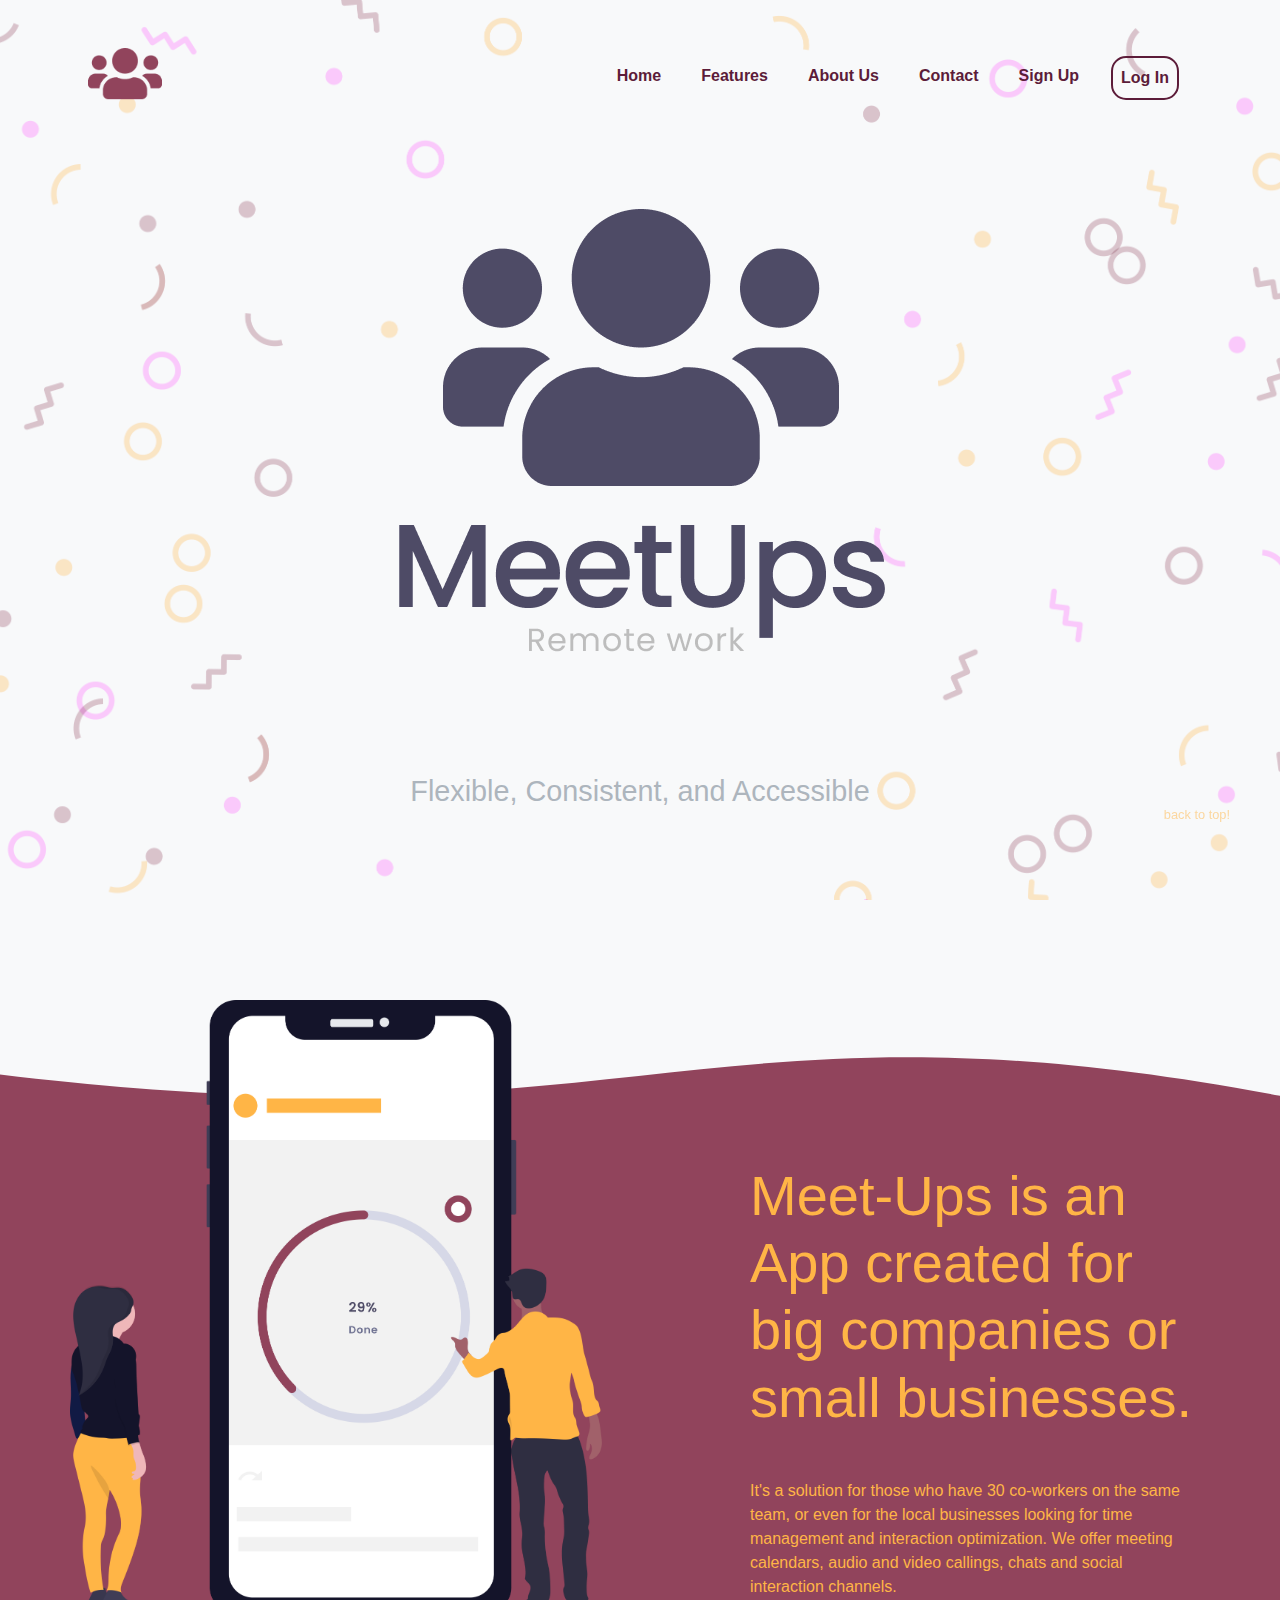
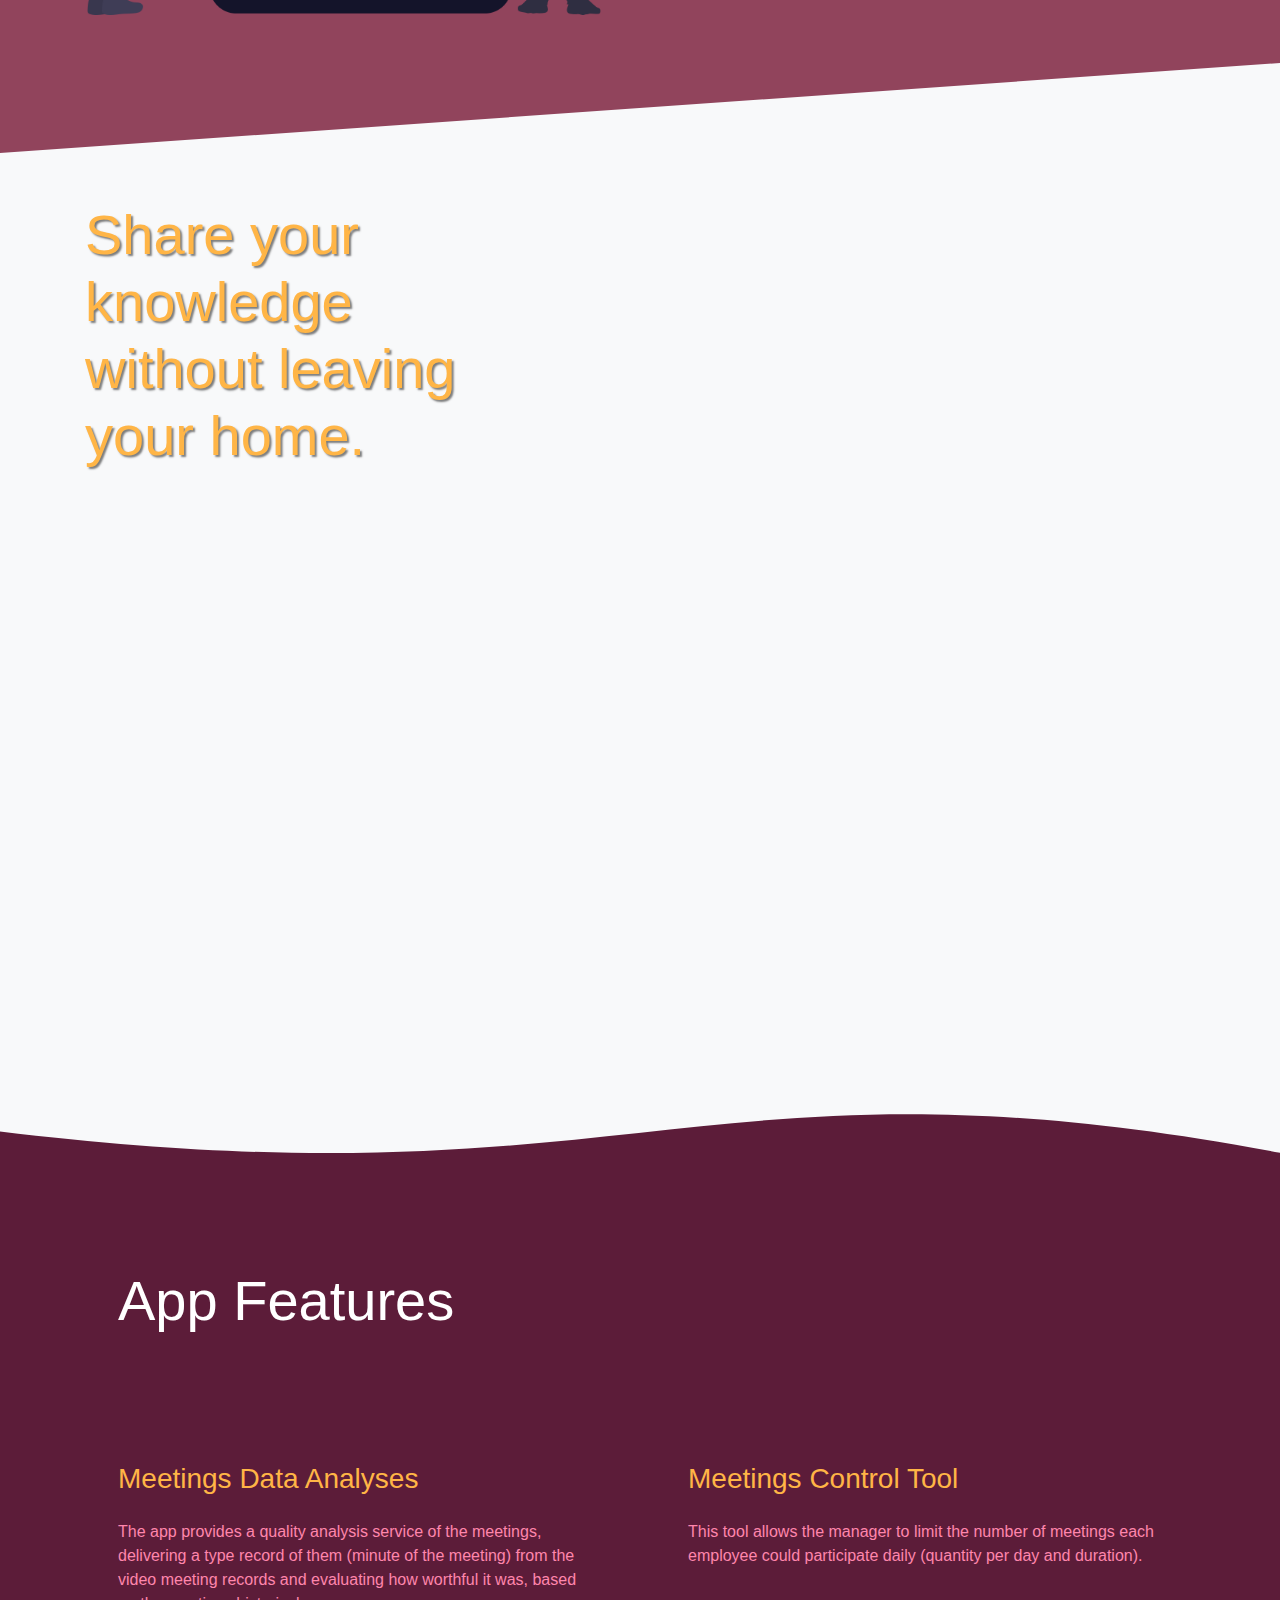
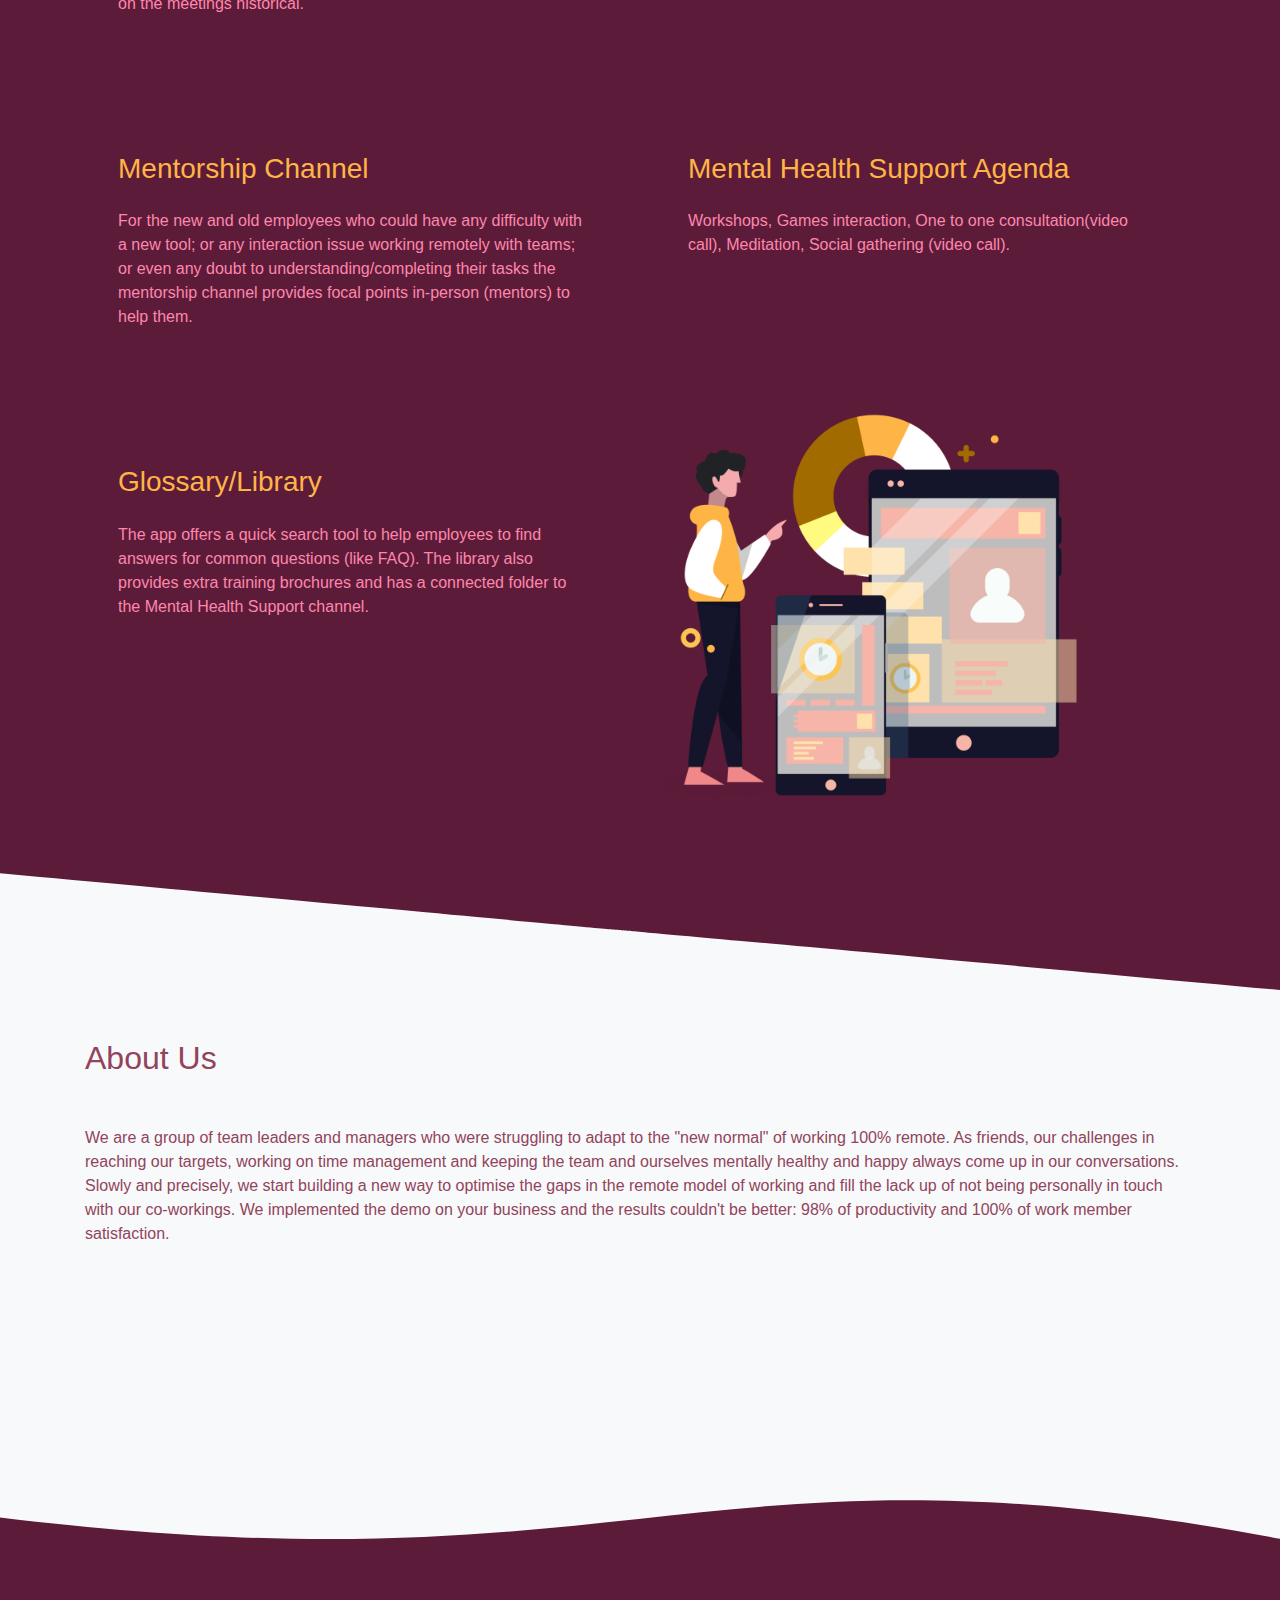
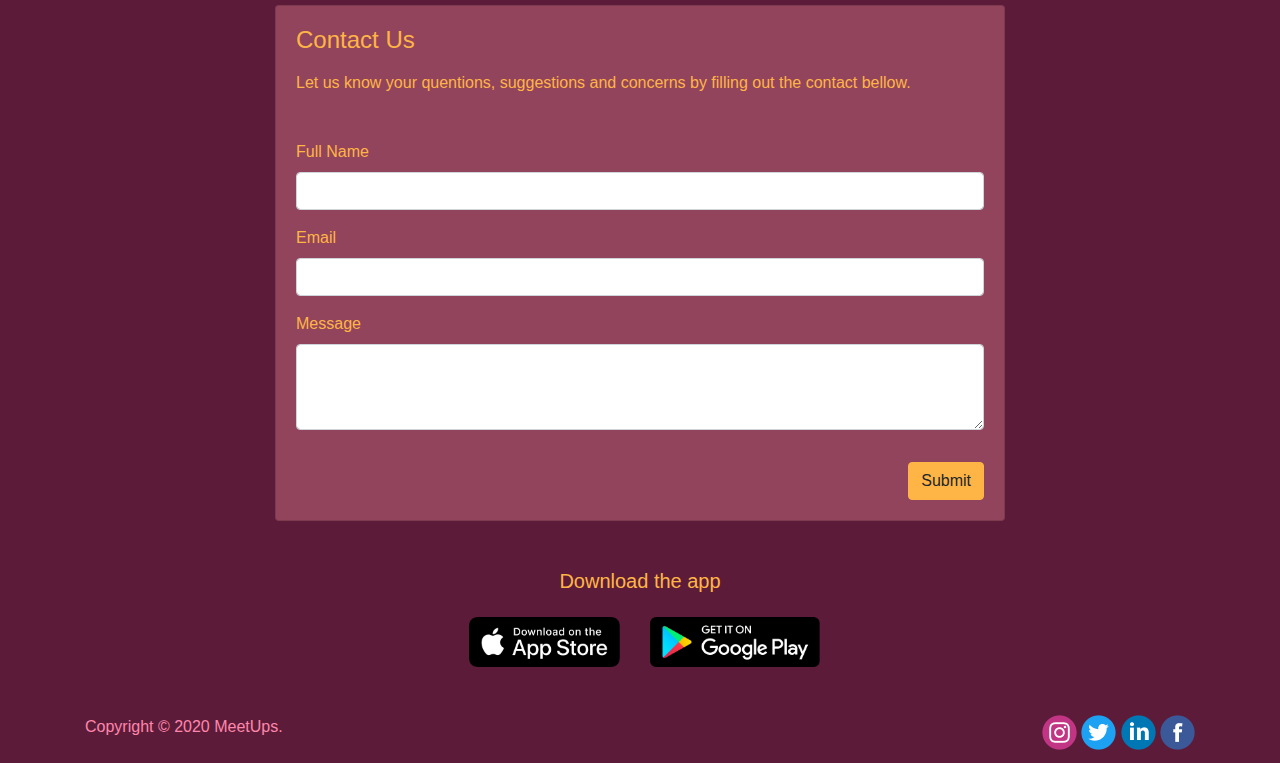
==== pages/index.html @ 996c0e4e "meetupsPages" ====
<!DOCTYPE html>
<html lang="en">
<head>
    <meta charset="UTF-8">
    <meta name="description" content="Meet-Ups is an App created for big companies or small businesses.">
    <meta name="keywords" content="Meet, Remote Work, Remote Job, Work Performance">
    <meta name="author" content="MeetUps">
    <meta name="viewport" content="width=device-width, initial-scale=1.0">
    <title>MeetUps</title>
<link href="style.css" rel="stylesheet"></head>
<body class="bg-light">
    
    <div class="backTop" id="backTop">
        <a href="#">
            <div class="d-flex flex-column align-items-center">
                <i class="fas fa-chevron-circle-up mb-2"></i>
                <p>back to top!</p>
            </div>
        </a>
    </div>
    
    <div class="bg-main homePage">
        <div class="container pt-5 pb-5">
            <header class="d-flex flex-column">
                <div class="d-flex justify-content-between mb-5" >
                    <span><img width="80" src="mini-logo.png" alt="Meet Ups Logo"></span>
                    <nav class="navbar navbar-expand-lg navbar-light" >
                        <button class="navbar-toggler" type="button" data-toggle="collapse" data-target="#navbarNav" aria-controls="navbarNav" aria-expanded="false" aria-label="Toggle navigation">
                          <span class="navbar-toggler-icon"></span>
                        </button>
                        <div class="collapse navbar-collapse" id="navbarNav">
                          <ul class="navbar-nav">
                            <li class="nav-item mr-4">
                              <a class="nav-link text-primDark font-weight-bold" href="#">Home <span class="sr-only">(current)</span></a>
                            </li>
                            <li class="nav-item mr-4">
                              <a class="nav-link text-primDark font-weight-bold" href="#features">Features</a>
                            </li>
                            <li class="nav-item mr-4">
                              <a class="nav-link text-primDark font-weight-bold" href="#aboutUs">About Us</a>
                            </li>
                            <li class="nav-item mr-4">
                              <a class="nav-link text-primDark font-weight-bold" href="#contact">Contact</a>
                            </li>
                            <li class="nav-item mr-4">
                              <a class="nav-link text-primDark font-weight-bold" href="signup.html">Sign Up</a>
                            </li>
                            <li class="nav-item">
                              <a class="nav-link text-primDark font-weight-bold active" href="login.html">Log In</a>
                            </li>
                          </ul>
                        </div>
                      </nav>
                </div>
                <div class="center-logo d-flex flex-column align-items-center">
                    <img src="logo.png" alt="MeetUps Remote Work">
                    <span class="mt-5">Flexible, Consistent, and Accessible</span>
                </div>
            </header>
        </div>
        <svg width="100%" height="118" viewBox="0 0 500 150" preserveAspectRatio="none" >
            <path d="M-1.41,99.17 C250.27,199.83 273.98,-14.30 503.10,128.78 L500.00,150.00 L0.00,150.00 Z" class="svgPrimaryColor"></path>
        </svg>
    </div>
    <div>

        <section class=" section-1 pt-5 pb-5" id="teste">
            <div class="container">
                <div class="row">
                    <div class="col-md-7 d-none d-md-inline-block">
                        <img width="80%" src="device-section-1.png" alt="">
                    </div>
                    <div class="col-md-7 d-md-none mb-4">
                        <img width="30%" src="device-section-1.png" alt="">
                    </div>
                    <div class="col-md-5">
                        <h1 class="text-secondary display-4 mb-5">Meet-Ups is an App created for big companies or small businesses.</h1>
                        <p class="text-secondary">It's a solution for those who have 30 co-workers on the same team, or even for the local businesses looking for time management and interaction optimization.
                        We offer meeting calendars, audio and video callings, chats and social interaction channels.</p>
                    </div>
                </div>
            </div>
        </section>


        <section class="section-2">

            <svg width="100%" height="90" viewBox="0 0 1200 216" fill="none" preserveAspectRatio="none">
                <path fill-rule="evenodd" clip-rule="evenodd" d="M0 216L1200 0V0H0V216Z" class="svgPrimaryColor"/>
            </svg>
                
                
                
            <div class="container">
                <div class="row">
                    <div class="col-md-5">
                        <h2 class="text-secondary display-4 mt-5 mb-5">Share your knowledge without leaving your home.</h2>
                    </div>
                    <div class="col-md-7 d-md-none">
                        
                    </div>
                </div>
            </div>
            
            <svg width="100%" height="118" viewBox="0 0 500 150" preserveAspectRatio="none" >
                <path d="M-1.41,99.17 C250.27,199.83 273.98,-14.30 503.10,128.78 L500.00,150.00 L0.00,150.00 Z" class="svgPrimaryDarkColor"></path>
            </svg>

        </section>

        <section class="section-3 pt-5 pb-5" id="features">
            <div class="container">
                <div class="row">
                    <div class="col p-5">
                        <h2 class=" text-white display-4">App Features</h2>
                    </div>
                </div>
                <div class="row">
                    <div class="col-md-6 p-5 text-secondary">
                        <i class="fas fa-chart-line icon"></i>
                        <h3 class="mt-4 mb-4">Meetings Data Analyses</h3>
                        <p>The app provides a quality analysis service of the meetings, delivering a type record of them (minute of the meeting) from the video meeting records and evaluating how worthful it was, based on the meetings historical.</p>
                    </div>
                    <div class="col-md-6 p-5 text-secondary">
                        <i class="fab fa-elementor icon"></i>
                        <h3 class="mt-4 mb-4">Meetings Control Tool</h3>
                        <p>This tool allows the manager to limit the number of meetings each employee could participate daily (quantity per day and duration).</p>
                    </div>
                </div>
                <div class="row">
                    <div class="col-md-6 p-5 text-secondary">
                        <i class="fas fa-chalkboard-teacher icon"></i>
                        <h3 class="mt-4 mb-4">Mentorship Channel</h3>
                        <p>For the new and old employees who could have any difficulty with a new tool; or any interaction issue working remotely with teams; or even any doubt to understanding/completing their tasks the mentorship channel provides focal points in-person (mentors) to help them.</p>
                    </div>
                    <div class="col-md-6 p-5 text-secondary">
                        <i class="fas fa-hand-holding-heart icon"></i>
                        <h3 class="mt-4 mb-4">Mental Health Support Agenda</h3>
                        <p>Workshops, Games interaction, One to one consultation(video call), Meditation, Social gathering (video call). </p>
                    </div>
                </div>
                <div class="row">
                    <div class="col-md-6 p-5 text-secondary">
                        <i class="fas fa-search icon"></i>
                        <h3 class="mt-4 mb-4">Glossary/Library</h3>
                        <p>The app offers a quick search tool to help employees to find answers for common questions (like FAQ). The library also provides extra training brochures and has a connected folder to the Mental Health Support channel.</p>
                    </div>
                    <div class="col-md-6">
                        <img width="80%" src="devices-section-3.png" alt="">
                    </div>
                </div>
            </div>
        </section>

        <section class="section-4" id="aboutUs">
            <svg width="100%" height="118" viewBox="0 0 500 150" preserveAspectRatio="none">
                <path d="M-42.04,-12.33 C505.36,151.47 -12.13,-3.45 505.92,150.48 L500.00,0.00 L88.31,-2.45 Z" class="svgPrimaryDarkColor"></path>
            </svg>
            <div class="container text-primary">

                <h2 class="mt-4 mt-5 mb-5">About Us</h2>
                <p>We are a group of team leaders and managers who were struggling to adapt to the "new normal" of working 100% remote.
                    As friends, our challenges in reaching our targets, working on time management and keeping the team and ourselves mentally healthy and happy always come up in our conversations. Slowly and precisely, we start building a new way to optimise the gaps in the remote model of working and fill the lack up of not being personally in touch with our co-workings.
                    We implemented the demo on your business and the results couldn't be better: 98% of productivity and 100% of work member satisfaction.  
                    </p>
            </div>

            <svg width="100%" height="118" viewBox="0 0 500 150" preserveAspectRatio="none" >
                <path d="M-1.41,99.17 C250.27,199.83 273.98,-14.30 503.10,128.78 L500.00,150.00 L0.00,150.00 Z" class="svgPrimaryDarkColor"></path>
            </svg>

        </section>

        <section class="section-5" id="contact">
            <div class="container pt-5 pb-5">
                <div class="row">
                    <div class="col-md-2 d-none d-md-inline-block"></div>
                    <div class="col-md-8 ">
                        <div class="card">
                            <div class="card-body text-secondary">
                                <h4 class="card-title mb-4">Contact Us</h4>
                                <h6 class="card-subtitle mb-2">Let us know your quentions, suggestions and concerns by filling out the contact bellow.</h6>
                                <form class="mt-5">
                                    <div class="form-group">
                                        <label for="exampleInputEmail1">Full Name</label>
                                        <input type="text" class="form-control" id="name">
                                    </div>
                                    <div class="form-group">
                                        <label for="exampleInputEmail1">Email</label>
                                        <input type="email" class="form-control" id="email">
                                      </div>
                                      <div class="form-group">
                                        <label for="exampleFormControlTextarea1">Message</label>
                                        <textarea class="form-control" id="message" rows="3"></textarea>
                                    </div >
                                    <button type="submit" class="btn btn-secondary mt-3 float-right">Submit</button>
                                </form>
                            </div>
                        </div>
                    </div>
                    <div class="col-md-2 d-none d-md-inline-block"></div>
                </div>
            </div>
            <div class="d-flex flex-column align-items-center text-secondary">
                <h5 class="mb-4">Download the app</h5>
                <div class="row">
                    <div class="col-md-6 mb-3 mb-md-0 d-flex justify-content-center">
                        <img height="50" src="apple.png" alt="apple store">
                    </div>
                    <div class="col-md-6 d-flex justify-content-center">
                        <img height="50" src="googleplay.png" alt="google play">
                    </div>
                </div>
            </div>
        </section>

        <footer>
            <div class="container text-center pt-5 pb-5 ">
                <span class="float-left">Copyright © 2020 MeetUps.</span>
                <div class="float-right ">
                    <a href="#"><img src="icon-instagram.png" alt="instagram"></a>
                    <a href="#"><img src="icon-twitter.png" alt="twitter"></a>
                    <a href="#"><img src="icon-linkedin.png" alt="linkedin"></a>
                    <a href="#"><img src="icon-facebook.png" alt="facebook"></a>
                </div>
            </div>
        </footer>
        
    </div>
<script src="main.js"></script></body>
</html>
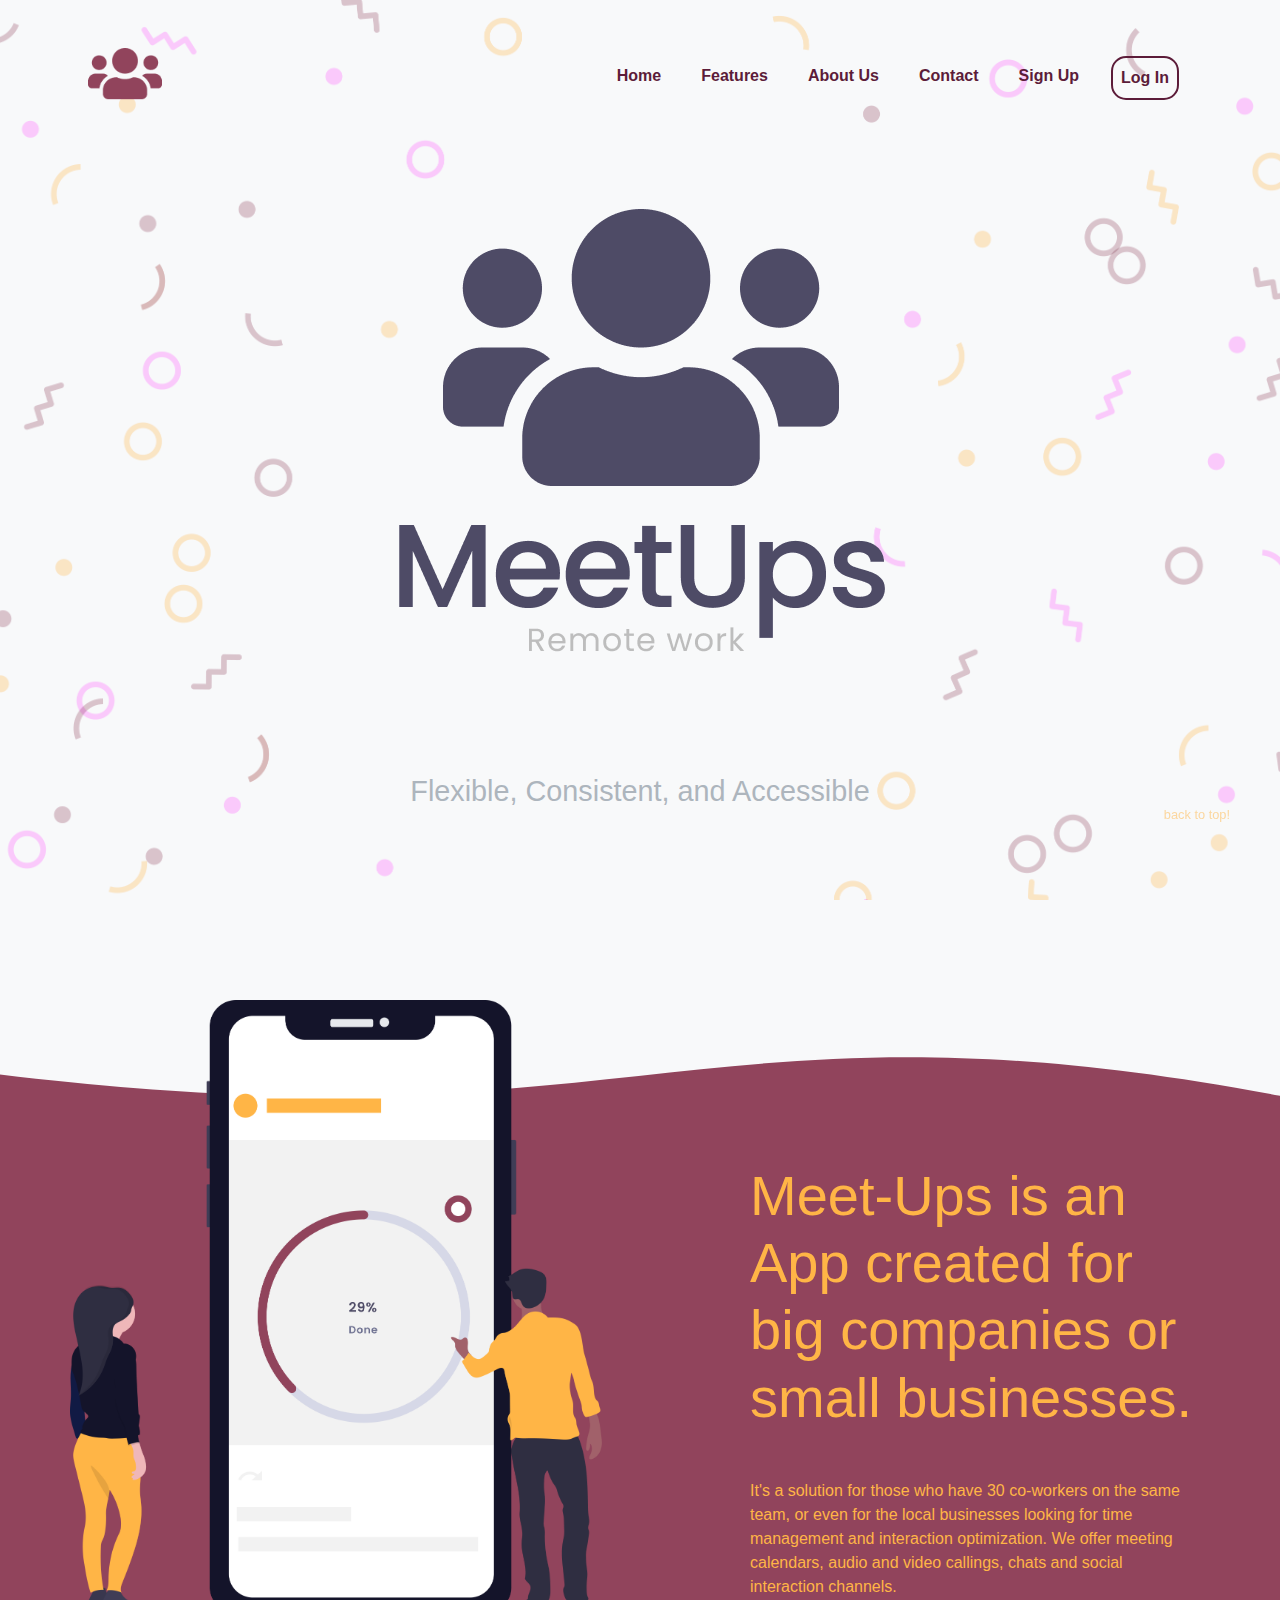
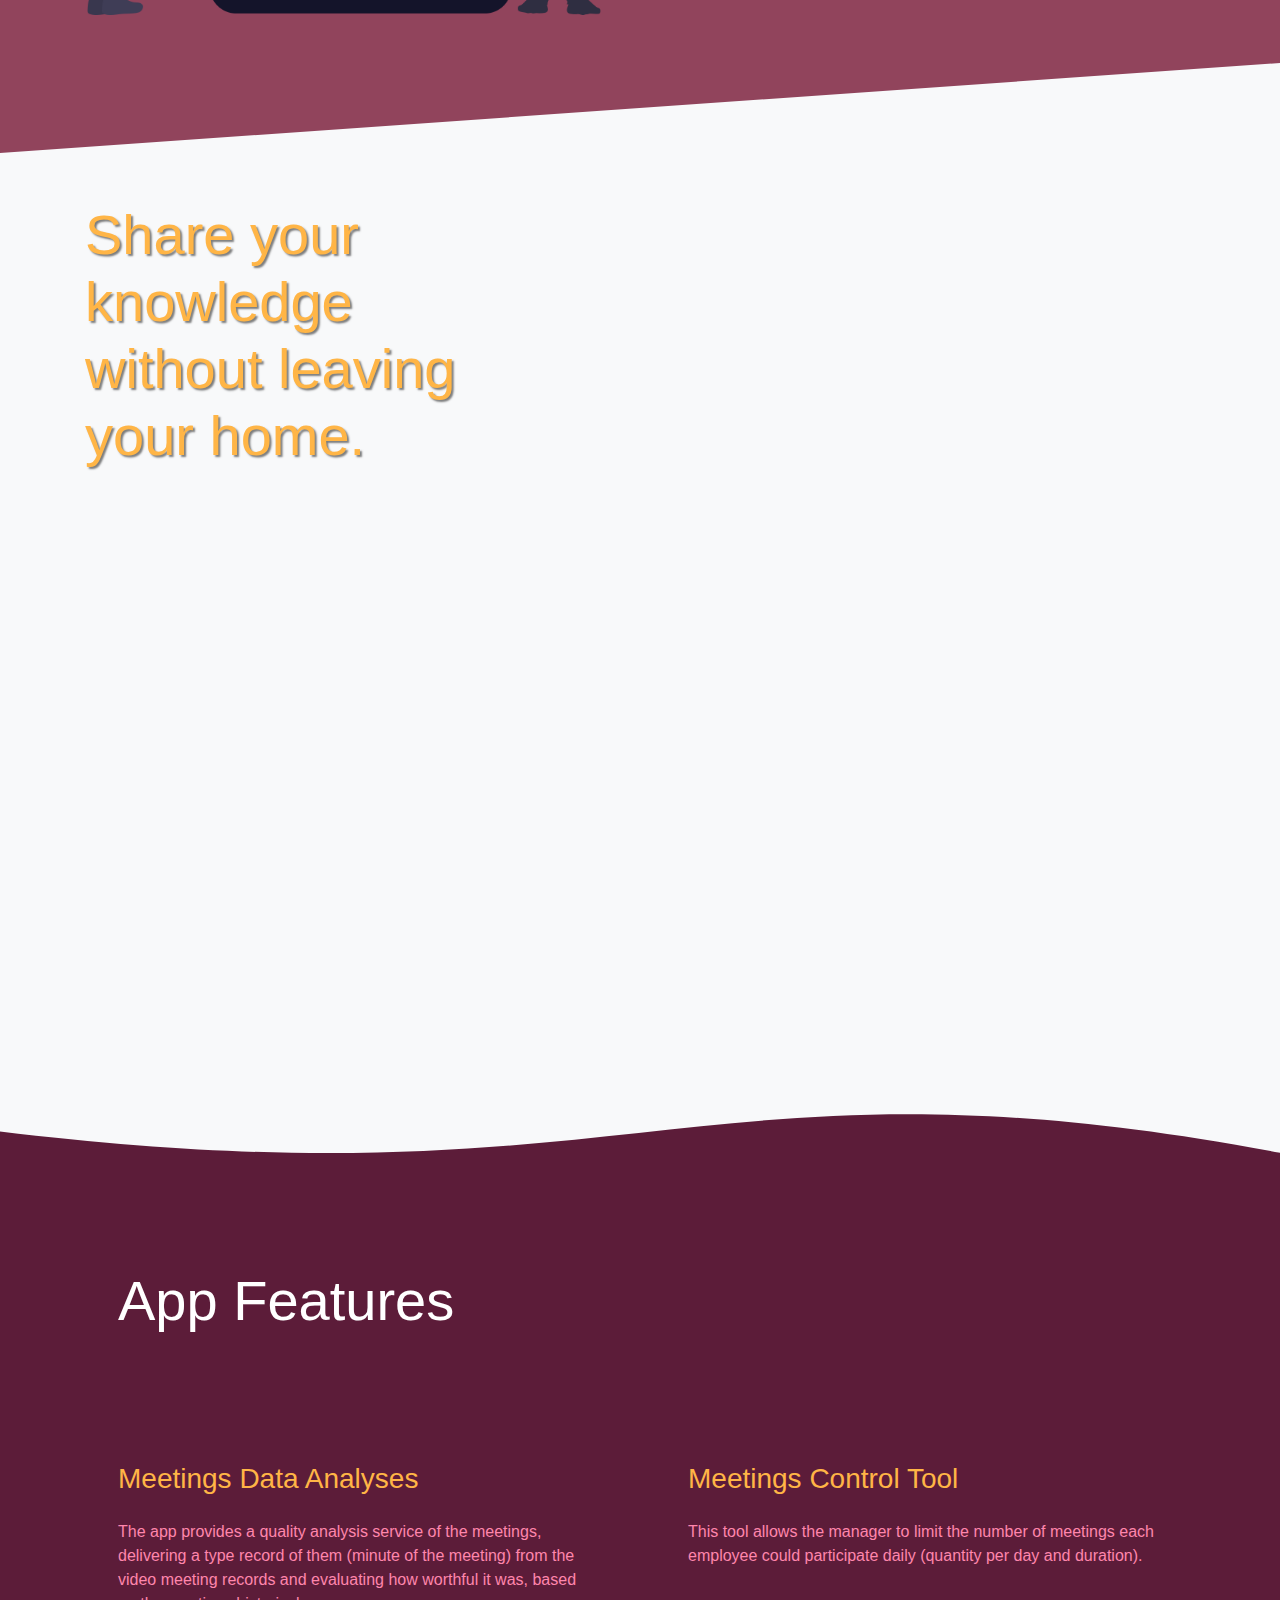
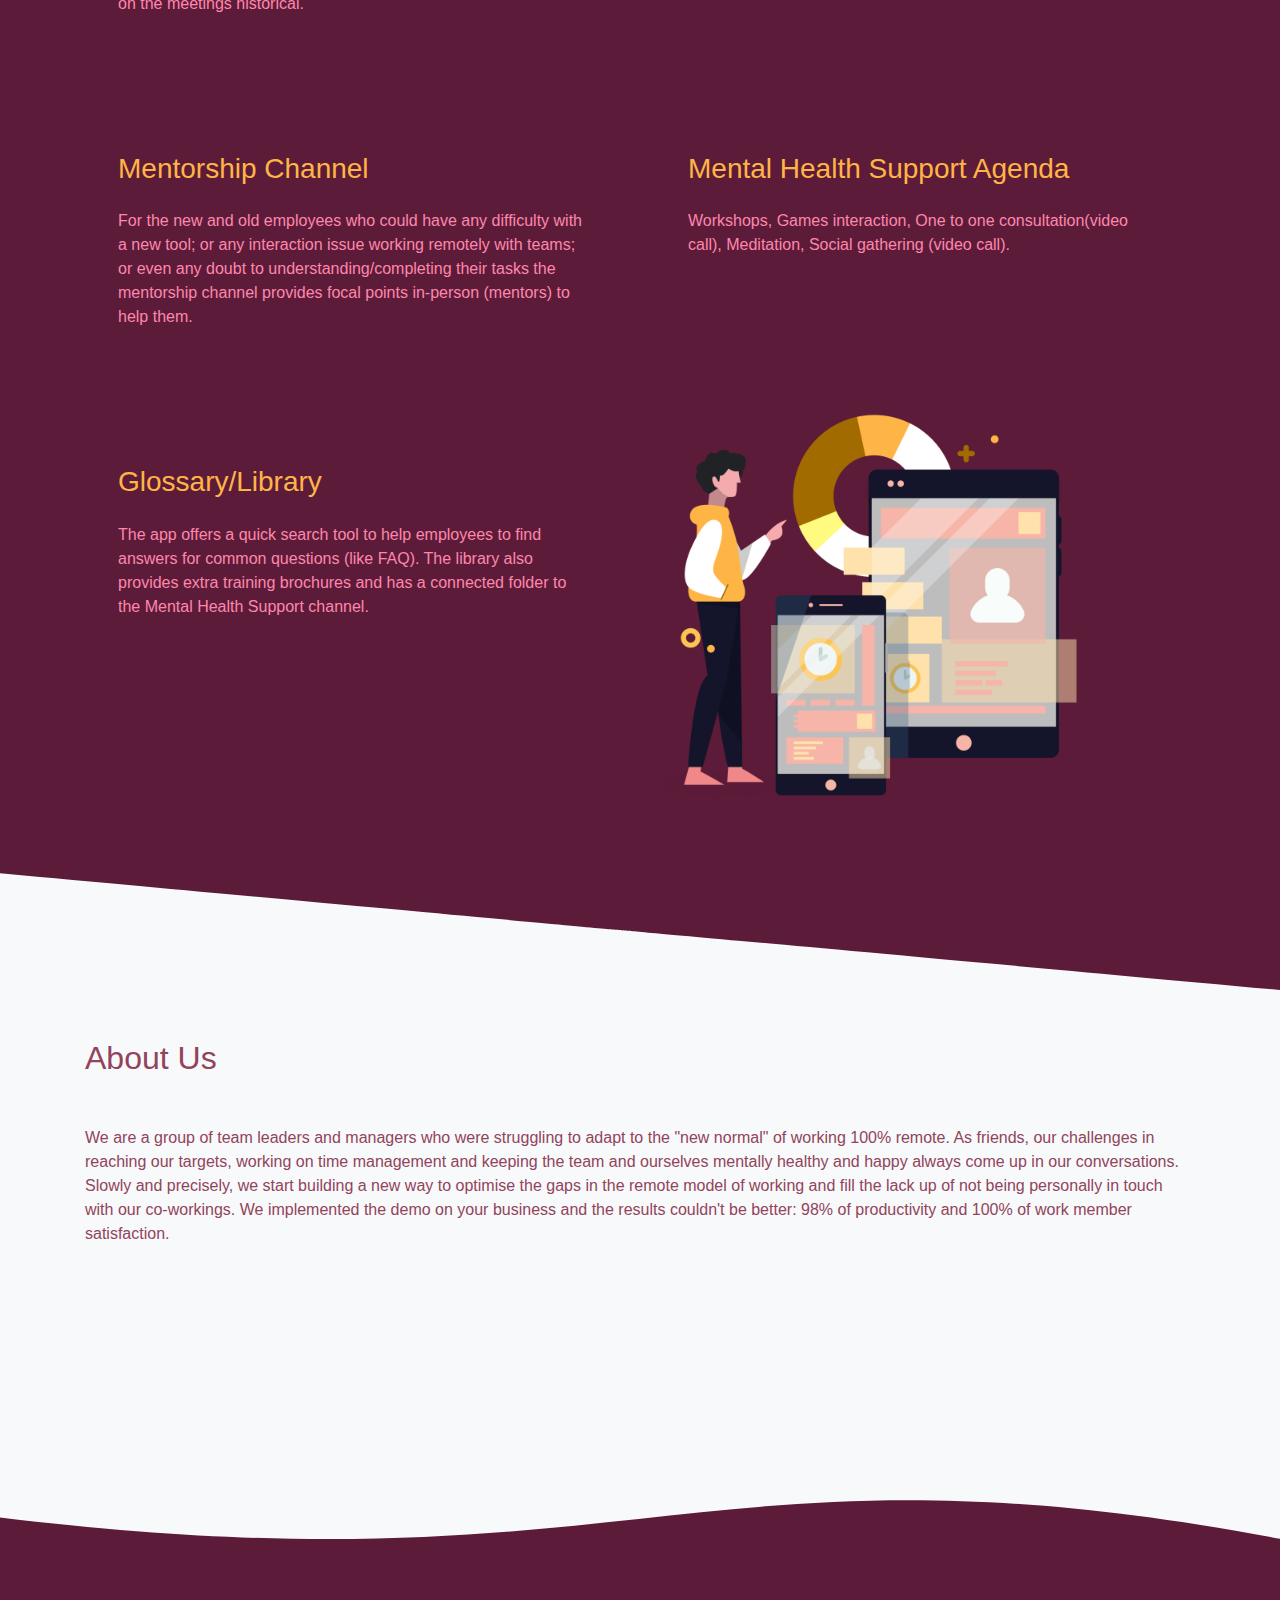
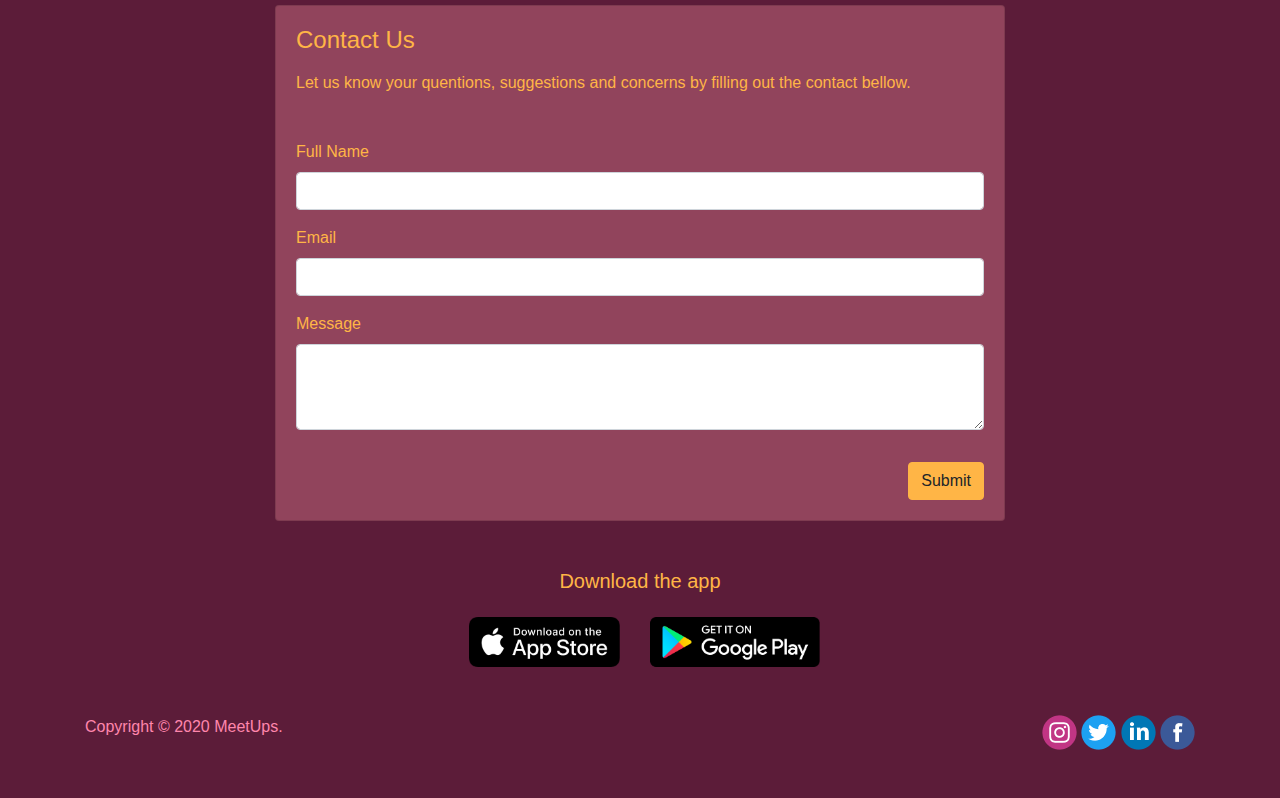
==== commit 53d799fa: "deploy2" ====
--- a/pages/index.html
+++ b/pages/index.html
@@ -23,7 +23,7 @@
         <div class="container pt-5 pb-5">
             <header class="d-flex flex-column">
                 <div class="d-flex justify-content-between mb-5" >
-                    <span><img width="80" src="mini-logo.png" alt="Meet Ups Logo"></span>
+                    <a href="#"><img width="80" src="mini-logo.png" alt="Meet Ups Logo"></a>
                     <nav class="navbar navbar-expand-lg navbar-light" >
                         <button class="navbar-toggler" type="button" data-toggle="collapse" data-target="#navbarNav" aria-controls="navbarNav" aria-expanded="false" aria-label="Toggle navigation">
                           <span class="navbar-toggler-icon"></span>
@@ -214,14 +214,20 @@
             </div>
         </section>
 
-        <footer>
+        <footer class="bg-primDark">
             <div class="container text-center pt-5 pb-5 ">
-                <span class="float-left">Copyright © 2020 MeetUps.</span>
-                <div class="float-right ">
-                    <a href="#"><img src="icon-instagram.png" alt="instagram"></a>
-                    <a href="#"><img src="icon-twitter.png" alt="twitter"></a>
-                    <a href="#"><img src="icon-linkedin.png" alt="linkedin"></a>
-                    <a href="#"><img src="icon-facebook.png" alt="facebook"></a>
+                <div class="row">
+                    <div class="col-md-6 d-flex justify-content-start">
+                        <span class="">Copyright © 2020 MeetUps.</span>
+                    </div>
+                    <div class="col-md-6 d-flex justify-content-end">
+                        <div class="">
+                            <a href="#"><img src="icon-instagram.png" alt="instagram"></a>
+                            <a href="#"><img src="icon-twitter.png" alt="twitter"></a>
+                            <a href="#"><img src="icon-linkedin.png" alt="linkedin"></a>
+                            <a href="#"><img src="icon-facebook.png" alt="facebook"></a>
+                        </div>
+                    </div>
                 </div>
             </div>
         </footer>
--- a/pages/style.css
+++ b/pages/style.css
@@ -8,7 +8,7 @@
  * Copyright 2011-2020 The Bootstrap Authors
  * Copyright 2011-2020 Twitter, Inc.
  * Licensed under MIT (https://github.com/twbs/bootstrap/blob/main/LICENSE)
- */:root{--blue: #007bff;--indigo: #6610f2;--purple: #6f42c1;--pink: #e83e8c;--red: #dc3545;--orange: #fd7e14;--yellow: #FFB546;--green: #28a745;--teal: #20c997;--cyan: #17a2b8;--white: #fff;--gray: #6c757d;--gray-dark: #343a40;--primary: #91445C;--secondary: #FFB546;--success: #28a745;--info: #FF86AC;--warning: #FFB546;--danger: #dc3545;--light: #f8f9fa;--dark: #343a40;--breakpoint-xs: 0;--breakpoint-sm: 576px;--breakpoint-md: 768px;--breakpoint-lg: 992px;--breakpoint-xl: 1200px;--font-family-sans-serif: -apple-system, BlinkMacSystemFont, "Segoe UI", Roboto, "Helvetica Neue", Arial, "Noto Sans", sans-serif, "Apple Color Emoji", "Segoe UI Emoji", "Segoe UI Symbol", "Noto Color Emoji";--font-family-monospace: SFMono-Regular, Menlo, Monaco, Consolas, "Liberation Mono", "Courier New", monospace}*,*::before,*::after{box-sizing:border-box}html{font-family:sans-serif;line-height:1.15;-webkit-text-size-adjust:100%;-webkit-tap-highlight-color:rgba(0,0,0,0)}article,aside,figcaption,figure,footer,header,hgroup,main,nav,section{display:block}body{margin:0;font-family:-apple-system,BlinkMacSystemFont,"Segoe UI",Roboto,"Helvetica Neue",Arial,"Noto Sans",sans-serif,"Apple Color Emoji","Segoe UI Emoji","Segoe UI Symbol","Noto Color Emoji";font-size:1rem;font-weight:400;line-height:1.5;color:#212529;text-align:left;background-color:#fff}[tabindex="-1"]:focus:not(:focus-visible){outline:0 !important}hr{box-sizing:content-box;height:0;overflow:visible}h1,h2,h3,h4,h5,h6{margin-top:0;margin-bottom:.5rem}p{margin-top:0;margin-bottom:1rem}abbr[title],abbr[data-original-title]{text-decoration:underline;text-decoration:underline dotted;cursor:help;border-bottom:0;text-decoration-skip-ink:none}address{margin-bottom:1rem;font-style:normal;line-height:inherit}ol,ul,dl{margin-top:0;margin-bottom:1rem}ol ol,ul ul,ol ul,ul ol{margin-bottom:0}dt{font-weight:700}dd{margin-bottom:.5rem;margin-left:0}blockquote{margin:0 0 1rem}b,strong{font-weight:bolder}small{font-size:80%}sub,sup{position:relative;font-size:75%;line-height:0;vertical-align:baseline}sub{bottom:-.25em}sup{top:-.5em}a{color:#91445C;text-decoration:none;background-color:transparent}a:hover{color:#5d2c3b;text-decoration:underline}a:not([href]):not([class]){color:inherit;text-decoration:none}a:not([href]):not([class]):hover{color:inherit;text-decoration:none}pre,code,kbd,samp{font-family:SFMono-Regular,Menlo,Monaco,Consolas,"Liberation Mono","Courier New",monospace;font-size:1em}pre{margin-top:0;margin-bottom:1rem;overflow:auto;-ms-overflow-style:scrollbar}figure{margin:0 0 1rem}img{vertical-align:middle;border-style:none}svg{overflow:hidden;vertical-align:middle}table{border-collapse:collapse}caption{padding-top:.75rem;padding-bottom:.75rem;color:#6c757d;text-align:left;caption-side:bottom}th{text-align:inherit;text-align:-webkit-match-parent}label{display:inline-block;margin-bottom:.5rem}button{border-radius:0}button:focus{outline:1px dotted;outline:5px auto -webkit-focus-ring-color}input,button,select,optgroup,textarea{margin:0;font-family:inherit;font-size:inherit;line-height:inherit}button,input{overflow:visible}button,select{text-transform:none}[role="button"]{cursor:pointer}select{word-wrap:normal}button,[type="button"],[type="reset"],[type="submit"]{-webkit-appearance:button}button:not(:disabled),[type="button"]:not(:disabled),[type="reset"]:not(:disabled),[type="submit"]:not(:disabled){cursor:pointer}button::-moz-focus-inner,[type="button"]::-moz-focus-inner,[type="reset"]::-moz-focus-inner,[type="submit"]::-moz-focus-inner{padding:0;border-style:none}input[type="radio"],input[type="checkbox"]{box-sizing:border-box;padding:0}textarea{overflow:auto;resize:vertical}fieldset{min-width:0;padding:0;margin:0;border:0}legend{display:block;width:100%;max-width:100%;padding:0;margin-bottom:.5rem;font-size:1.5rem;line-height:inherit;color:inherit;white-space:normal}progress{vertical-align:baseline}[type="number"]::-webkit-inner-spin-button,[type="number"]::-webkit-outer-spin-button{height:auto}[type="search"]{outline-offset:-2px;-webkit-appearance:none}[type="search"]::-webkit-search-decoration{-webkit-appearance:none}::-webkit-file-upload-button{font:inherit;-webkit-appearance:button}output{display:inline-block}summary{display:list-item;cursor:pointer}template{display:none}[hidden]{display:none !important}h1,h2,h3,h4,h5,h6,.h1,.h2,.h3,.h4,.h5,.h6{margin-bottom:.5rem;font-weight:500;line-height:1.2}h1,.h1{font-size:2.5rem}h2,.h2{font-size:2rem}h3,.h3{font-size:1.75rem}h4,.h4{font-size:1.5rem}h5,.h5{font-size:1.25rem}h6,.h6{font-size:1rem}.lead{font-size:1.25rem;font-weight:300}.display-1{font-size:6rem;font-weight:300;line-height:1.2}.display-2{font-size:5.5rem;font-weight:300;line-height:1.2}.display-3{font-size:4.5rem;font-weight:300;line-height:1.2}.display-4{font-size:3.5rem;font-weight:300;line-height:1.2}hr{margin-top:1rem;margin-bottom:1rem;border:0;border-top:1px solid rgba(0,0,0,0.1)}small,.small{font-size:80%;font-weight:400}mark,.mark{padding:.2em;background-color:#fcf8e3}.list-unstyled{padding-left:0;list-style:none}.list-inline{padding-left:0;list-style:none}.list-inline-item{display:inline-block}.list-inline-item:not(:last-child){margin-right:.5rem}.initialism{font-size:90%;text-transform:uppercase}.blockquote{margin-bottom:1rem;font-size:1.25rem}.blockquote-footer{display:block;font-size:80%;color:#6c757d}.blockquote-footer::before{content:"\2014\00A0"}.img-fluid{max-width:100%;height:auto}.img-thumbnail{padding:.25rem;background-color:#fff;border:1px solid #dee2e6;border-radius:.25rem;max-width:100%;height:auto}.figure{display:inline-block}.figure-img{margin-bottom:.5rem;line-height:1}.figure-caption{font-size:90%;color:#6c757d}code{font-size:87.5%;color:#e83e8c;word-wrap:break-word}a>code{color:inherit}kbd{padding:.2rem .4rem;font-size:87.5%;color:#fff;background-color:#212529;border-radius:.2rem}kbd kbd{padding:0;font-size:100%;font-weight:700}pre{display:block;font-size:87.5%;color:#212529}pre code{font-size:inherit;color:inherit;word-break:normal}.pre-scrollable{max-height:340px;overflow-y:scroll}.container,.container-fluid,.container-sm,.container-md,.container-lg,.container-xl{width:100%;padding-right:15px;padding-left:15px;margin-right:auto;margin-left:auto}@media (min-width: 576px){.container,.container-sm{max-width:540px}}@media (min-width: 768px){.container,.container-sm,.container-md{max-width:720px}}@media (min-width: 992px){.container,.container-sm,.container-md,.container-lg{max-width:960px}}@media (min-width: 1200px){.container,.container-sm,.container-md,.container-lg,.container-xl{max-width:1140px}}.row{display:flex;flex-wrap:wrap;margin-right:-15px;margin-left:-15px}.no-gutters{margin-right:0;margin-left:0}.no-gutters>.col,.no-gutters>[class*="col-"]{padding-right:0;padding-left:0}.col-1,.col-2,.col-3,.col-4,.col-5,.col-6,.col-7,.col-8,.col-9,.col-10,.col-11,.col-12,.col,.col-auto,.col-sm-1,.col-sm-2,.col-sm-3,.col-sm-4,.col-sm-5,.col-sm-6,.col-sm-7,.col-sm-8,.col-sm-9,.col-sm-10,.col-sm-11,.col-sm-12,.col-sm,.col-sm-auto,.col-md-1,.col-md-2,.col-md-3,.col-md-4,.col-md-5,.col-md-6,.col-md-7,.col-md-8,.col-md-9,.col-md-10,.col-md-11,.col-md-12,.col-md,.col-md-auto,.col-lg-1,.col-lg-2,.col-lg-3,.col-lg-4,.col-lg-5,.col-lg-6,.col-lg-7,.col-lg-8,.col-lg-9,.col-lg-10,.col-lg-11,.col-lg-12,.col-lg,.col-lg-auto,.col-xl-1,.col-xl-2,.col-xl-3,.col-xl-4,.col-xl-5,.col-xl-6,.col-xl-7,.col-xl-8,.col-xl-9,.col-xl-10,.col-xl-11,.col-xl-12,.col-xl,.col-xl-auto{position:relative;width:100%;padding-right:15px;padding-left:15px}.col{flex-basis:0;flex-grow:1;max-width:100%}.row-cols-1>*{flex:0 0 100%;max-width:100%}.row-cols-2>*{flex:0 0 50%;max-width:50%}.row-cols-3>*{flex:0 0 33.33333%;max-width:33.33333%}.row-cols-4>*{flex:0 0 25%;max-width:25%}.row-cols-5>*{flex:0 0 20%;max-width:20%}.row-cols-6>*{flex:0 0 16.66667%;max-width:16.66667%}.col-auto{flex:0 0 auto;width:auto;max-width:100%}.col-1{flex:0 0 8.33333%;max-width:8.33333%}.col-2{flex:0 0 16.66667%;max-width:16.66667%}.col-3{flex:0 0 25%;max-width:25%}.col-4{flex:0 0 33.33333%;max-width:33.33333%}.col-5{flex:0 0 41.66667%;max-width:41.66667%}.col-6{flex:0 0 50%;max-width:50%}.col-7{flex:0 0 58.33333%;max-width:58.33333%}.col-8{flex:0 0 66.66667%;max-width:66.66667%}.col-9{flex:0 0 75%;max-width:75%}.col-10{flex:0 0 83.33333%;max-width:83.33333%}.col-11{flex:0 0 91.66667%;max-width:91.66667%}.col-12{flex:0 0 100%;max-width:100%}.order-first{order:-1}.order-last{order:13}.order-0{order:0}.order-1{order:1}.order-2{order:2}.order-3{order:3}.order-4{order:4}.order-5{order:5}.order-6{order:6}.order-7{order:7}.order-8{order:8}.order-9{order:9}.order-10{order:10}.order-11{order:11}.order-12{order:12}.offset-1{margin-left:8.33333%}.offset-2{margin-left:16.66667%}.offset-3{margin-left:25%}.offset-4{margin-left:33.33333%}.offset-5{margin-left:41.66667%}.offset-6{margin-left:50%}.offset-7{margin-left:58.33333%}.offset-8{margin-left:66.66667%}.offset-9{margin-left:75%}.offset-10{margin-left:83.33333%}.offset-11{margin-left:91.66667%}@media (min-width: 576px){.col-sm{flex-basis:0;flex-grow:1;max-width:100%}.row-cols-sm-1>*{flex:0 0 100%;max-width:100%}.row-cols-sm-2>*{flex:0 0 50%;max-width:50%}.row-cols-sm-3>*{flex:0 0 33.33333%;max-width:33.33333%}.row-cols-sm-4>*{flex:0 0 25%;max-width:25%}.row-cols-sm-5>*{flex:0 0 20%;max-width:20%}.row-cols-sm-6>*{flex:0 0 16.66667%;max-width:16.66667%}.col-sm-auto{flex:0 0 auto;width:auto;max-width:100%}.col-sm-1{flex:0 0 8.33333%;max-width:8.33333%}.col-sm-2{flex:0 0 16.66667%;max-width:16.66667%}.col-sm-3{flex:0 0 25%;max-width:25%}.col-sm-4{flex:0 0 33.33333%;max-width:33.33333%}.col-sm-5{flex:0 0 41.66667%;max-width:41.66667%}.col-sm-6{flex:0 0 50%;max-width:50%}.col-sm-7{flex:0 0 58.33333%;max-width:58.33333%}.col-sm-8{flex:0 0 66.66667%;max-width:66.66667%}.col-sm-9{flex:0 0 75%;max-width:75%}.col-sm-10{flex:0 0 83.33333%;max-width:83.33333%}.col-sm-11{flex:0 0 91.66667%;max-width:91.66667%}.col-sm-12{flex:0 0 100%;max-width:100%}.order-sm-first{order:-1}.order-sm-last{order:13}.order-sm-0{order:0}.order-sm-1{order:1}.order-sm-2{order:2}.order-sm-3{order:3}.order-sm-4{order:4}.order-sm-5{order:5}.order-sm-6{order:6}.order-sm-7{order:7}.order-sm-8{order:8}.order-sm-9{order:9}.order-sm-10{order:10}.order-sm-11{order:11}.order-sm-12{order:12}.offset-sm-0{margin-left:0}.offset-sm-1{margin-left:8.33333%}.offset-sm-2{margin-left:16.66667%}.offset-sm-3{margin-left:25%}.offset-sm-4{margin-left:33.33333%}.offset-sm-5{margin-left:41.66667%}.offset-sm-6{margin-left:50%}.offset-sm-7{margin-left:58.33333%}.offset-sm-8{margin-left:66.66667%}.offset-sm-9{margin-left:75%}.offset-sm-10{margin-left:83.33333%}.offset-sm-11{margin-left:91.66667%}}@media (min-width: 768px){.col-md{flex-basis:0;flex-grow:1;max-width:100%}.row-cols-md-1>*{flex:0 0 100%;max-width:100%}.row-cols-md-2>*{flex:0 0 50%;max-width:50%}.row-cols-md-3>*{flex:0 0 33.33333%;max-width:33.33333%}.row-cols-md-4>*{flex:0 0 25%;max-width:25%}.row-cols-md-5>*{flex:0 0 20%;max-width:20%}.row-cols-md-6>*{flex:0 0 16.66667%;max-width:16.66667%}.col-md-auto{flex:0 0 auto;width:auto;max-width:100%}.col-md-1{flex:0 0 8.33333%;max-width:8.33333%}.col-md-2{flex:0 0 16.66667%;max-width:16.66667%}.col-md-3{flex:0 0 25%;max-width:25%}.col-md-4{flex:0 0 33.33333%;max-width:33.33333%}.col-md-5{flex:0 0 41.66667%;max-width:41.66667%}.col-md-6{flex:0 0 50%;max-width:50%}.col-md-7{flex:0 0 58.33333%;max-width:58.33333%}.col-md-8{flex:0 0 66.66667%;max-width:66.66667%}.col-md-9{flex:0 0 75%;max-width:75%}.col-md-10{flex:0 0 83.33333%;max-width:83.33333%}.col-md-11{flex:0 0 91.66667%;max-width:91.66667%}.col-md-12{flex:0 0 100%;max-width:100%}.order-md-first{order:-1}.order-md-last{order:13}.order-md-0{order:0}.order-md-1{order:1}.order-md-2{order:2}.order-md-3{order:3}.order-md-4{order:4}.order-md-5{order:5}.order-md-6{order:6}.order-md-7{order:7}.order-md-8{order:8}.order-md-9{order:9}.order-md-10{order:10}.order-md-11{order:11}.order-md-12{order:12}.offset-md-0{margin-left:0}.offset-md-1{margin-left:8.33333%}.offset-md-2{margin-left:16.66667%}.offset-md-3{margin-left:25%}.offset-md-4{margin-left:33.33333%}.offset-md-5{margin-left:41.66667%}.offset-md-6{margin-left:50%}.offset-md-7{margin-left:58.33333%}.offset-md-8{margin-left:66.66667%}.offset-md-9{margin-left:75%}.offset-md-10{margin-left:83.33333%}.offset-md-11{margin-left:91.66667%}}@media (min-width: 992px){.col-lg{flex-basis:0;flex-grow:1;max-width:100%}.row-cols-lg-1>*{flex:0 0 100%;max-width:100%}.row-cols-lg-2>*{flex:0 0 50%;max-width:50%}.row-cols-lg-3>*{flex:0 0 33.33333%;max-width:33.33333%}.row-cols-lg-4>*{flex:0 0 25%;max-width:25%}.row-cols-lg-5>*{flex:0 0 20%;max-width:20%}.row-cols-lg-6>*{flex:0 0 16.66667%;max-width:16.66667%}.col-lg-auto{flex:0 0 auto;width:auto;max-width:100%}.col-lg-1{flex:0 0 8.33333%;max-width:8.33333%}.col-lg-2{flex:0 0 16.66667%;max-width:16.66667%}.col-lg-3{flex:0 0 25%;max-width:25%}.col-lg-4{flex:0 0 33.33333%;max-width:33.33333%}.col-lg-5{flex:0 0 41.66667%;max-width:41.66667%}.col-lg-6{flex:0 0 50%;max-width:50%}.col-lg-7{flex:0 0 58.33333%;max-width:58.33333%}.col-lg-8{flex:0 0 66.66667%;max-width:66.66667%}.col-lg-9{flex:0 0 75%;max-width:75%}.col-lg-10{flex:0 0 83.33333%;max-width:83.33333%}.col-lg-11{flex:0 0 91.66667%;max-width:91.66667%}.col-lg-12{flex:0 0 100%;max-width:100%}.order-lg-first{order:-1}.order-lg-last{order:13}.order-lg-0{order:0}.order-lg-1{order:1}.order-lg-2{order:2}.order-lg-3{order:3}.order-lg-4{order:4}.order-lg-5{order:5}.order-lg-6{order:6}.order-lg-7{order:7}.order-lg-8{order:8}.order-lg-9{order:9}.order-lg-10{order:10}.order-lg-11{order:11}.order-lg-12{order:12}.offset-lg-0{margin-left:0}.offset-lg-1{margin-left:8.33333%}.offset-lg-2{margin-left:16.66667%}.offset-lg-3{margin-left:25%}.offset-lg-4{margin-left:33.33333%}.offset-lg-5{margin-left:41.66667%}.offset-lg-6{margin-left:50%}.offset-lg-7{margin-left:58.33333%}.offset-lg-8{margin-left:66.66667%}.offset-lg-9{margin-left:75%}.offset-lg-10{margin-left:83.33333%}.offset-lg-11{margin-left:91.66667%}}@media (min-width: 1200px){.col-xl{flex-basis:0;flex-grow:1;max-width:100%}.row-cols-xl-1>*{flex:0 0 100%;max-width:100%}.row-cols-xl-2>*{flex:0 0 50%;max-width:50%}.row-cols-xl-3>*{flex:0 0 33.33333%;max-width:33.33333%}.row-cols-xl-4>*{flex:0 0 25%;max-width:25%}.row-cols-xl-5>*{flex:0 0 20%;max-width:20%}.row-cols-xl-6>*{flex:0 0 16.66667%;max-width:16.66667%}.col-xl-auto{flex:0 0 auto;width:auto;max-width:100%}.col-xl-1{flex:0 0 8.33333%;max-width:8.33333%}.col-xl-2{flex:0 0 16.66667%;max-width:16.66667%}.col-xl-3{flex:0 0 25%;max-width:25%}.col-xl-4{flex:0 0 33.33333%;max-width:33.33333%}.col-xl-5{flex:0 0 41.66667%;max-width:41.66667%}.col-xl-6{flex:0 0 50%;max-width:50%}.col-xl-7{flex:0 0 58.33333%;max-width:58.33333%}.col-xl-8{flex:0 0 66.66667%;max-width:66.66667%}.col-xl-9{flex:0 0 75%;max-width:75%}.col-xl-10{flex:0 0 83.33333%;max-width:83.33333%}.col-xl-11{flex:0 0 91.66667%;max-width:91.66667%}.col-xl-12{flex:0 0 100%;max-width:100%}.order-xl-first{order:-1}.order-xl-last{order:13}.order-xl-0{order:0}.order-xl-1{order:1}.order-xl-2{order:2}.order-xl-3{order:3}.order-xl-4{order:4}.order-xl-5{order:5}.order-xl-6{order:6}.order-xl-7{order:7}.order-xl-8{order:8}.order-xl-9{order:9}.order-xl-10{order:10}.order-xl-11{order:11}.order-xl-12{order:12}.offset-xl-0{margin-left:0}.offset-xl-1{margin-left:8.33333%}.offset-xl-2{margin-left:16.66667%}.offset-xl-3{margin-left:25%}.offset-xl-4{margin-left:33.33333%}.offset-xl-5{margin-left:41.66667%}.offset-xl-6{margin-left:50%}.offset-xl-7{margin-left:58.33333%}.offset-xl-8{margin-left:66.66667%}.offset-xl-9{margin-left:75%}.offset-xl-10{margin-left:83.33333%}.offset-xl-11{margin-left:91.66667%}}.table{width:100%;margin-bottom:1rem;color:#212529}.table th,.table td{padding:.75rem;vertical-align:top;border-top:1px solid #dee2e6}.table thead th{vertical-align:bottom;border-bottom:2px solid #dee2e6}.table tbody+tbody{border-top:2px solid #dee2e6}.table-sm th,.table-sm td{padding:.3rem}.table-bordered{border:1px solid #dee2e6}.table-bordered th,.table-bordered td{border:1px solid #dee2e6}.table-bordered thead th,.table-bordered thead td{border-bottom-width:2px}.table-borderless th,.table-borderless td,.table-borderless thead th,.table-borderless tbody+tbody{border:0}.table-striped tbody tr:nth-of-type(odd){background-color:rgba(0,0,0,0.05)}.table-hover tbody tr:hover{color:#212529;background-color:rgba(0,0,0,0.075)}.table-primary,.table-primary>th,.table-primary>td{background-color:#e0cbd1}.table-primary th,.table-primary td,.table-primary thead th,.table-primary tbody+tbody{border-color:#c69eaa}.table-hover .table-primary:hover{background-color:#d6bbc3}.table-hover .table-primary:hover>td,.table-hover .table-primary:hover>th{background-color:#d6bbc3}.table-secondary,.table-secondary>th,.table-secondary>td{background-color:#ffeacb}.table-secondary th,.table-secondary td,.table-secondary thead th,.table-secondary tbody+tbody{border-color:#ffd99f}.table-hover .table-secondary:hover{background-color:#ffe0b2}.table-hover .table-secondary:hover>td,.table-hover .table-secondary:hover>th{background-color:#ffe0b2}.table-success,.table-success>th,.table-success>td{background-color:#c3e6cb}.table-success th,.table-success td,.table-success thead th,.table-success tbody+tbody{border-color:#8fd19e}.table-hover .table-success:hover{background-color:#b1dfbb}.table-hover .table-success:hover>td,.table-hover .table-success:hover>th{background-color:#b1dfbb}.table-info,.table-info>th,.table-info>td{background-color:#ffdde8}.table-info th,.table-info td,.table-info thead th,.table-info tbody+tbody{border-color:#ffc0d4}.table-hover .table-info:hover{background-color:#ffc4d7}.table-hover .table-info:hover>td,.table-hover .table-info:hover>th{background-color:#ffc4d7}.table-warning,.table-warning>th,.table-warning>td{background-color:#ffeacb}.table-warning th,.table-warning td,.table-warning thead th,.table-warning tbody+tbody{border-color:#ffd99f}.table-hover .table-warning:hover{background-color:#ffe0b2}.table-hover .table-warning:hover>td,.table-hover .table-warning:hover>th{background-color:#ffe0b2}.table-danger,.table-danger>th,.table-danger>td{background-color:#f5c6cb}.table-danger th,.table-danger td,.table-danger thead th,.table-danger tbody+tbody{border-color:#ed969e}.table-hover .table-danger:hover{background-color:#f1b0b7}.table-hover .table-danger:hover>td,.table-hover .table-danger:hover>th{background-color:#f1b0b7}.table-light,.table-light>th,.table-light>td{background-color:#fdfdfe}.table-light th,.table-light td,.table-light thead th,.table-light tbody+tbody{border-color:#fbfcfc}.table-hover .table-light:hover{background-color:#ececf6}.table-hover .table-light:hover>td,.table-hover .table-light:hover>th{background-color:#ececf6}.table-dark,.table-dark>th,.table-dark>td{background-color:#c6c8ca}.table-dark th,.table-dark td,.table-dark thead th,.table-dark tbody+tbody{border-color:#95999c}.table-hover .table-dark:hover{background-color:#b9bbbe}.table-hover .table-dark:hover>td,.table-hover .table-dark:hover>th{background-color:#b9bbbe}.table-active,.table-active>th,.table-active>td{background-color:rgba(0,0,0,0.075)}.table-hover .table-active:hover{background-color:rgba(0,0,0,0.075)}.table-hover .table-active:hover>td,.table-hover .table-active:hover>th{background-color:rgba(0,0,0,0.075)}.table .thead-dark th{color:#fff;background-color:#343a40;border-color:#454d55}.table .thead-light th{color:#495057;background-color:#e9ecef;border-color:#dee2e6}.table-dark{color:#fff;background-color:#343a40}.table-dark th,.table-dark td,.table-dark thead th{border-color:#454d55}.table-dark.table-bordered{border:0}.table-dark.table-striped tbody tr:nth-of-type(odd){background-color:rgba(255,255,255,0.05)}.table-dark.table-hover tbody tr:hover{color:#fff;background-color:rgba(255,255,255,0.075)}@media (max-width: 575.98px){.table-responsive-sm{display:block;width:100%;overflow-x:auto;-webkit-overflow-scrolling:touch}.table-responsive-sm>.table-bordered{border:0}}@media (max-width: 767.98px){.table-responsive-md{display:block;width:100%;overflow-x:auto;-webkit-overflow-scrolling:touch}.table-responsive-md>.table-bordered{border:0}}@media (max-width: 991.98px){.table-responsive-lg{display:block;width:100%;overflow-x:auto;-webkit-overflow-scrolling:touch}.table-responsive-lg>.table-bordered{border:0}}@media (max-width: 1199.98px){.table-responsive-xl{display:block;width:100%;overflow-x:auto;-webkit-overflow-scrolling:touch}.table-responsive-xl>.table-bordered{border:0}}.table-responsive{display:block;width:100%;overflow-x:auto;-webkit-overflow-scrolling:touch}.table-responsive>.table-bordered{border:0}.form-control{display:block;width:100%;height:calc(1.5em + .75rem + 2px);padding:.375rem .75rem;font-size:1rem;font-weight:400;line-height:1.5;color:#495057;background-color:#fff;background-clip:padding-box;border:1px solid #ced4da;border-radius:.25rem;transition:border-color 0.15s ease-in-out,box-shadow 0.15s ease-in-out}@media (prefers-reduced-motion: reduce){.form-control{transition:none}}.form-control::-ms-expand{background-color:transparent;border:0}.form-control:-moz-focusring{color:transparent;text-shadow:0 0 0 #495057}.form-control:focus{color:#495057;background-color:#fff;border-color:#c98c9f;outline:0;box-shadow:0 0 0 .2rem rgba(145,68,92,0.25)}.form-control::placeholder{color:#6c757d;opacity:1}.form-control:disabled,.form-control[readonly]{background-color:#e9ecef;opacity:1}input[type="date"].form-control,input[type="time"].form-control,input[type="datetime-local"].form-control,input[type="month"].form-control{appearance:none}select.form-control:focus::-ms-value{color:#495057;background-color:#fff}.form-control-file,.form-control-range{display:block;width:100%}.col-form-label{padding-top:calc(.375rem + 1px);padding-bottom:calc(.375rem + 1px);margin-bottom:0;font-size:inherit;line-height:1.5}.col-form-label-lg{padding-top:calc(.5rem + 1px);padding-bottom:calc(.5rem + 1px);font-size:1.25rem;line-height:1.5}.col-form-label-sm{padding-top:calc(.25rem + 1px);padding-bottom:calc(.25rem + 1px);font-size:.875rem;line-height:1.5}.form-control-plaintext{display:block;width:100%;padding:.375rem 0;margin-bottom:0;font-size:1rem;line-height:1.5;color:#212529;background-color:transparent;border:solid transparent;border-width:1px 0}.form-control-plaintext.form-control-sm,.form-control-plaintext.form-control-lg{padding-right:0;padding-left:0}.form-control-sm{height:calc(1.5em + .5rem + 2px);padding:.25rem .5rem;font-size:.875rem;line-height:1.5;border-radius:.2rem}.form-control-lg{height:calc(1.5em + 1rem + 2px);padding:.5rem 1rem;font-size:1.25rem;line-height:1.5;border-radius:.3rem}select.form-control[size],select.form-control[multiple]{height:auto}textarea.form-control{height:auto}.form-group{margin-bottom:1rem}.form-text{display:block;margin-top:.25rem}.form-row{display:flex;flex-wrap:wrap;margin-right:-5px;margin-left:-5px}.form-row>.col,.form-row>[class*="col-"]{padding-right:5px;padding-left:5px}.form-check{position:relative;display:block;padding-left:1.25rem}.form-check-input{position:absolute;margin-top:.3rem;margin-left:-1.25rem}.form-check-input[disabled] ~ .form-check-label,.form-check-input:disabled ~ .form-check-label{color:#6c757d}.form-check-label{margin-bottom:0}.form-check-inline{display:inline-flex;align-items:center;padding-left:0;margin-right:.75rem}.form-check-inline .form-check-input{position:static;margin-top:0;margin-right:.3125rem;margin-left:0}.valid-feedback{display:none;width:100%;margin-top:.25rem;font-size:80%;color:#28a745}.valid-tooltip{position:absolute;top:100%;left:0;z-index:5;display:none;max-width:100%;padding:.25rem .5rem;margin-top:.1rem;font-size:.875rem;line-height:1.5;color:#fff;background-color:rgba(40,167,69,0.9);border-radius:.25rem}.was-validated :valid ~ .valid-feedback,.was-validated :valid ~ .valid-tooltip,.is-valid ~ .valid-feedback,.is-valid ~ .valid-tooltip{display:block}.was-validated .form-control:valid,.form-control.is-valid{border-color:#28a745;padding-right:calc(1.5em + .75rem);background-image:url("data:image/svg+xml,%3csvg xmlns='http://www.w3.org/2000/svg' width='8' height='8' viewBox='0 0 8 8'%3e%3cpath fill='%2328a745' d='M2.3 6.73L.6 4.53c-.4-1.04.46-1.4 1.1-.8l1.1 1.4 3.4-3.8c.6-.63 1.6-.27 1.2.7l-4 4.6c-.43.5-.8.4-1.1.1z'/%3e%3c/svg%3e");background-repeat:no-repeat;background-position:right calc(.375em + .1875rem) center;background-size:calc(.75em + .375rem) calc(.75em + .375rem)}.was-validated .form-control:valid:focus,.form-control.is-valid:focus{border-color:#28a745;box-shadow:0 0 0 .2rem rgba(40,167,69,0.25)}.was-validated textarea.form-control:valid,textarea.form-control.is-valid{padding-right:calc(1.5em + .75rem);background-position:top calc(.375em + .1875rem) right calc(.375em + .1875rem)}.was-validated .custom-select:valid,.custom-select.is-valid{border-color:#28a745;padding-right:calc(.75em + 2.3125rem);background:url("data:image/svg+xml,%3csvg xmlns='http://www.w3.org/2000/svg' width='4' height='5' viewBox='0 0 4 5'%3e%3cpath fill='%23343a40' d='M2 0L0 2h4zm0 5L0 3h4z'/%3e%3c/svg%3e") no-repeat right .75rem center/8px 10px,url("data:image/svg+xml,%3csvg xmlns='http://www.w3.org/2000/svg' width='8' height='8' viewBox='0 0 8 8'%3e%3cpath fill='%2328a745' d='M2.3 6.73L.6 4.53c-.4-1.04.46-1.4 1.1-.8l1.1 1.4 3.4-3.8c.6-.63 1.6-.27 1.2.7l-4 4.6c-.43.5-.8.4-1.1.1z'/%3e%3c/svg%3e") #fff no-repeat center right 1.75rem/calc(.75em + .375rem) calc(.75em + .375rem)}.was-validated .custom-select:valid:focus,.custom-select.is-valid:focus{border-color:#28a745;box-shadow:0 0 0 .2rem rgba(40,167,69,0.25)}.was-validated .form-check-input:valid ~ .form-check-label,.form-check-input.is-valid ~ .form-check-label{color:#28a745}.was-validated .form-check-input:valid ~ .valid-feedback,.was-validated .form-check-input:valid ~ .valid-tooltip,.form-check-input.is-valid ~ .valid-feedback,.form-check-input.is-valid ~ .valid-tooltip{display:block}.was-validated .custom-control-input:valid ~ .custom-control-label,.custom-control-input.is-valid ~ .custom-control-label{color:#28a745}.was-validated .custom-control-input:valid ~ .custom-control-label::before,.custom-control-input.is-valid ~ .custom-control-label::before{border-color:#28a745}.was-validated .custom-control-input:valid:checked ~ .custom-control-label::before,.custom-control-input.is-valid:checked ~ .custom-control-label::before{border-color:#34ce57;background-color:#34ce57}.was-validated .custom-control-input:valid:focus ~ .custom-control-label::before,.custom-control-input.is-valid:focus ~ .custom-control-label::before{box-shadow:0 0 0 .2rem rgba(40,167,69,0.25)}.was-validated .custom-control-input:valid:focus:not(:checked) ~ .custom-control-label::before,.custom-control-input.is-valid:focus:not(:checked) ~ .custom-control-label::before{border-color:#28a745}.was-validated .custom-file-input:valid ~ .custom-file-label,.custom-file-input.is-valid ~ .custom-file-label{border-color:#28a745}.was-validated .custom-file-input:valid:focus ~ .custom-file-label,.custom-file-input.is-valid:focus ~ .custom-file-label{border-color:#28a745;box-shadow:0 0 0 .2rem rgba(40,167,69,0.25)}.invalid-feedback{display:none;width:100%;margin-top:.25rem;font-size:80%;color:#dc3545}.invalid-tooltip{position:absolute;top:100%;left:0;z-index:5;display:none;max-width:100%;padding:.25rem .5rem;margin-top:.1rem;font-size:.875rem;line-height:1.5;color:#fff;background-color:rgba(220,53,69,0.9);border-radius:.25rem}.was-validated :invalid ~ .invalid-feedback,.was-validated :invalid ~ .invalid-tooltip,.is-invalid ~ .invalid-feedback,.is-invalid ~ .invalid-tooltip{display:block}.was-validated .form-control:invalid,.form-control.is-invalid{border-color:#dc3545;padding-right:calc(1.5em + .75rem);background-image:url("data:image/svg+xml,%3csvg xmlns='http://www.w3.org/2000/svg' width='12' height='12' fill='none' stroke='%23dc3545' viewBox='0 0 12 12'%3e%3ccircle cx='6' cy='6' r='4.5'/%3e%3cpath stroke-linejoin='round' d='M5.8 3.6h.4L6 6.5z'/%3e%3ccircle cx='6' cy='8.2' r='.6' fill='%23dc3545' stroke='none'/%3e%3c/svg%3e");background-repeat:no-repeat;background-position:right calc(.375em + .1875rem) center;background-size:calc(.75em + .375rem) calc(.75em + .375rem)}.was-validated .form-control:invalid:focus,.form-control.is-invalid:focus{border-color:#dc3545;box-shadow:0 0 0 .2rem rgba(220,53,69,0.25)}.was-validated textarea.form-control:invalid,textarea.form-control.is-invalid{padding-right:calc(1.5em + .75rem);background-position:top calc(.375em + .1875rem) right calc(.375em + .1875rem)}.was-validated .custom-select:invalid,.custom-select.is-invalid{border-color:#dc3545;padding-right:calc(.75em + 2.3125rem);background:url("data:image/svg+xml,%3csvg xmlns='http://www.w3.org/2000/svg' width='4' height='5' viewBox='0 0 4 5'%3e%3cpath fill='%23343a40' d='M2 0L0 2h4zm0 5L0 3h4z'/%3e%3c/svg%3e") no-repeat right .75rem center/8px 10px,url("data:image/svg+xml,%3csvg xmlns='http://www.w3.org/2000/svg' width='12' height='12' fill='none' stroke='%23dc3545' viewBox='0 0 12 12'%3e%3ccircle cx='6' cy='6' r='4.5'/%3e%3cpath stroke-linejoin='round' d='M5.8 3.6h.4L6 6.5z'/%3e%3ccircle cx='6' cy='8.2' r='.6' fill='%23dc3545' stroke='none'/%3e%3c/svg%3e") #fff no-repeat center right 1.75rem/calc(.75em + .375rem) calc(.75em + .375rem)}.was-validated .custom-select:invalid:focus,.custom-select.is-invalid:focus{border-color:#dc3545;box-shadow:0 0 0 .2rem rgba(220,53,69,0.25)}.was-validated .form-check-input:invalid ~ .form-check-label,.form-check-input.is-invalid ~ .form-check-label{color:#dc3545}.was-validated .form-check-input:invalid ~ .invalid-feedback,.was-validated .form-check-input:invalid ~ .invalid-tooltip,.form-check-input.is-invalid ~ .invalid-feedback,.form-check-input.is-invalid ~ .invalid-tooltip{display:block}.was-validated .custom-control-input:invalid ~ .custom-control-label,.custom-control-input.is-invalid ~ .custom-control-label{color:#dc3545}.was-validated .custom-control-input:invalid ~ .custom-control-label::before,.custom-control-input.is-invalid ~ .custom-control-label::before{border-color:#dc3545}.was-validated .custom-control-input:invalid:checked ~ .custom-control-label::before,.custom-control-input.is-invalid:checked ~ .custom-control-label::before{border-color:#e4606d;background-color:#e4606d}.was-validated .custom-control-input:invalid:focus ~ .custom-control-label::before,.custom-control-input.is-invalid:focus ~ .custom-control-label::before{box-shadow:0 0 0 .2rem rgba(220,53,69,0.25)}.was-validated .custom-control-input:invalid:focus:not(:checked) ~ .custom-control-label::before,.custom-control-input.is-invalid:focus:not(:checked) ~ .custom-control-label::before{border-color:#dc3545}.was-validated .custom-file-input:invalid ~ .custom-file-label,.custom-file-input.is-invalid ~ .custom-file-label{border-color:#dc3545}.was-validated .custom-file-input:invalid:focus ~ .custom-file-label,.custom-file-input.is-invalid:focus ~ .custom-file-label{border-color:#dc3545;box-shadow:0 0 0 .2rem rgba(220,53,69,0.25)}.form-inline{display:flex;flex-flow:row wrap;align-items:center}.form-inline .form-check{width:100%}@media (min-width: 576px){.form-inline label{display:flex;align-items:center;justify-content:center;margin-bottom:0}.form-inline .form-group{display:flex;flex:0 0 auto;flex-flow:row wrap;align-items:center;margin-bottom:0}.form-inline .form-control{display:inline-block;width:auto;vertical-align:middle}.form-inline .form-control-plaintext{display:inline-block}.form-inline .input-group,.form-inline .custom-select{width:auto}.form-inline .form-check{display:flex;align-items:center;justify-content:center;width:auto;padding-left:0}.form-inline .form-check-input{position:relative;flex-shrink:0;margin-top:0;margin-right:.25rem;margin-left:0}.form-inline .custom-control{align-items:center;justify-content:center}.form-inline .custom-control-label{margin-bottom:0}}.btn{display:inline-block;font-weight:400;color:#212529;text-align:center;vertical-align:middle;user-select:none;background-color:transparent;border:1px solid transparent;padding:.375rem .75rem;font-size:1rem;line-height:1.5;border-radius:.25rem;transition:color 0.15s ease-in-out,background-color 0.15s ease-in-out,border-color 0.15s ease-in-out,box-shadow 0.15s ease-in-out}@media (prefers-reduced-motion: reduce){.btn{transition:none}}.btn:hover{color:#212529;text-decoration:none}.btn:focus,.btn.focus{outline:0;box-shadow:0 0 0 .2rem rgba(145,68,92,0.25)}.btn.disabled,.btn:disabled{opacity:.65}.btn:not(:disabled):not(.disabled){cursor:pointer}a.btn.disabled,fieldset:disabled a.btn{pointer-events:none}.btn-primary{color:#fff;background-color:#91445C;border-color:#91445C}.btn-primary:hover{color:#fff;background-color:#77384b;border-color:#6e3446}.btn-primary:focus,.btn-primary.focus{color:#fff;background-color:#77384b;border-color:#6e3446;box-shadow:0 0 0 .2rem rgba(162,96,116,0.5)}.btn-primary.disabled,.btn-primary:disabled{color:#fff;background-color:#91445C;border-color:#91445C}.btn-primary:not(:disabled):not(.disabled):active,.btn-primary:not(:disabled):not(.disabled).active,.show>.btn-primary.dropdown-toggle{color:#fff;background-color:#6e3446;border-color:#663040}.btn-primary:not(:disabled):not(.disabled):active:focus,.btn-primary:not(:disabled):not(.disabled).active:focus,.show>.btn-primary.dropdown-toggle:focus{box-shadow:0 0 0 .2rem rgba(162,96,116,0.5)}.btn-secondary{color:#212529;background-color:#FFB546;border-color:#FFB546}.btn-secondary:hover{color:#212529;background-color:#ffa620;border-color:#ffa113}.btn-secondary:focus,.btn-secondary.focus{color:#212529;background-color:#ffa620;border-color:#ffa113;box-shadow:0 0 0 .2rem rgba(222,159,66,0.5)}.btn-secondary.disabled,.btn-secondary:disabled{color:#212529;background-color:#FFB546;border-color:#FFB546}.btn-secondary:not(:disabled):not(.disabled):active,.btn-secondary:not(:disabled):not(.disabled).active,.show>.btn-secondary.dropdown-toggle{color:#212529;background-color:#ffa113;border-color:#ff9c06}.btn-secondary:not(:disabled):not(.disabled):active:focus,.btn-secondary:not(:disabled):not(.disabled).active:focus,.show>.btn-secondary.dropdown-toggle:focus{box-shadow:0 0 0 .2rem rgba(222,159,66,0.5)}.btn-success{color:#fff;background-color:#28a745;border-color:#28a745}.btn-success:hover{color:#fff;background-color:#218838;border-color:#1e7e34}.btn-success:focus,.btn-success.focus{color:#fff;background-color:#218838;border-color:#1e7e34;box-shadow:0 0 0 .2rem rgba(72,180,97,0.5)}.btn-success.disabled,.btn-success:disabled{color:#fff;background-color:#28a745;border-color:#28a745}.btn-success:not(:disabled):not(.disabled):active,.btn-success:not(:disabled):not(.disabled).active,.show>.btn-success.dropdown-toggle{color:#fff;background-color:#1e7e34;border-color:#1c7430}.btn-success:not(:disabled):not(.disabled):active:focus,.btn-success:not(:disabled):not(.disabled).active:focus,.show>.btn-success.dropdown-toggle:focus{box-shadow:0 0 0 .2rem rgba(72,180,97,0.5)}.btn-info{color:#212529;background-color:#FF86AC;border-color:#FF86AC}.btn-info:hover{color:#fff;background-color:#ff6092;border-color:#ff5389}.btn-info:focus,.btn-info.focus{color:#fff;background-color:#ff6092;border-color:#ff5389;box-shadow:0 0 0 .2rem rgba(222,119,152,0.5)}.btn-info.disabled,.btn-info:disabled{color:#212529;background-color:#FF86AC;border-color:#FF86AC}.btn-info:not(:disabled):not(.disabled):active,.btn-info:not(:disabled):not(.disabled).active,.show>.btn-info.dropdown-toggle{color:#fff;background-color:#ff5389;border-color:#ff4680}.btn-info:not(:disabled):not(.disabled):active:focus,.btn-info:not(:disabled):not(.disabled).active:focus,.show>.btn-info.dropdown-toggle:focus{box-shadow:0 0 0 .2rem rgba(222,119,152,0.5)}.btn-warning{color:#212529;background-color:#FFB546;border-color:#FFB546}.btn-warning:hover{color:#212529;background-color:#ffa620;border-color:#ffa113}.btn-warning:focus,.btn-warning.focus{color:#212529;background-color:#ffa620;border-color:#ffa113;box-shadow:0 0 0 .2rem rgba(222,159,66,0.5)}.btn-warning.disabled,.btn-warning:disabled{color:#212529;background-color:#FFB546;border-color:#FFB546}.btn-warning:not(:disabled):not(.disabled):active,.btn-warning:not(:disabled):not(.disabled).active,.show>.btn-warning.dropdown-toggle{color:#212529;background-color:#ffa113;border-color:#ff9c06}.btn-warning:not(:disabled):not(.disabled):active:focus,.btn-warning:not(:disabled):not(.disabled).active:focus,.show>.btn-warning.dropdown-toggle:focus{box-shadow:0 0 0 .2rem rgba(222,159,66,0.5)}.btn-danger{color:#fff;background-color:#dc3545;border-color:#dc3545}.btn-danger:hover{color:#fff;background-color:#c82333;border-color:#bd2130}.btn-danger:focus,.btn-danger.focus{color:#fff;background-color:#c82333;border-color:#bd2130;box-shadow:0 0 0 .2rem rgba(225,83,97,0.5)}.btn-danger.disabled,.btn-danger:disabled{color:#fff;background-color:#dc3545;border-color:#dc3545}.btn-danger:not(:disabled):not(.disabled):active,.btn-danger:not(:disabled):not(.disabled).active,.show>.btn-danger.dropdown-toggle{color:#fff;background-color:#bd2130;border-color:#b21f2d}.btn-danger:not(:disabled):not(.disabled):active:focus,.btn-danger:not(:disabled):not(.disabled).active:focus,.show>.btn-danger.dropdown-toggle:focus{box-shadow:0 0 0 .2rem rgba(225,83,97,0.5)}.btn-light{color:#212529;background-color:#f8f9fa;border-color:#f8f9fa}.btn-light:hover{color:#212529;background-color:#e2e6ea;border-color:#dae0e5}.btn-light:focus,.btn-light.focus{color:#212529;background-color:#e2e6ea;border-color:#dae0e5;box-shadow:0 0 0 .2rem rgba(216,217,219,0.5)}.btn-light.disabled,.btn-light:disabled{color:#212529;background-color:#f8f9fa;border-color:#f8f9fa}.btn-light:not(:disabled):not(.disabled):active,.btn-light:not(:disabled):not(.disabled).active,.show>.btn-light.dropdown-toggle{color:#212529;background-color:#dae0e5;border-color:#d3d9df}.btn-light:not(:disabled):not(.disabled):active:focus,.btn-light:not(:disabled):not(.disabled).active:focus,.show>.btn-light.dropdown-toggle:focus{box-shadow:0 0 0 .2rem rgba(216,217,219,0.5)}.btn-dark{color:#fff;background-color:#343a40;border-color:#343a40}.btn-dark:hover{color:#fff;background-color:#23272b;border-color:#1d2124}.btn-dark:focus,.btn-dark.focus{color:#fff;background-color:#23272b;border-color:#1d2124;box-shadow:0 0 0 .2rem rgba(82,88,93,0.5)}.btn-dark.disabled,.btn-dark:disabled{color:#fff;background-color:#343a40;border-color:#343a40}.btn-dark:not(:disabled):not(.disabled):active,.btn-dark:not(:disabled):not(.disabled).active,.show>.btn-dark.dropdown-toggle{color:#fff;background-color:#1d2124;border-color:#171a1d}.btn-dark:not(:disabled):not(.disabled):active:focus,.btn-dark:not(:disabled):not(.disabled).active:focus,.show>.btn-dark.dropdown-toggle:focus{box-shadow:0 0 0 .2rem rgba(82,88,93,0.5)}.btn-outline-primary{color:#91445C;border-color:#91445C}.btn-outline-primary:hover{color:#fff;background-color:#91445C;border-color:#91445C}.btn-outline-primary:focus,.btn-outline-primary.focus{box-shadow:0 0 0 .2rem rgba(145,68,92,0.5)}.btn-outline-primary.disabled,.btn-outline-primary:disabled{color:#91445C;background-color:transparent}.btn-outline-primary:not(:disabled):not(.disabled):active,.btn-outline-primary:not(:disabled):not(.disabled).active,.show>.btn-outline-primary.dropdown-toggle{color:#fff;background-color:#91445C;border-color:#91445C}.btn-outline-primary:not(:disabled):not(.disabled):active:focus,.btn-outline-primary:not(:disabled):not(.disabled).active:focus,.show>.btn-outline-primary.dropdown-toggle:focus{box-shadow:0 0 0 .2rem rgba(145,68,92,0.5)}.btn-outline-secondary{color:#FFB546;border-color:#FFB546}.btn-outline-secondary:hover{color:#212529;background-color:#FFB546;border-color:#FFB546}.btn-outline-secondary:focus,.btn-outline-secondary.focus{box-shadow:0 0 0 .2rem rgba(255,181,70,0.5)}.btn-outline-secondary.disabled,.btn-outline-secondary:disabled{color:#FFB546;background-color:transparent}.btn-outline-secondary:not(:disabled):not(.disabled):active,.btn-outline-secondary:not(:disabled):not(.disabled).active,.show>.btn-outline-secondary.dropdown-toggle{color:#212529;background-color:#FFB546;border-color:#FFB546}.btn-outline-secondary:not(:disabled):not(.disabled):active:focus,.btn-outline-secondary:not(:disabled):not(.disabled).active:focus,.show>.btn-outline-secondary.dropdown-toggle:focus{box-shadow:0 0 0 .2rem rgba(255,181,70,0.5)}.btn-outline-success{color:#28a745;border-color:#28a745}.btn-outline-success:hover{color:#fff;background-color:#28a745;border-color:#28a745}.btn-outline-success:focus,.btn-outline-success.focus{box-shadow:0 0 0 .2rem rgba(40,167,69,0.5)}.btn-outline-success.disabled,.btn-outline-success:disabled{color:#28a745;background-color:transparent}.btn-outline-success:not(:disabled):not(.disabled):active,.btn-outline-success:not(:disabled):not(.disabled).active,.show>.btn-outline-success.dropdown-toggle{color:#fff;background-color:#28a745;border-color:#28a745}.btn-outline-success:not(:disabled):not(.disabled):active:focus,.btn-outline-success:not(:disabled):not(.disabled).active:focus,.show>.btn-outline-success.dropdown-toggle:focus{box-shadow:0 0 0 .2rem rgba(40,167,69,0.5)}.btn-outline-info{color:#FF86AC;border-color:#FF86AC}.btn-outline-info:hover{color:#212529;background-color:#FF86AC;border-color:#FF86AC}.btn-outline-info:focus,.btn-outline-info.focus{box-shadow:0 0 0 .2rem rgba(255,134,172,0.5)}.btn-outline-info.disabled,.btn-outline-info:disabled{color:#FF86AC;background-color:transparent}.btn-outline-info:not(:disabled):not(.disabled):active,.btn-outline-info:not(:disabled):not(.disabled).active,.show>.btn-outline-info.dropdown-toggle{color:#212529;background-color:#FF86AC;border-color:#FF86AC}.btn-outline-info:not(:disabled):not(.disabled):active:focus,.btn-outline-info:not(:disabled):not(.disabled).active:focus,.show>.btn-outline-info.dropdown-toggle:focus{box-shadow:0 0 0 .2rem rgba(255,134,172,0.5)}.btn-outline-warning{color:#FFB546;border-color:#FFB546}.btn-outline-warning:hover{color:#212529;background-color:#FFB546;border-color:#FFB546}.btn-outline-warning:focus,.btn-outline-warning.focus{box-shadow:0 0 0 .2rem rgba(255,181,70,0.5)}.btn-outline-warning.disabled,.btn-outline-warning:disabled{color:#FFB546;background-color:transparent}.btn-outline-warning:not(:disabled):not(.disabled):active,.btn-outline-warning:not(:disabled):not(.disabled).active,.show>.btn-outline-warning.dropdown-toggle{color:#212529;background-color:#FFB546;border-color:#FFB546}.btn-outline-warning:not(:disabled):not(.disabled):active:focus,.btn-outline-warning:not(:disabled):not(.disabled).active:focus,.show>.btn-outline-warning.dropdown-toggle:focus{box-shadow:0 0 0 .2rem rgba(255,181,70,0.5)}.btn-outline-danger{color:#dc3545;border-color:#dc3545}.btn-outline-danger:hover{color:#fff;background-color:#dc3545;border-color:#dc3545}.btn-outline-danger:focus,.btn-outline-danger.focus{box-shadow:0 0 0 .2rem rgba(220,53,69,0.5)}.btn-outline-danger.disabled,.btn-outline-danger:disabled{color:#dc3545;background-color:transparent}.btn-outline-danger:not(:disabled):not(.disabled):active,.btn-outline-danger:not(:disabled):not(.disabled).active,.show>.btn-outline-danger.dropdown-toggle{color:#fff;background-color:#dc3545;border-color:#dc3545}.btn-outline-danger:not(:disabled):not(.disabled):active:focus,.btn-outline-danger:not(:disabled):not(.disabled).active:focus,.show>.btn-outline-danger.dropdown-toggle:focus{box-shadow:0 0 0 .2rem rgba(220,53,69,0.5)}.btn-outline-light{color:#f8f9fa;border-color:#f8f9fa}.btn-outline-light:hover{color:#212529;background-color:#f8f9fa;border-color:#f8f9fa}.btn-outline-light:focus,.btn-outline-light.focus{box-shadow:0 0 0 .2rem rgba(248,249,250,0.5)}.btn-outline-light.disabled,.btn-outline-light:disabled{color:#f8f9fa;background-color:transparent}.btn-outline-light:not(:disabled):not(.disabled):active,.btn-outline-light:not(:disabled):not(.disabled).active,.show>.btn-outline-light.dropdown-toggle{color:#212529;background-color:#f8f9fa;border-color:#f8f9fa}.btn-outline-light:not(:disabled):not(.disabled):active:focus,.btn-outline-light:not(:disabled):not(.disabled).active:focus,.show>.btn-outline-light.dropdown-toggle:focus{box-shadow:0 0 0 .2rem rgba(248,249,250,0.5)}.btn-outline-dark{color:#343a40;border-color:#343a40}.btn-outline-dark:hover{color:#fff;background-color:#343a40;border-color:#343a40}.btn-outline-dark:focus,.btn-outline-dark.focus{box-shadow:0 0 0 .2rem rgba(52,58,64,0.5)}.btn-outline-dark.disabled,.btn-outline-dark:disabled{color:#343a40;background-color:transparent}.btn-outline-dark:not(:disabled):not(.disabled):active,.btn-outline-dark:not(:disabled):not(.disabled).active,.show>.btn-outline-dark.dropdown-toggle{color:#fff;background-color:#343a40;border-color:#343a40}.btn-outline-dark:not(:disabled):not(.disabled):active:focus,.btn-outline-dark:not(:disabled):not(.disabled).active:focus,.show>.btn-outline-dark.dropdown-toggle:focus{box-shadow:0 0 0 .2rem rgba(52,58,64,0.5)}.btn-link{font-weight:400;color:#91445C;text-decoration:none}.btn-link:hover{color:#5d2c3b;text-decoration:underline}.btn-link:focus,.btn-link.focus{text-decoration:underline}.btn-link:disabled,.btn-link.disabled{color:#6c757d;pointer-events:none}.btn-lg,.btn-group-lg>.btn{padding:.5rem 1rem;font-size:1.25rem;line-height:1.5;border-radius:.3rem}.btn-sm,.btn-group-sm>.btn{padding:.25rem .5rem;font-size:.875rem;line-height:1.5;border-radius:.2rem}.btn-block{display:block;width:100%}.btn-block+.btn-block{margin-top:.5rem}input[type="submit"].btn-block,input[type="reset"].btn-block,input[type="button"].btn-block{width:100%}.fade{transition:opacity 0.15s linear}@media (prefers-reduced-motion: reduce){.fade{transition:none}}.fade:not(.show){opacity:0}.collapse:not(.show){display:none}.collapsing{position:relative;height:0;overflow:hidden;transition:height 0.35s ease}@media (prefers-reduced-motion: reduce){.collapsing{transition:none}}.dropup,.dropright,.dropdown,.dropleft{position:relative}.dropdown-toggle{white-space:nowrap}.dropdown-toggle::after{display:inline-block;margin-left:.255em;vertical-align:.255em;content:"";border-top:.3em solid;border-right:.3em solid transparent;border-bottom:0;border-left:.3em solid transparent}.dropdown-toggle:empty::after{margin-left:0}.dropdown-menu{position:absolute;top:100%;left:0;z-index:1000;display:none;float:left;min-width:10rem;padding:.5rem 0;margin:.125rem 0 0;font-size:1rem;color:#212529;text-align:left;list-style:none;background-color:#fff;background-clip:padding-box;border:1px solid rgba(0,0,0,0.15);border-radius:.25rem}.dropdown-menu-left{right:auto;left:0}.dropdown-menu-right{right:0;left:auto}@media (min-width: 576px){.dropdown-menu-sm-left{right:auto;left:0}.dropdown-menu-sm-right{right:0;left:auto}}@media (min-width: 768px){.dropdown-menu-md-left{right:auto;left:0}.dropdown-menu-md-right{right:0;left:auto}}@media (min-width: 992px){.dropdown-menu-lg-left{right:auto;left:0}.dropdown-menu-lg-right{right:0;left:auto}}@media (min-width: 1200px){.dropdown-menu-xl-left{right:auto;left:0}.dropdown-menu-xl-right{right:0;left:auto}}.dropup .dropdown-menu{top:auto;bottom:100%;margin-top:0;margin-bottom:.125rem}.dropup .dropdown-toggle::after{display:inline-block;margin-left:.255em;vertical-align:.255em;content:"";border-top:0;border-right:.3em solid transparent;border-bottom:.3em solid;border-left:.3em solid transparent}.dropup .dropdown-toggle:empty::after{margin-left:0}.dropright .dropdown-menu{top:0;right:auto;left:100%;margin-top:0;margin-left:.125rem}.dropright .dropdown-toggle::after{display:inline-block;margin-left:.255em;vertical-align:.255em;content:"";border-top:.3em solid transparent;border-right:0;border-bottom:.3em solid transparent;border-left:.3em solid}.dropright .dropdown-toggle:empty::after{margin-left:0}.dropright .dropdown-toggle::after{vertical-align:0}.dropleft .dropdown-menu{top:0;right:100%;left:auto;margin-top:0;margin-right:.125rem}.dropleft .dropdown-toggle::after{display:inline-block;margin-left:.255em;vertical-align:.255em;content:""}.dropleft .dropdown-toggle::after{display:none}.dropleft .dropdown-toggle::before{display:inline-block;margin-right:.255em;vertical-align:.255em;content:"";border-top:.3em solid transparent;border-right:.3em solid;border-bottom:.3em solid transparent}.dropleft .dropdown-toggle:empty::after{margin-left:0}.dropleft .dropdown-toggle::before{vertical-align:0}.dropdown-menu[x-placement^="top"],.dropdown-menu[x-placement^="right"],.dropdown-menu[x-placement^="bottom"],.dropdown-menu[x-placement^="left"]{right:auto;bottom:auto}.dropdown-divider{height:0;margin:.5rem 0;overflow:hidden;border-top:1px solid #e9ecef}.dropdown-item{display:block;width:100%;padding:.25rem 1.5rem;clear:both;font-weight:400;color:#212529;text-align:inherit;white-space:nowrap;background-color:transparent;border:0}.dropdown-item:hover,.dropdown-item:focus{color:#16181b;text-decoration:none;background-color:#f8f9fa}.dropdown-item.active,.dropdown-item:active{color:#fff;text-decoration:none;background-color:#91445C}.dropdown-item.disabled,.dropdown-item:disabled{color:#6c757d;pointer-events:none;background-color:transparent}.dropdown-menu.show{display:block}.dropdown-header{display:block;padding:.5rem 1.5rem;margin-bottom:0;font-size:.875rem;color:#6c757d;white-space:nowrap}.dropdown-item-text{display:block;padding:.25rem 1.5rem;color:#212529}.btn-group,.btn-group-vertical{position:relative;display:inline-flex;vertical-align:middle}.btn-group>.btn,.btn-group-vertical>.btn{position:relative;flex:1 1 auto}.btn-group>.btn:hover,.btn-group-vertical>.btn:hover{z-index:1}.btn-group>.btn:focus,.btn-group>.btn:active,.btn-group>.btn.active,.btn-group-vertical>.btn:focus,.btn-group-vertical>.btn:active,.btn-group-vertical>.btn.active{z-index:1}.btn-toolbar{display:flex;flex-wrap:wrap;justify-content:flex-start}.btn-toolbar .input-group{width:auto}.btn-group>.btn:not(:first-child),.btn-group>.btn-group:not(:first-child){margin-left:-1px}.btn-group>.btn:not(:last-child):not(.dropdown-toggle),.btn-group>.btn-group:not(:last-child)>.btn{border-top-right-radius:0;border-bottom-right-radius:0}.btn-group>.btn:not(:first-child),.btn-group>.btn-group:not(:first-child)>.btn{border-top-left-radius:0;border-bottom-left-radius:0}.dropdown-toggle-split{padding-right:.5625rem;padding-left:.5625rem}.dropdown-toggle-split::after,.dropup .dropdown-toggle-split::after,.dropright .dropdown-toggle-split::after{margin-left:0}.dropleft .dropdown-toggle-split::before{margin-right:0}.btn-sm+.dropdown-toggle-split,.btn-group-sm>.btn+.dropdown-toggle-split{padding-right:.375rem;padding-left:.375rem}.btn-lg+.dropdown-toggle-split,.btn-group-lg>.btn+.dropdown-toggle-split{padding-right:.75rem;padding-left:.75rem}.btn-group-vertical{flex-direction:column;align-items:flex-start;justify-content:center}.btn-group-vertical>.btn,.btn-group-vertical>.btn-group{width:100%}.btn-group-vertical>.btn:not(:first-child),.btn-group-vertical>.btn-group:not(:first-child){margin-top:-1px}.btn-group-vertical>.btn:not(:last-child):not(.dropdown-toggle),.btn-group-vertical>.btn-group:not(:last-child)>.btn{border-bottom-right-radius:0;border-bottom-left-radius:0}.btn-group-vertical>.btn:not(:first-child),.btn-group-vertical>.btn-group:not(:first-child)>.btn{border-top-left-radius:0;border-top-right-radius:0}.btn-group-toggle>.btn,.btn-group-toggle>.btn-group>.btn{margin-bottom:0}.btn-group-toggle>.btn input[type="radio"],.btn-group-toggle>.btn input[type="checkbox"],.btn-group-toggle>.btn-group>.btn input[type="radio"],.btn-group-toggle>.btn-group>.btn input[type="checkbox"]{position:absolute;clip:rect(0, 0, 0, 0);pointer-events:none}.input-group{position:relative;display:flex;flex-wrap:wrap;align-items:stretch;width:100%}.input-group>.form-control,.input-group>.form-control-plaintext,.input-group>.custom-select,.input-group>.custom-file{position:relative;flex:1 1 auto;width:1%;min-width:0;margin-bottom:0}.input-group>.form-control+.form-control,.input-group>.form-control+.custom-select,.input-group>.form-control+.custom-file,.input-group>.form-control-plaintext+.form-control,.input-group>.form-control-plaintext+.custom-select,.input-group>.form-control-plaintext+.custom-file,.input-group>.custom-select+.form-control,.input-group>.custom-select+.custom-select,.input-group>.custom-select+.custom-file,.input-group>.custom-file+.form-control,.input-group>.custom-file+.custom-select,.input-group>.custom-file+.custom-file{margin-left:-1px}.input-group>.form-control:focus,.input-group>.custom-select:focus,.input-group>.custom-file .custom-file-input:focus ~ .custom-file-label{z-index:3}.input-group>.custom-file .custom-file-input:focus{z-index:4}.input-group>.form-control:not(:last-child),.input-group>.custom-select:not(:last-child){border-top-right-radius:0;border-bottom-right-radius:0}.input-group>.form-control:not(:first-child),.input-group>.custom-select:not(:first-child){border-top-left-radius:0;border-bottom-left-radius:0}.input-group>.custom-file{display:flex;align-items:center}.input-group>.custom-file:not(:last-child) .custom-file-label,.input-group>.custom-file:not(:last-child) .custom-file-label::after{border-top-right-radius:0;border-bottom-right-radius:0}.input-group>.custom-file:not(:first-child) .custom-file-label{border-top-left-radius:0;border-bottom-left-radius:0}.input-group-prepend,.input-group-append{display:flex}.input-group-prepend .btn,.input-group-append .btn{position:relative;z-index:2}.input-group-prepend .btn:focus,.input-group-append .btn:focus{z-index:3}.input-group-prepend .btn+.btn,.input-group-prepend .btn+.input-group-text,.input-group-prepend .input-group-text+.input-group-text,.input-group-prepend .input-group-text+.btn,.input-group-append .btn+.btn,.input-group-append .btn+.input-group-text,.input-group-append .input-group-text+.input-group-text,.input-group-append .input-group-text+.btn{margin-left:-1px}.input-group-prepend{margin-right:-1px}.input-group-append{margin-left:-1px}.input-group-text{display:flex;align-items:center;padding:.375rem .75rem;margin-bottom:0;font-size:1rem;font-weight:400;line-height:1.5;color:#495057;text-align:center;white-space:nowrap;background-color:#e9ecef;border:1px solid #ced4da;border-radius:.25rem}.input-group-text input[type="radio"],.input-group-text input[type="checkbox"]{margin-top:0}.input-group-lg>.form-control:not(textarea),.input-group-lg>.custom-select{height:calc(1.5em + 1rem + 2px)}.input-group-lg>.form-control,.input-group-lg>.custom-select,.input-group-lg>.input-group-prepend>.input-group-text,.input-group-lg>.input-group-append>.input-group-text,.input-group-lg>.input-group-prepend>.btn,.input-group-lg>.input-group-append>.btn{padding:.5rem 1rem;font-size:1.25rem;line-height:1.5;border-radius:.3rem}.input-group-sm>.form-control:not(textarea),.input-group-sm>.custom-select{height:calc(1.5em + .5rem + 2px)}.input-group-sm>.form-control,.input-group-sm>.custom-select,.input-group-sm>.input-group-prepend>.input-group-text,.input-group-sm>.input-group-append>.input-group-text,.input-group-sm>.input-group-prepend>.btn,.input-group-sm>.input-group-append>.btn{padding:.25rem .5rem;font-size:.875rem;line-height:1.5;border-radius:.2rem}.input-group-lg>.custom-select,.input-group-sm>.custom-select{padding-right:1.75rem}.input-group>.input-group-prepend>.btn,.input-group>.input-group-prepend>.input-group-text,.input-group>.input-group-append:not(:last-child)>.btn,.input-group>.input-group-append:not(:last-child)>.input-group-text,.input-group>.input-group-append:last-child>.btn:not(:last-child):not(.dropdown-toggle),.input-group>.input-group-append:last-child>.input-group-text:not(:last-child){border-top-right-radius:0;border-bottom-right-radius:0}.input-group>.input-group-append>.btn,.input-group>.input-group-append>.input-group-text,.input-group>.input-group-prepend:not(:first-child)>.btn,.input-group>.input-group-prepend:not(:first-child)>.input-group-text,.input-group>.input-group-prepend:first-child>.btn:not(:first-child),.input-group>.input-group-prepend:first-child>.input-group-text:not(:first-child){border-top-left-radius:0;border-bottom-left-radius:0}.custom-control{position:relative;z-index:1;display:block;min-height:1.5rem;padding-left:1.5rem;color-adjust:exact}.custom-control-inline{display:inline-flex;margin-right:1rem}.custom-control-input{position:absolute;left:0;z-index:-1;width:1rem;height:1.25rem;opacity:0}.custom-control-input:checked ~ .custom-control-label::before{color:#fff;border-color:#91445C;background-color:#91445C}.custom-control-input:focus ~ .custom-control-label::before{box-shadow:0 0 0 .2rem rgba(145,68,92,0.25)}.custom-control-input:focus:not(:checked) ~ .custom-control-label::before{border-color:#c98c9f}.custom-control-input:not(:disabled):active ~ .custom-control-label::before{color:#fff;background-color:#d9aebc;border-color:#d9aebc}.custom-control-input[disabled] ~ .custom-control-label,.custom-control-input:disabled ~ .custom-control-label{color:#6c757d}.custom-control-input[disabled] ~ .custom-control-label::before,.custom-control-input:disabled ~ .custom-control-label::before{background-color:#e9ecef}.custom-control-label{position:relative;margin-bottom:0;vertical-align:top}.custom-control-label::before{position:absolute;top:.25rem;left:-1.5rem;display:block;width:1rem;height:1rem;pointer-events:none;content:"";background-color:#fff;border:#adb5bd solid 1px}.custom-control-label::after{position:absolute;top:.25rem;left:-1.5rem;display:block;width:1rem;height:1rem;content:"";background:no-repeat 50% / 50% 50%}.custom-checkbox .custom-control-label::before{border-radius:.25rem}.custom-checkbox .custom-control-input:checked ~ .custom-control-label::after{background-image:url("data:image/svg+xml,%3csvg xmlns='http://www.w3.org/2000/svg' width='8' height='8' viewBox='0 0 8 8'%3e%3cpath fill='%23fff' d='M6.564.75l-3.59 3.612-1.538-1.55L0 4.26l2.974 2.99L8 2.193z'/%3e%3c/svg%3e")}.custom-checkbox .custom-control-input:indeterminate ~ .custom-control-label::before{border-color:#91445C;background-color:#91445C}.custom-checkbox .custom-control-input:indeterminate ~ .custom-control-label::after{background-image:url("data:image/svg+xml,%3csvg xmlns='http://www.w3.org/2000/svg' width='4' height='4' viewBox='0 0 4 4'%3e%3cpath stroke='%23fff' d='M0 2h4'/%3e%3c/svg%3e")}.custom-checkbox .custom-control-input:disabled:checked ~ .custom-control-label::before{background-color:rgba(145,68,92,0.5)}.custom-checkbox .custom-control-input:disabled:indeterminate ~ .custom-control-label::before{background-color:rgba(145,68,92,0.5)}.custom-radio .custom-control-label::before{border-radius:50%}.custom-radio .custom-control-input:checked ~ .custom-control-label::after{background-image:url("data:image/svg+xml,%3csvg xmlns='http://www.w3.org/2000/svg' width='12' height='12' viewBox='-4 -4 8 8'%3e%3ccircle r='3' fill='%23fff'/%3e%3c/svg%3e")}.custom-radio .custom-control-input:disabled:checked ~ .custom-control-label::before{background-color:rgba(145,68,92,0.5)}.custom-switch{padding-left:2.25rem}.custom-switch .custom-control-label::before{left:-2.25rem;width:1.75rem;pointer-events:all;border-radius:.5rem}.custom-switch .custom-control-label::after{top:calc(.25rem + 2px);left:calc(-2.25rem + 2px);width:calc(1rem - 4px);height:calc(1rem - 4px);background-color:#adb5bd;border-radius:.5rem;transition:transform 0.15s ease-in-out,background-color 0.15s ease-in-out,border-color 0.15s ease-in-out,box-shadow 0.15s ease-in-out}@media (prefers-reduced-motion: reduce){.custom-switch .custom-control-label::after{transition:none}}.custom-switch .custom-control-input:checked ~ .custom-control-label::after{background-color:#fff;transform:translateX(.75rem)}.custom-switch .custom-control-input:disabled:checked ~ .custom-control-label::before{background-color:rgba(145,68,92,0.5)}.custom-select{display:inline-block;width:100%;height:calc(1.5em + .75rem + 2px);padding:.375rem 1.75rem .375rem .75rem;font-size:1rem;font-weight:400;line-height:1.5;color:#495057;vertical-align:middle;background:#fff url("data:image/svg+xml,%3csvg xmlns='http://www.w3.org/2000/svg' width='4' height='5' viewBox='0 0 4 5'%3e%3cpath fill='%23343a40' d='M2 0L0 2h4zm0 5L0 3h4z'/%3e%3c/svg%3e") no-repeat right .75rem center/8px 10px;border:1px solid #ced4da;border-radius:.25rem;appearance:none}.custom-select:focus{border-color:#c98c9f;outline:0;box-shadow:0 0 0 .2rem rgba(145,68,92,0.25)}.custom-select:focus::-ms-value{color:#495057;background-color:#fff}.custom-select[multiple],.custom-select[size]:not([size="1"]){height:auto;padding-right:.75rem;background-image:none}.custom-select:disabled{color:#6c757d;background-color:#e9ecef}.custom-select::-ms-expand{display:none}.custom-select:-moz-focusring{color:transparent;text-shadow:0 0 0 #495057}.custom-select-sm{height:calc(1.5em + .5rem + 2px);padding-top:.25rem;padding-bottom:.25rem;padding-left:.5rem;font-size:.875rem}.custom-select-lg{height:calc(1.5em + 1rem + 2px);padding-top:.5rem;padding-bottom:.5rem;padding-left:1rem;font-size:1.25rem}.custom-file{position:relative;display:inline-block;width:100%;height:calc(1.5em + .75rem + 2px);margin-bottom:0}.custom-file-input{position:relative;z-index:2;width:100%;height:calc(1.5em + .75rem + 2px);margin:0;opacity:0}.custom-file-input:focus ~ .custom-file-label{border-color:#c98c9f;box-shadow:0 0 0 .2rem rgba(145,68,92,0.25)}.custom-file-input[disabled] ~ .custom-file-label,.custom-file-input:disabled ~ .custom-file-label{background-color:#e9ecef}.custom-file-input:lang(en) ~ .custom-file-label::after{content:"Browse"}.custom-file-input ~ .custom-file-label[data-browse]::after{content:attr(data-browse)}.custom-file-label{position:absolute;top:0;right:0;left:0;z-index:1;height:calc(1.5em + .75rem + 2px);padding:.375rem .75rem;font-weight:400;line-height:1.5;color:#495057;background-color:#fff;border:1px solid #ced4da;border-radius:.25rem}.custom-file-label::after{position:absolute;top:0;right:0;bottom:0;z-index:3;display:block;height:calc(1.5em + .75rem);padding:.375rem .75rem;line-height:1.5;color:#495057;content:"Browse";background-color:#e9ecef;border-left:inherit;border-radius:0 .25rem .25rem 0}.custom-range{width:100%;height:1.4rem;padding:0;background-color:transparent;appearance:none}.custom-range:focus{outline:none}.custom-range:focus::-webkit-slider-thumb{box-shadow:0 0 0 1px #fff,0 0 0 .2rem rgba(145,68,92,0.25)}.custom-range:focus::-moz-range-thumb{box-shadow:0 0 0 1px #fff,0 0 0 .2rem rgba(145,68,92,0.25)}.custom-range:focus::-ms-thumb{box-shadow:0 0 0 1px #fff,0 0 0 .2rem rgba(145,68,92,0.25)}.custom-range::-moz-focus-outer{border:0}.custom-range::-webkit-slider-thumb{width:1rem;height:1rem;margin-top:-.25rem;background-color:#91445C;border:0;border-radius:1rem;transition:background-color 0.15s ease-in-out,border-color 0.15s ease-in-out,box-shadow 0.15s ease-in-out;appearance:none}@media (prefers-reduced-motion: reduce){.custom-range::-webkit-slider-thumb{transition:none}}.custom-range::-webkit-slider-thumb:active{background-color:#d9aebc}.custom-range::-webkit-slider-runnable-track{width:100%;height:.5rem;color:transparent;cursor:pointer;background-color:#dee2e6;border-color:transparent;border-radius:1rem}.custom-range::-moz-range-thumb{width:1rem;height:1rem;background-color:#91445C;border:0;border-radius:1rem;transition:background-color 0.15s ease-in-out,border-color 0.15s ease-in-out,box-shadow 0.15s ease-in-out;appearance:none}@media (prefers-reduced-motion: reduce){.custom-range::-moz-range-thumb{transition:none}}.custom-range::-moz-range-thumb:active{background-color:#d9aebc}.custom-range::-moz-range-track{width:100%;height:.5rem;color:transparent;cursor:pointer;background-color:#dee2e6;border-color:transparent;border-radius:1rem}.custom-range::-ms-thumb{width:1rem;height:1rem;margin-top:0;margin-right:.2rem;margin-left:.2rem;background-color:#91445C;border:0;border-radius:1rem;transition:background-color 0.15s ease-in-out,border-color 0.15s ease-in-out,box-shadow 0.15s ease-in-out;appearance:none}@media (prefers-reduced-motion: reduce){.custom-range::-ms-thumb{transition:none}}.custom-range::-ms-thumb:active{background-color:#d9aebc}.custom-range::-ms-track{width:100%;height:.5rem;color:transparent;cursor:pointer;background-color:transparent;border-color:transparent;border-width:.5rem}.custom-range::-ms-fill-lower{background-color:#dee2e6;border-radius:1rem}.custom-range::-ms-fill-upper{margin-right:15px;background-color:#dee2e6;border-radius:1rem}.custom-range:disabled::-webkit-slider-thumb{background-color:#adb5bd}.custom-range:disabled::-webkit-slider-runnable-track{cursor:default}.custom-range:disabled::-moz-range-thumb{background-color:#adb5bd}.custom-range:disabled::-moz-range-track{cursor:default}.custom-range:disabled::-ms-thumb{background-color:#adb5bd}.custom-control-label::before,.custom-file-label,.custom-select{transition:background-color 0.15s ease-in-out,border-color 0.15s ease-in-out,box-shadow 0.15s ease-in-out}@media (prefers-reduced-motion: reduce){.custom-control-label::before,.custom-file-label,.custom-select{transition:none}}.nav{display:flex;flex-wrap:wrap;padding-left:0;margin-bottom:0;list-style:none}.nav-link{display:block;padding:.5rem 1rem}.nav-link:hover,.nav-link:focus{text-decoration:none}.nav-link.disabled{color:#6c757d;pointer-events:none;cursor:default}.nav-tabs{border-bottom:1px solid #dee2e6}.nav-tabs .nav-item{margin-bottom:-1px}.nav-tabs .nav-link{border:1px solid transparent;border-top-left-radius:.25rem;border-top-right-radius:.25rem}.nav-tabs .nav-link:hover,.nav-tabs .nav-link:focus{border-color:#e9ecef #e9ecef #dee2e6}.nav-tabs .nav-link.disabled{color:#6c757d;background-color:transparent;border-color:transparent}.nav-tabs .nav-link.active,.nav-tabs .nav-item.show .nav-link{color:#495057;background-color:#fff;border-color:#dee2e6 #dee2e6 #fff}.nav-tabs .dropdown-menu{margin-top:-1px;border-top-left-radius:0;border-top-right-radius:0}.nav-pills .nav-link{border-radius:.25rem}.nav-pills .nav-link.active,.nav-pills .show>.nav-link{color:#fff;background-color:#91445C}.nav-fill>.nav-link,.nav-fill .nav-item{flex:1 1 auto;text-align:center}.nav-justified>.nav-link,.nav-justified .nav-item{flex-basis:0;flex-grow:1;text-align:center}.tab-content>.tab-pane{display:none}.tab-content>.active{display:block}.navbar{position:relative;display:flex;flex-wrap:wrap;align-items:center;justify-content:space-between;padding:.5rem 1rem}.navbar .container,.navbar .container-fluid,.navbar .container-sm,.navbar .container-md,.navbar .container-lg,.navbar .container-xl{display:flex;flex-wrap:wrap;align-items:center;justify-content:space-between}.navbar-brand{display:inline-block;padding-top:.3125rem;padding-bottom:.3125rem;margin-right:1rem;font-size:1.25rem;line-height:inherit;white-space:nowrap}.navbar-brand:hover,.navbar-brand:focus{text-decoration:none}.navbar-nav{display:flex;flex-direction:column;padding-left:0;margin-bottom:0;list-style:none}.navbar-nav .nav-link{padding-right:0;padding-left:0}.navbar-nav .dropdown-menu{position:static;float:none}.navbar-text{display:inline-block;padding-top:.5rem;padding-bottom:.5rem}.navbar-collapse{flex-basis:100%;flex-grow:1;align-items:center}.navbar-toggler{padding:.25rem .75rem;font-size:1.25rem;line-height:1;background-color:transparent;border:1px solid transparent;border-radius:.25rem}.navbar-toggler:hover,.navbar-toggler:focus{text-decoration:none}.navbar-toggler-icon{display:inline-block;width:1.5em;height:1.5em;vertical-align:middle;content:"";background:no-repeat center center;background-size:100% 100%}@media (max-width: 575.98px){.navbar-expand-sm>.container,.navbar-expand-sm>.container-fluid,.navbar-expand-sm>.container-sm,.navbar-expand-sm>.container-md,.navbar-expand-sm>.container-lg,.navbar-expand-sm>.container-xl{padding-right:0;padding-left:0}}@media (min-width: 576px){.navbar-expand-sm{flex-flow:row nowrap;justify-content:flex-start}.navbar-expand-sm .navbar-nav{flex-direction:row}.navbar-expand-sm .navbar-nav .dropdown-menu{position:absolute}.navbar-expand-sm .navbar-nav .nav-link{padding-right:.5rem;padding-left:.5rem}.navbar-expand-sm>.container,.navbar-expand-sm>.container-fluid,.navbar-expand-sm>.container-sm,.navbar-expand-sm>.container-md,.navbar-expand-sm>.container-lg,.navbar-expand-sm>.container-xl{flex-wrap:nowrap}.navbar-expand-sm .navbar-collapse{display:flex !important;flex-basis:auto}.navbar-expand-sm .navbar-toggler{display:none}}@media (max-width: 767.98px){.navbar-expand-md>.container,.navbar-expand-md>.container-fluid,.navbar-expand-md>.container-sm,.navbar-expand-md>.container-md,.navbar-expand-md>.container-lg,.navbar-expand-md>.container-xl{padding-right:0;padding-left:0}}@media (min-width: 768px){.navbar-expand-md{flex-flow:row nowrap;justify-content:flex-start}.navbar-expand-md .navbar-nav{flex-direction:row}.navbar-expand-md .navbar-nav .dropdown-menu{position:absolute}.navbar-expand-md .navbar-nav .nav-link{padding-right:.5rem;padding-left:.5rem}.navbar-expand-md>.container,.navbar-expand-md>.container-fluid,.navbar-expand-md>.container-sm,.navbar-expand-md>.container-md,.navbar-expand-md>.container-lg,.navbar-expand-md>.container-xl{flex-wrap:nowrap}.navbar-expand-md .navbar-collapse{display:flex !important;flex-basis:auto}.navbar-expand-md .navbar-toggler{display:none}}@media (max-width: 991.98px){.navbar-expand-lg>.container,.navbar-expand-lg>.container-fluid,.navbar-expand-lg>.container-sm,.navbar-expand-lg>.container-md,.navbar-expand-lg>.container-lg,.navbar-expand-lg>.container-xl{padding-right:0;padding-left:0}}@media (min-width: 992px){.navbar-expand-lg{flex-flow:row nowrap;justify-content:flex-start}.navbar-expand-lg .navbar-nav{flex-direction:row}.navbar-expand-lg .navbar-nav .dropdown-menu{position:absolute}.navbar-expand-lg .navbar-nav .nav-link{padding-right:.5rem;padding-left:.5rem}.navbar-expand-lg>.container,.navbar-expand-lg>.container-fluid,.navbar-expand-lg>.container-sm,.navbar-expand-lg>.container-md,.navbar-expand-lg>.container-lg,.navbar-expand-lg>.container-xl{flex-wrap:nowrap}.navbar-expand-lg .navbar-collapse{display:flex !important;flex-basis:auto}.navbar-expand-lg .navbar-toggler{display:none}}@media (max-width: 1199.98px){.navbar-expand-xl>.container,.navbar-expand-xl>.container-fluid,.navbar-expand-xl>.container-sm,.navbar-expand-xl>.container-md,.navbar-expand-xl>.container-lg,.navbar-expand-xl>.container-xl{padding-right:0;padding-left:0}}@media (min-width: 1200px){.navbar-expand-xl{flex-flow:row nowrap;justify-content:flex-start}.navbar-expand-xl .navbar-nav{flex-direction:row}.navbar-expand-xl .navbar-nav .dropdown-menu{position:absolute}.navbar-expand-xl .navbar-nav .nav-link{padding-right:.5rem;padding-left:.5rem}.navbar-expand-xl>.container,.navbar-expand-xl>.container-fluid,.navbar-expand-xl>.container-sm,.navbar-expand-xl>.container-md,.navbar-expand-xl>.container-lg,.navbar-expand-xl>.container-xl{flex-wrap:nowrap}.navbar-expand-xl .navbar-collapse{display:flex !important;flex-basis:auto}.navbar-expand-xl .navbar-toggler{display:none}}.navbar-expand{flex-flow:row nowrap;justify-content:flex-start}.navbar-expand>.container,.navbar-expand>.container-fluid,.navbar-expand>.container-sm,.navbar-expand>.container-md,.navbar-expand>.container-lg,.navbar-expand>.container-xl{padding-right:0;padding-left:0}.navbar-expand .navbar-nav{flex-direction:row}.navbar-expand .navbar-nav .dropdown-menu{position:absolute}.navbar-expand .navbar-nav .nav-link{padding-right:.5rem;padding-left:.5rem}.navbar-expand>.container,.navbar-expand>.container-fluid,.navbar-expand>.container-sm,.navbar-expand>.container-md,.navbar-expand>.container-lg,.navbar-expand>.container-xl{flex-wrap:nowrap}.navbar-expand .navbar-collapse{display:flex !important;flex-basis:auto}.navbar-expand .navbar-toggler{display:none}.navbar-light .navbar-brand{color:rgba(0,0,0,0.9)}.navbar-light .navbar-brand:hover,.navbar-light .navbar-brand:focus{color:rgba(0,0,0,0.9)}.navbar-light .navbar-nav .nav-link{color:rgba(0,0,0,0.5)}.navbar-light .navbar-nav .nav-link:hover,.navbar-light .navbar-nav .nav-link:focus{color:rgba(0,0,0,0.7)}.navbar-light .navbar-nav .nav-link.disabled{color:rgba(0,0,0,0.3)}.navbar-light .navbar-nav .show>.nav-link,.navbar-light .navbar-nav .active>.nav-link,.navbar-light .navbar-nav .nav-link.show,.navbar-light .navbar-nav .nav-link.active{color:rgba(0,0,0,0.9)}.navbar-light .navbar-toggler{color:rgba(0,0,0,0.5);border-color:rgba(0,0,0,0.1)}.navbar-light .navbar-toggler-icon{background-image:url("data:image/svg+xml,%3csvg xmlns='http://www.w3.org/2000/svg' width='30' height='30' viewBox='0 0 30 30'%3e%3cpath stroke='rgba%280,0,0,0.5%29' stroke-linecap='round' stroke-miterlimit='10' stroke-width='2' d='M4 7h22M4 15h22M4 23h22'/%3e%3c/svg%3e")}.navbar-light .navbar-text{color:rgba(0,0,0,0.5)}.navbar-light .navbar-text a{color:rgba(0,0,0,0.9)}.navbar-light .navbar-text a:hover,.navbar-light .navbar-text a:focus{color:rgba(0,0,0,0.9)}.navbar-dark .navbar-brand{color:#fff}.navbar-dark .navbar-brand:hover,.navbar-dark .navbar-brand:focus{color:#fff}.navbar-dark .navbar-nav .nav-link{color:rgba(255,255,255,0.5)}.navbar-dark .navbar-nav .nav-link:hover,.navbar-dark .navbar-nav .nav-link:focus{color:rgba(255,255,255,0.75)}.navbar-dark .navbar-nav .nav-link.disabled{color:rgba(255,255,255,0.25)}.navbar-dark .navbar-nav .show>.nav-link,.navbar-dark .navbar-nav .active>.nav-link,.navbar-dark .navbar-nav .nav-link.show,.navbar-dark .navbar-nav .nav-link.active{color:#fff}.navbar-dark .navbar-toggler{color:rgba(255,255,255,0.5);border-color:rgba(255,255,255,0.1)}.navbar-dark .navbar-toggler-icon{background-image:url("data:image/svg+xml,%3csvg xmlns='http://www.w3.org/2000/svg' width='30' height='30' viewBox='0 0 30 30'%3e%3cpath stroke='rgba%28255,255,255,0.5%29' stroke-linecap='round' stroke-miterlimit='10' stroke-width='2' d='M4 7h22M4 15h22M4 23h22'/%3e%3c/svg%3e")}.navbar-dark .navbar-text{color:rgba(255,255,255,0.5)}.navbar-dark .navbar-text a{color:#fff}.navbar-dark .navbar-text a:hover,.navbar-dark .navbar-text a:focus{color:#fff}.card{position:relative;display:flex;flex-direction:column;min-width:0;word-wrap:break-word;background-color:#fff;background-clip:border-box;border:1px solid rgba(0,0,0,0.125);border-radius:.25rem}.card>hr{margin-right:0;margin-left:0}.card>.list-group{border-top:inherit;border-bottom:inherit}.card>.list-group:first-child{border-top-width:0;border-top-left-radius:calc(.25rem - 1px);border-top-right-radius:calc(.25rem - 1px)}.card>.list-group:last-child{border-bottom-width:0;border-bottom-right-radius:calc(.25rem - 1px);border-bottom-left-radius:calc(.25rem - 1px)}.card>.card-header+.list-group,.card>.list-group+.card-footer{border-top:0}.card-body{flex:1 1 auto;min-height:1px;padding:1.25rem}.card-title{margin-bottom:.75rem}.card-subtitle{margin-top:-.375rem;margin-bottom:0}.card-text:last-child{margin-bottom:0}.card-link:hover{text-decoration:none}.card-link+.card-link{margin-left:1.25rem}.card-header{padding:.75rem 1.25rem;margin-bottom:0;background-color:rgba(0,0,0,0.03);border-bottom:1px solid rgba(0,0,0,0.125)}.card-header:first-child{border-radius:calc(.25rem - 1px) calc(.25rem - 1px) 0 0}.card-footer{padding:.75rem 1.25rem;background-color:rgba(0,0,0,0.03);border-top:1px solid rgba(0,0,0,0.125)}.card-footer:last-child{border-radius:0 0 calc(.25rem - 1px) calc(.25rem - 1px)}.card-header-tabs{margin-right:-.625rem;margin-bottom:-.75rem;margin-left:-.625rem;border-bottom:0}.card-header-pills{margin-right:-.625rem;margin-left:-.625rem}.card-img-overlay{position:absolute;top:0;right:0;bottom:0;left:0;padding:1.25rem;border-radius:calc(.25rem - 1px)}.card-img,.card-img-top,.card-img-bottom{flex-shrink:0;width:100%}.card-img,.card-img-top{border-top-left-radius:calc(.25rem - 1px);border-top-right-radius:calc(.25rem - 1px)}.card-img,.card-img-bottom{border-bottom-right-radius:calc(.25rem - 1px);border-bottom-left-radius:calc(.25rem - 1px)}.card-deck .card{margin-bottom:15px}@media (min-width: 576px){.card-deck{display:flex;flex-flow:row wrap;margin-right:-15px;margin-left:-15px}.card-deck .card{flex:1 0 0%;margin-right:15px;margin-bottom:0;margin-left:15px}}.card-group>.card{margin-bottom:15px}@media (min-width: 576px){.card-group{display:flex;flex-flow:row wrap}.card-group>.card{flex:1 0 0%;margin-bottom:0}.card-group>.card+.card{margin-left:0;border-left:0}.card-group>.card:not(:last-child){border-top-right-radius:0;border-bottom-right-radius:0}.card-group>.card:not(:last-child) .card-img-top,.card-group>.card:not(:last-child) .card-header{border-top-right-radius:0}.card-group>.card:not(:last-child) .card-img-bottom,.card-group>.card:not(:last-child) .card-footer{border-bottom-right-radius:0}.card-group>.card:not(:first-child){border-top-left-radius:0;border-bottom-left-radius:0}.card-group>.card:not(:first-child) .card-img-top,.card-group>.card:not(:first-child) .card-header{border-top-left-radius:0}.card-group>.card:not(:first-child) .card-img-bottom,.card-group>.card:not(:first-child) .card-footer{border-bottom-left-radius:0}}.card-columns .card{margin-bottom:.75rem}@media (min-width: 576px){.card-columns{column-count:3;column-gap:1.25rem;orphans:1;widows:1}.card-columns .card{display:inline-block;width:100%}}.accordion{overflow-anchor:none}.accordion>.card{overflow:hidden}.accordion>.card:not(:last-of-type){border-bottom:0;border-bottom-right-radius:0;border-bottom-left-radius:0}.accordion>.card:not(:first-of-type){border-top-left-radius:0;border-top-right-radius:0}.accordion>.card>.card-header{border-radius:0;margin-bottom:-1px}.breadcrumb{display:flex;flex-wrap:wrap;padding:.75rem 1rem;margin-bottom:1rem;list-style:none;background-color:#e9ecef;border-radius:.25rem}.breadcrumb-item{display:flex}.breadcrumb-item+.breadcrumb-item{padding-left:.5rem}.breadcrumb-item+.breadcrumb-item::before{display:inline-block;padding-right:.5rem;color:#6c757d;content:"/"}.breadcrumb-item+.breadcrumb-item:hover::before{text-decoration:underline}.breadcrumb-item+.breadcrumb-item:hover::before{text-decoration:none}.breadcrumb-item.active{color:#6c757d}.pagination{display:flex;padding-left:0;list-style:none;border-radius:.25rem}.page-link{position:relative;display:block;padding:.5rem .75rem;margin-left:-1px;line-height:1.25;color:#91445C;background-color:#fff;border:1px solid #dee2e6}.page-link:hover{z-index:2;color:#5d2c3b;text-decoration:none;background-color:#e9ecef;border-color:#dee2e6}.page-link:focus{z-index:3;outline:0;box-shadow:0 0 0 .2rem rgba(145,68,92,0.25)}.page-item:first-child .page-link{margin-left:0;border-top-left-radius:.25rem;border-bottom-left-radius:.25rem}.page-item:last-child .page-link{border-top-right-radius:.25rem;border-bottom-right-radius:.25rem}.page-item.active .page-link{z-index:3;color:#fff;background-color:#91445C;border-color:#91445C}.page-item.disabled .page-link{color:#6c757d;pointer-events:none;cursor:auto;background-color:#fff;border-color:#dee2e6}.pagination-lg .page-link{padding:.75rem 1.5rem;font-size:1.25rem;line-height:1.5}.pagination-lg .page-item:first-child .page-link{border-top-left-radius:.3rem;border-bottom-left-radius:.3rem}.pagination-lg .page-item:last-child .page-link{border-top-right-radius:.3rem;border-bottom-right-radius:.3rem}.pagination-sm .page-link{padding:.25rem .5rem;font-size:.875rem;line-height:1.5}.pagination-sm .page-item:first-child .page-link{border-top-left-radius:.2rem;border-bottom-left-radius:.2rem}.pagination-sm .page-item:last-child .page-link{border-top-right-radius:.2rem;border-bottom-right-radius:.2rem}.badge{display:inline-block;padding:.25em .4em;font-size:75%;font-weight:700;line-height:1;text-align:center;white-space:nowrap;vertical-align:baseline;border-radius:.25rem;transition:color 0.15s ease-in-out,background-color 0.15s ease-in-out,border-color 0.15s ease-in-out,box-shadow 0.15s ease-in-out}@media (prefers-reduced-motion: reduce){.badge{transition:none}}a.badge:hover,a.badge:focus{text-decoration:none}.badge:empty{display:none}.btn .badge{position:relative;top:-1px}.badge-pill{padding-right:.6em;padding-left:.6em;border-radius:10rem}.badge-primary{color:#fff;background-color:#91445C}a.badge-primary:hover,a.badge-primary:focus{color:#fff;background-color:#6e3446}a.badge-primary:focus,a.badge-primary.focus{outline:0;box-shadow:0 0 0 .2rem rgba(145,68,92,0.5)}.badge-secondary{color:#212529;background-color:#FFB546}a.badge-secondary:hover,a.badge-secondary:focus{color:#212529;background-color:#ffa113}a.badge-secondary:focus,a.badge-secondary.focus{outline:0;box-shadow:0 0 0 .2rem rgba(255,181,70,0.5)}.badge-success{color:#fff;background-color:#28a745}a.badge-success:hover,a.badge-success:focus{color:#fff;background-color:#1e7e34}a.badge-success:focus,a.badge-success.focus{outline:0;box-shadow:0 0 0 .2rem rgba(40,167,69,0.5)}.badge-info{color:#212529;background-color:#FF86AC}a.badge-info:hover,a.badge-info:focus{color:#212529;background-color:#ff5389}a.badge-info:focus,a.badge-info.focus{outline:0;box-shadow:0 0 0 .2rem rgba(255,134,172,0.5)}.badge-warning{color:#212529;background-color:#FFB546}a.badge-warning:hover,a.badge-warning:focus{color:#212529;background-color:#ffa113}a.badge-warning:focus,a.badge-warning.focus{outline:0;box-shadow:0 0 0 .2rem rgba(255,181,70,0.5)}.badge-danger{color:#fff;background-color:#dc3545}a.badge-danger:hover,a.badge-danger:focus{color:#fff;background-color:#bd2130}a.badge-danger:focus,a.badge-danger.focus{outline:0;box-shadow:0 0 0 .2rem rgba(220,53,69,0.5)}.badge-light{color:#212529;background-color:#f8f9fa}a.badge-light:hover,a.badge-light:focus{color:#212529;background-color:#dae0e5}a.badge-light:focus,a.badge-light.focus{outline:0;box-shadow:0 0 0 .2rem rgba(248,249,250,0.5)}.badge-dark{color:#fff;background-color:#343a40}a.badge-dark:hover,a.badge-dark:focus{color:#fff;background-color:#1d2124}a.badge-dark:focus,a.badge-dark.focus{outline:0;box-shadow:0 0 0 .2rem rgba(52,58,64,0.5)}.jumbotron{padding:2rem 1rem;margin-bottom:2rem;background-color:#e9ecef;border-radius:.3rem}@media (min-width: 576px){.jumbotron{padding:4rem 2rem}}.jumbotron-fluid{padding-right:0;padding-left:0;border-radius:0}.alert{position:relative;padding:.75rem 1.25rem;margin-bottom:1rem;border:1px solid transparent;border-radius:.25rem}.alert-heading{color:inherit}.alert-link{font-weight:700}.alert-dismissible{padding-right:4rem}.alert-dismissible .close{position:absolute;top:0;right:0;z-index:2;padding:.75rem 1.25rem;color:inherit}.alert-primary{color:#4b2330;background-color:#e9dade;border-color:#e0cbd1}.alert-primary hr{border-top-color:#d6bbc3}.alert-primary .alert-link{color:#28131a}.alert-secondary{color:#855e24;background-color:#fff0da;border-color:#ffeacb}.alert-secondary hr{border-top-color:#ffe0b2}.alert-secondary .alert-link{color:#5d4219}.alert-success{color:#155724;background-color:#d4edda;border-color:#c3e6cb}.alert-success hr{border-top-color:#b1dfbb}.alert-success .alert-link{color:#0b2e13}.alert-info{color:#854659;background-color:#ffe7ee;border-color:#ffdde8}.alert-info hr{border-top-color:#ffc4d7}.alert-info .alert-link{color:#643443}.alert-warning{color:#855e24;background-color:#fff0da;border-color:#ffeacb}.alert-warning hr{border-top-color:#ffe0b2}.alert-warning .alert-link{color:#5d4219}.alert-danger{color:#721c24;background-color:#f8d7da;border-color:#f5c6cb}.alert-danger hr{border-top-color:#f1b0b7}.alert-danger .alert-link{color:#491217}.alert-light{color:#818182;background-color:#fefefe;border-color:#fdfdfe}.alert-light hr{border-top-color:#ececf6}.alert-light .alert-link{color:#686868}.alert-dark{color:#1b1e21;background-color:#d6d8d9;border-color:#c6c8ca}.alert-dark hr{border-top-color:#b9bbbe}.alert-dark .alert-link{color:#040505}@keyframes progress-bar-stripes{from{background-position:1rem 0}to{background-position:0 0}}.progress{display:flex;height:1rem;overflow:hidden;line-height:0;font-size:.75rem;background-color:#e9ecef;border-radius:.25rem}.progress-bar{display:flex;flex-direction:column;justify-content:center;overflow:hidden;color:#fff;text-align:center;white-space:nowrap;background-color:#91445C;transition:width 0.6s ease}@media (prefers-reduced-motion: reduce){.progress-bar{transition:none}}.progress-bar-striped{background-image:linear-gradient(45deg, rgba(255,255,255,0.15) 25%, transparent 25%, transparent 50%, rgba(255,255,255,0.15) 50%, rgba(255,255,255,0.15) 75%, transparent 75%, transparent);background-size:1rem 1rem}.progress-bar-animated{animation:progress-bar-stripes 1s linear infinite}@media (prefers-reduced-motion: reduce){.progress-bar-animated{animation:none}}.media{display:flex;align-items:flex-start}.media-body{flex:1}.list-group{display:flex;flex-direction:column;padding-left:0;margin-bottom:0;border-radius:.25rem}.list-group-item-action{width:100%;color:#495057;text-align:inherit}.list-group-item-action:hover,.list-group-item-action:focus{z-index:1;color:#495057;text-decoration:none;background-color:#f8f9fa}.list-group-item-action:active{color:#212529;background-color:#e9ecef}.list-group-item{position:relative;display:block;padding:.75rem 1.25rem;background-color:#fff;border:1px solid rgba(0,0,0,0.125)}.list-group-item:first-child{border-top-left-radius:inherit;border-top-right-radius:inherit}.list-group-item:last-child{border-bottom-right-radius:inherit;border-bottom-left-radius:inherit}.list-group-item.disabled,.list-group-item:disabled{color:#6c757d;pointer-events:none;background-color:#fff}.list-group-item.active{z-index:2;color:#fff;background-color:#91445C;border-color:#91445C}.list-group-item+.list-group-item{border-top-width:0}.list-group-item+.list-group-item.active{margin-top:-1px;border-top-width:1px}.list-group-horizontal{flex-direction:row}.list-group-horizontal>.list-group-item:first-child{border-bottom-left-radius:.25rem;border-top-right-radius:0}.list-group-horizontal>.list-group-item:last-child{border-top-right-radius:.25rem;border-bottom-left-radius:0}.list-group-horizontal>.list-group-item.active{margin-top:0}.list-group-horizontal>.list-group-item+.list-group-item{border-top-width:1px;border-left-width:0}.list-group-horizontal>.list-group-item+.list-group-item.active{margin-left:-1px;border-left-width:1px}@media (min-width: 576px){.list-group-horizontal-sm{flex-direction:row}.list-group-horizontal-sm>.list-group-item:first-child{border-bottom-left-radius:.25rem;border-top-right-radius:0}.list-group-horizontal-sm>.list-group-item:last-child{border-top-right-radius:.25rem;border-bottom-left-radius:0}.list-group-horizontal-sm>.list-group-item.active{margin-top:0}.list-group-horizontal-sm>.list-group-item+.list-group-item{border-top-width:1px;border-left-width:0}.list-group-horizontal-sm>.list-group-item+.list-group-item.active{margin-left:-1px;border-left-width:1px}}@media (min-width: 768px){.list-group-horizontal-md{flex-direction:row}.list-group-horizontal-md>.list-group-item:first-child{border-bottom-left-radius:.25rem;border-top-right-radius:0}.list-group-horizontal-md>.list-group-item:last-child{border-top-right-radius:.25rem;border-bottom-left-radius:0}.list-group-horizontal-md>.list-group-item.active{margin-top:0}.list-group-horizontal-md>.list-group-item+.list-group-item{border-top-width:1px;border-left-width:0}.list-group-horizontal-md>.list-group-item+.list-group-item.active{margin-left:-1px;border-left-width:1px}}@media (min-width: 992px){.list-group-horizontal-lg{flex-direction:row}.list-group-horizontal-lg>.list-group-item:first-child{border-bottom-left-radius:.25rem;border-top-right-radius:0}.list-group-horizontal-lg>.list-group-item:last-child{border-top-right-radius:.25rem;border-bottom-left-radius:0}.list-group-horizontal-lg>.list-group-item.active{margin-top:0}.list-group-horizontal-lg>.list-group-item+.list-group-item{border-top-width:1px;border-left-width:0}.list-group-horizontal-lg>.list-group-item+.list-group-item.active{margin-left:-1px;border-left-width:1px}}@media (min-width: 1200px){.list-group-horizontal-xl{flex-direction:row}.list-group-horizontal-xl>.list-group-item:first-child{border-bottom-left-radius:.25rem;border-top-right-radius:0}.list-group-horizontal-xl>.list-group-item:last-child{border-top-right-radius:.25rem;border-bottom-left-radius:0}.list-group-horizontal-xl>.list-group-item.active{margin-top:0}.list-group-horizontal-xl>.list-group-item+.list-group-item{border-top-width:1px;border-left-width:0}.list-group-horizontal-xl>.list-group-item+.list-group-item.active{margin-left:-1px;border-left-width:1px}}.list-group-flush{border-radius:0}.list-group-flush>.list-group-item{border-width:0 0 1px}.list-group-flush>.list-group-item:last-child{border-bottom-width:0}.list-group-item-primary{color:#4b2330;background-color:#e0cbd1}.list-group-item-primary.list-group-item-action:hover,.list-group-item-primary.list-group-item-action:focus{color:#4b2330;background-color:#d6bbc3}.list-group-item-primary.list-group-item-action.active{color:#fff;background-color:#4b2330;border-color:#4b2330}.list-group-item-secondary{color:#855e24;background-color:#ffeacb}.list-group-item-secondary.list-group-item-action:hover,.list-group-item-secondary.list-group-item-action:focus{color:#855e24;background-color:#ffe0b2}.list-group-item-secondary.list-group-item-action.active{color:#fff;background-color:#855e24;border-color:#855e24}.list-group-item-success{color:#155724;background-color:#c3e6cb}.list-group-item-success.list-group-item-action:hover,.list-group-item-success.list-group-item-action:focus{color:#155724;background-color:#b1dfbb}.list-group-item-success.list-group-item-action.active{color:#fff;background-color:#155724;border-color:#155724}.list-group-item-info{color:#854659;background-color:#ffdde8}.list-group-item-info.list-group-item-action:hover,.list-group-item-info.list-group-item-action:focus{color:#854659;background-color:#ffc4d7}.list-group-item-info.list-group-item-action.active{color:#fff;background-color:#854659;border-color:#854659}.list-group-item-warning{color:#855e24;background-color:#ffeacb}.list-group-item-warning.list-group-item-action:hover,.list-group-item-warning.list-group-item-action:focus{color:#855e24;background-color:#ffe0b2}.list-group-item-warning.list-group-item-action.active{color:#fff;background-color:#855e24;border-color:#855e24}.list-group-item-danger{color:#721c24;background-color:#f5c6cb}.list-group-item-danger.list-group-item-action:hover,.list-group-item-danger.list-group-item-action:focus{color:#721c24;background-color:#f1b0b7}.list-group-item-danger.list-group-item-action.active{color:#fff;background-color:#721c24;border-color:#721c24}.list-group-item-light{color:#818182;background-color:#fdfdfe}.list-group-item-light.list-group-item-action:hover,.list-group-item-light.list-group-item-action:focus{color:#818182;background-color:#ececf6}.list-group-item-light.list-group-item-action.active{color:#fff;background-color:#818182;border-color:#818182}.list-group-item-dark{color:#1b1e21;background-color:#c6c8ca}.list-group-item-dark.list-group-item-action:hover,.list-group-item-dark.list-group-item-action:focus{color:#1b1e21;background-color:#b9bbbe}.list-group-item-dark.list-group-item-action.active{color:#fff;background-color:#1b1e21;border-color:#1b1e21}.close{float:right;font-size:1.5rem;font-weight:700;line-height:1;color:#000;text-shadow:0 1px 0 #fff;opacity:.5}.close:hover{color:#000;text-decoration:none}.close:not(:disabled):not(.disabled):hover,.close:not(:disabled):not(.disabled):focus{opacity:.75}button.close{padding:0;background-color:transparent;border:0}a.close.disabled{pointer-events:none}.toast{flex-basis:350px;max-width:350px;font-size:.875rem;background-color:rgba(255,255,255,0.85);background-clip:padding-box;border:1px solid rgba(0,0,0,0.1);box-shadow:0 0.25rem 0.75rem rgba(0,0,0,0.1);opacity:0;border-radius:.25rem}.toast:not(:last-child){margin-bottom:.75rem}.toast.showing{opacity:1}.toast.show{display:block;opacity:1}.toast.hide{display:none}.toast-header{display:flex;align-items:center;padding:.25rem .75rem;color:#6c757d;background-color:rgba(255,255,255,0.85);background-clip:padding-box;border-bottom:1px solid rgba(0,0,0,0.05);border-top-left-radius:calc(.25rem - 1px);border-top-right-radius:calc(.25rem - 1px)}.toast-body{padding:.75rem}.modal-open{overflow:hidden}.modal-open .modal{overflow-x:hidden;overflow-y:auto}.modal{position:fixed;top:0;left:0;z-index:1050;display:none;width:100%;height:100%;overflow:hidden;outline:0}.modal-dialog{position:relative;width:auto;margin:.5rem;pointer-events:none}.modal.fade .modal-dialog{transition:transform 0.3s ease-out;transform:translate(0, -50px)}@media (prefers-reduced-motion: reduce){.modal.fade .modal-dialog{transition:none}}.modal.show .modal-dialog{transform:none}.modal.modal-static .modal-dialog{transform:scale(1.02)}.modal-dialog-scrollable{display:flex;max-height:calc(100% - 1rem)}.modal-dialog-scrollable .modal-content{max-height:calc(100vh - 1rem);overflow:hidden}.modal-dialog-scrollable .modal-header,.modal-dialog-scrollable .modal-footer{flex-shrink:0}.modal-dialog-scrollable .modal-body{overflow-y:auto}.modal-dialog-centered{display:flex;align-items:center;min-height:calc(100% - 1rem)}.modal-dialog-centered::before{display:block;height:calc(100vh - 1rem);height:min-content;content:""}.modal-dialog-centered.modal-dialog-scrollable{flex-direction:column;justify-content:center;height:100%}.modal-dialog-centered.modal-dialog-scrollable .modal-content{max-height:none}.modal-dialog-centered.modal-dialog-scrollable::before{content:none}.modal-content{position:relative;display:flex;flex-direction:column;width:100%;pointer-events:auto;background-color:#fff;background-clip:padding-box;border:1px solid rgba(0,0,0,0.2);border-radius:.3rem;outline:0}.modal-backdrop{position:fixed;top:0;left:0;z-index:1040;width:100vw;height:100vh;background-color:#000}.modal-backdrop.fade{opacity:0}.modal-backdrop.show{opacity:.5}.modal-header{display:flex;align-items:flex-start;justify-content:space-between;padding:1rem 1rem;border-bottom:1px solid #dee2e6;border-top-left-radius:calc(.3rem - 1px);border-top-right-radius:calc(.3rem - 1px)}.modal-header .close{padding:1rem 1rem;margin:-1rem -1rem -1rem auto}.modal-title{margin-bottom:0;line-height:1.5}.modal-body{position:relative;flex:1 1 auto;padding:1rem}.modal-footer{display:flex;flex-wrap:wrap;align-items:center;justify-content:flex-end;padding:.75rem;border-top:1px solid #dee2e6;border-bottom-right-radius:calc(.3rem - 1px);border-bottom-left-radius:calc(.3rem - 1px)}.modal-footer>*{margin:.25rem}.modal-scrollbar-measure{position:absolute;top:-9999px;width:50px;height:50px;overflow:scroll}@media (min-width: 576px){.modal-dialog{max-width:500px;margin:1.75rem auto}.modal-dialog-scrollable{max-height:calc(100% - 3.5rem)}.modal-dialog-scrollable .modal-content{max-height:calc(100vh - 3.5rem)}.modal-dialog-centered{min-height:calc(100% - 3.5rem)}.modal-dialog-centered::before{height:calc(100vh - 3.5rem);height:min-content}.modal-sm{max-width:300px}}@media (min-width: 992px){.modal-lg,.modal-xl{max-width:800px}}@media (min-width: 1200px){.modal-xl{max-width:1140px}}.tooltip{position:absolute;z-index:1070;display:block;margin:0;font-family:-apple-system,BlinkMacSystemFont,"Segoe UI",Roboto,"Helvetica Neue",Arial,"Noto Sans",sans-serif,"Apple Color Emoji","Segoe UI Emoji","Segoe UI Symbol","Noto Color Emoji";font-style:normal;font-weight:400;line-height:1.5;text-align:left;text-align:start;text-decoration:none;text-shadow:none;text-transform:none;letter-spacing:normal;word-break:normal;word-spacing:normal;white-space:normal;line-break:auto;font-size:.875rem;word-wrap:break-word;opacity:0}.tooltip.show{opacity:.9}.tooltip .arrow{position:absolute;display:block;width:.8rem;height:.4rem}.tooltip .arrow::before{position:absolute;content:"";border-color:transparent;border-style:solid}.bs-tooltip-top,.bs-tooltip-auto[x-placement^="top"]{padding:.4rem 0}.bs-tooltip-top .arrow,.bs-tooltip-auto[x-placement^="top"] .arrow{bottom:0}.bs-tooltip-top .arrow::before,.bs-tooltip-auto[x-placement^="top"] .arrow::before{top:0;border-width:.4rem .4rem 0;border-top-color:#000}.bs-tooltip-right,.bs-tooltip-auto[x-placement^="right"]{padding:0 .4rem}.bs-tooltip-right .arrow,.bs-tooltip-auto[x-placement^="right"] .arrow{left:0;width:.4rem;height:.8rem}.bs-tooltip-right .arrow::before,.bs-tooltip-auto[x-placement^="right"] .arrow::before{right:0;border-width:.4rem .4rem .4rem 0;border-right-color:#000}.bs-tooltip-bottom,.bs-tooltip-auto[x-placement^="bottom"]{padding:.4rem 0}.bs-tooltip-bottom .arrow,.bs-tooltip-auto[x-placement^="bottom"] .arrow{top:0}.bs-tooltip-bottom .arrow::before,.bs-tooltip-auto[x-placement^="bottom"] .arrow::before{bottom:0;border-width:0 .4rem .4rem;border-bottom-color:#000}.bs-tooltip-left,.bs-tooltip-auto[x-placement^="left"]{padding:0 .4rem}.bs-tooltip-left .arrow,.bs-tooltip-auto[x-placement^="left"] .arrow{right:0;width:.4rem;height:.8rem}.bs-tooltip-left .arrow::before,.bs-tooltip-auto[x-placement^="left"] .arrow::before{left:0;border-width:.4rem 0 .4rem .4rem;border-left-color:#000}.tooltip-inner{max-width:200px;padding:.25rem .5rem;color:#fff;text-align:center;background-color:#000;border-radius:.25rem}.popover{position:absolute;top:0;left:0;z-index:1060;display:block;max-width:276px;font-family:-apple-system,BlinkMacSystemFont,"Segoe UI",Roboto,"Helvetica Neue",Arial,"Noto Sans",sans-serif,"Apple Color Emoji","Segoe UI Emoji","Segoe UI Symbol","Noto Color Emoji";font-style:normal;font-weight:400;line-height:1.5;text-align:left;text-align:start;text-decoration:none;text-shadow:none;text-transform:none;letter-spacing:normal;word-break:normal;word-spacing:normal;white-space:normal;line-break:auto;font-size:.875rem;word-wrap:break-word;background-color:#fff;background-clip:padding-box;border:1px solid rgba(0,0,0,0.2);border-radius:.3rem}.popover .arrow{position:absolute;display:block;width:1rem;height:.5rem;margin:0 .3rem}.popover .arrow::before,.popover .arrow::after{position:absolute;display:block;content:"";border-color:transparent;border-style:solid}.bs-popover-top,.bs-popover-auto[x-placement^="top"]{margin-bottom:.5rem}.bs-popover-top>.arrow,.bs-popover-auto[x-placement^="top"]>.arrow{bottom:calc(-.5rem - 1px)}.bs-popover-top>.arrow::before,.bs-popover-auto[x-placement^="top"]>.arrow::before{bottom:0;border-width:.5rem .5rem 0;border-top-color:rgba(0,0,0,0.25)}.bs-popover-top>.arrow::after,.bs-popover-auto[x-placement^="top"]>.arrow::after{bottom:1px;border-width:.5rem .5rem 0;border-top-color:#fff}.bs-popover-right,.bs-popover-auto[x-placement^="right"]{margin-left:.5rem}.bs-popover-right>.arrow,.bs-popover-auto[x-placement^="right"]>.arrow{left:calc(-.5rem - 1px);width:.5rem;height:1rem;margin:.3rem 0}.bs-popover-right>.arrow::before,.bs-popover-auto[x-placement^="right"]>.arrow::before{left:0;border-width:.5rem .5rem .5rem 0;border-right-color:rgba(0,0,0,0.25)}.bs-popover-right>.arrow::after,.bs-popover-auto[x-placement^="right"]>.arrow::after{left:1px;border-width:.5rem .5rem .5rem 0;border-right-color:#fff}.bs-popover-bottom,.bs-popover-auto[x-placement^="bottom"]{margin-top:.5rem}.bs-popover-bottom>.arrow,.bs-popover-auto[x-placement^="bottom"]>.arrow{top:calc(-.5rem - 1px)}.bs-popover-bottom>.arrow::before,.bs-popover-auto[x-placement^="bottom"]>.arrow::before{top:0;border-width:0 .5rem .5rem .5rem;border-bottom-color:rgba(0,0,0,0.25)}.bs-popover-bottom>.arrow::after,.bs-popover-auto[x-placement^="bottom"]>.arrow::after{top:1px;border-width:0 .5rem .5rem .5rem;border-bottom-color:#fff}.bs-popover-bottom .popover-header::before,.bs-popover-auto[x-placement^="bottom"] .popover-header::before{position:absolute;top:0;left:50%;display:block;width:1rem;margin-left:-.5rem;content:"";border-bottom:1px solid #f7f7f7}.bs-popover-left,.bs-popover-auto[x-placement^="left"]{margin-right:.5rem}.bs-popover-left>.arrow,.bs-popover-auto[x-placement^="left"]>.arrow{right:calc(-.5rem - 1px);width:.5rem;height:1rem;margin:.3rem 0}.bs-popover-left>.arrow::before,.bs-popover-auto[x-placement^="left"]>.arrow::before{right:0;border-width:.5rem 0 .5rem .5rem;border-left-color:rgba(0,0,0,0.25)}.bs-popover-left>.arrow::after,.bs-popover-auto[x-placement^="left"]>.arrow::after{right:1px;border-width:.5rem 0 .5rem .5rem;border-left-color:#fff}.popover-header{padding:.5rem .75rem;margin-bottom:0;font-size:1rem;background-color:#f7f7f7;border-bottom:1px solid #ebebeb;border-top-left-radius:calc(.3rem - 1px);border-top-right-radius:calc(.3rem - 1px)}.popover-header:empty{display:none}.popover-body{padding:.5rem .75rem;color:#212529}.carousel{position:relative}.carousel.pointer-event{touch-action:pan-y}.carousel-inner{position:relative;width:100%;overflow:hidden}.carousel-inner::after{display:block;clear:both;content:""}.carousel-item{position:relative;display:none;float:left;width:100%;margin-right:-100%;backface-visibility:hidden;transition:transform .6s ease-in-out}@media (prefers-reduced-motion: reduce){.carousel-item{transition:none}}.carousel-item.active,.carousel-item-next,.carousel-item-prev{display:block}.carousel-item-next:not(.carousel-item-left),.active.carousel-item-right{transform:translateX(100%)}.carousel-item-prev:not(.carousel-item-right),.active.carousel-item-left{transform:translateX(-100%)}.carousel-fade .carousel-item{opacity:0;transition-property:opacity;transform:none}.carousel-fade .carousel-item.active,.carousel-fade .carousel-item-next.carousel-item-left,.carousel-fade .carousel-item-prev.carousel-item-right{z-index:1;opacity:1}.carousel-fade .active.carousel-item-left,.carousel-fade .active.carousel-item-right{z-index:0;opacity:0;transition:opacity 0s .6s}@media (prefers-reduced-motion: reduce){.carousel-fade .active.carousel-item-left,.carousel-fade .active.carousel-item-right{transition:none}}.carousel-control-prev,.carousel-control-next{position:absolute;top:0;bottom:0;z-index:1;display:flex;align-items:center;justify-content:center;width:15%;color:#fff;text-align:center;opacity:.5;transition:opacity 0.15s ease}@media (prefers-reduced-motion: reduce){.carousel-control-prev,.carousel-control-next{transition:none}}.carousel-control-prev:hover,.carousel-control-prev:focus,.carousel-control-next:hover,.carousel-control-next:focus{color:#fff;text-decoration:none;outline:0;opacity:.9}.carousel-control-prev{left:0}.carousel-control-next{right:0}.carousel-control-prev-icon,.carousel-control-next-icon{display:inline-block;width:20px;height:20px;background:no-repeat 50% / 100% 100%}.carousel-control-prev-icon{background-image:url("data:image/svg+xml,%3csvg xmlns='http://www.w3.org/2000/svg' fill='%23fff' width='8' height='8' viewBox='0 0 8 8'%3e%3cpath d='M5.25 0l-4 4 4 4 1.5-1.5L4.25 4l2.5-2.5L5.25 0z'/%3e%3c/svg%3e")}.carousel-control-next-icon{background-image:url("data:image/svg+xml,%3csvg xmlns='http://www.w3.org/2000/svg' fill='%23fff' width='8' height='8' viewBox='0 0 8 8'%3e%3cpath d='M2.75 0l-1.5 1.5L3.75 4l-2.5 2.5L2.75 8l4-4-4-4z'/%3e%3c/svg%3e")}.carousel-indicators{position:absolute;right:0;bottom:0;left:0;z-index:15;display:flex;justify-content:center;padding-left:0;margin-right:15%;margin-left:15%;list-style:none}.carousel-indicators li{box-sizing:content-box;flex:0 1 auto;width:30px;height:3px;margin-right:3px;margin-left:3px;text-indent:-999px;cursor:pointer;background-color:#fff;background-clip:padding-box;border-top:10px solid transparent;border-bottom:10px solid transparent;opacity:.5;transition:opacity 0.6s ease}@media (prefers-reduced-motion: reduce){.carousel-indicators li{transition:none}}.carousel-indicators .active{opacity:1}.carousel-caption{position:absolute;right:15%;bottom:20px;left:15%;z-index:10;padding-top:20px;padding-bottom:20px;color:#fff;text-align:center}@keyframes spinner-border{to{transform:rotate(360deg)}}.spinner-border{display:inline-block;width:2rem;height:2rem;vertical-align:text-bottom;border:.25em solid currentColor;border-right-color:transparent;border-radius:50%;animation:spinner-border .75s linear infinite}.spinner-border-sm{width:1rem;height:1rem;border-width:.2em}@keyframes spinner-grow{0%{transform:scale(0)}50%{opacity:1;transform:none}}.spinner-grow{display:inline-block;width:2rem;height:2rem;vertical-align:text-bottom;background-color:currentColor;border-radius:50%;opacity:0;animation:spinner-grow .75s linear infinite}.spinner-grow-sm{width:1rem;height:1rem}.align-baseline{vertical-align:baseline !important}.align-top{vertical-align:top !important}.align-middle{vertical-align:middle !important}.align-bottom{vertical-align:bottom !important}.align-text-bottom{vertical-align:text-bottom !important}.align-text-top{vertical-align:text-top !important}.bg-primary{background-color:#91445C !important}a.bg-primary:hover,a.bg-primary:focus,button.bg-primary:hover,button.bg-primary:focus{background-color:#6e3446 !important}.bg-secondary{background-color:#FFB546 !important}a.bg-secondary:hover,a.bg-secondary:focus,button.bg-secondary:hover,button.bg-secondary:focus{background-color:#ffa113 !important}.bg-success{background-color:#28a745 !important}a.bg-success:hover,a.bg-success:focus,button.bg-success:hover,button.bg-success:focus{background-color:#1e7e34 !important}.bg-info{background-color:#FF86AC !important}a.bg-info:hover,a.bg-info:focus,button.bg-info:hover,button.bg-info:focus{background-color:#ff5389 !important}.bg-warning{background-color:#FFB546 !important}a.bg-warning:hover,a.bg-warning:focus,button.bg-warning:hover,button.bg-warning:focus{background-color:#ffa113 !important}.bg-danger{background-color:#dc3545 !important}a.bg-danger:hover,a.bg-danger:focus,button.bg-danger:hover,button.bg-danger:focus{background-color:#bd2130 !important}.bg-light{background-color:#f8f9fa !important}a.bg-light:hover,a.bg-light:focus,button.bg-light:hover,button.bg-light:focus{background-color:#dae0e5 !important}.bg-dark{background-color:#343a40 !important}a.bg-dark:hover,a.bg-dark:focus,button.bg-dark:hover,button.bg-dark:focus{background-color:#1d2124 !important}.bg-white{background-color:#fff !important}.bg-transparent{background-color:transparent !important}.border{border:1px solid #dee2e6 !important}.border-top{border-top:1px solid #dee2e6 !important}.border-right{border-right:1px solid #dee2e6 !important}.border-bottom{border-bottom:1px solid #dee2e6 !important}.border-left{border-left:1px solid #dee2e6 !important}.border-0{border:0 !important}.border-top-0{border-top:0 !important}.border-right-0{border-right:0 !important}.border-bottom-0{border-bottom:0 !important}.border-left-0{border-left:0 !important}.border-primary{border-color:#91445C !important}.border-secondary{border-color:#FFB546 !important}.border-success{border-color:#28a745 !important}.border-info{border-color:#FF86AC !important}.border-warning{border-color:#FFB546 !important}.border-danger{border-color:#dc3545 !important}.border-light{border-color:#f8f9fa !important}.border-dark{border-color:#343a40 !important}.border-white{border-color:#fff !important}.rounded-sm{border-radius:.2rem !important}.rounded{border-radius:.25rem !important}.rounded-top{border-top-left-radius:.25rem !important;border-top-right-radius:.25rem !important}.rounded-right{border-top-right-radius:.25rem !important;border-bottom-right-radius:.25rem !important}.rounded-bottom{border-bottom-right-radius:.25rem !important;border-bottom-left-radius:.25rem !important}.rounded-left{border-top-left-radius:.25rem !important;border-bottom-left-radius:.25rem !important}.rounded-lg{border-radius:.3rem !important}.rounded-circle{border-radius:50% !important}.rounded-pill{border-radius:50rem !important}.rounded-0{border-radius:0 !important}.clearfix::after{display:block;clear:both;content:""}.d-none{display:none !important}.d-inline{display:inline !important}.d-inline-block{display:inline-block !important}.d-block{display:block !important}.d-table{display:table !important}.d-table-row{display:table-row !important}.d-table-cell{display:table-cell !important}.d-flex{display:flex !important}.d-inline-flex{display:inline-flex !important}@media (min-width: 576px){.d-sm-none{display:none !important}.d-sm-inline{display:inline !important}.d-sm-inline-block{display:inline-block !important}.d-sm-block{display:block !important}.d-sm-table{display:table !important}.d-sm-table-row{display:table-row !important}.d-sm-table-cell{display:table-cell !important}.d-sm-flex{display:flex !important}.d-sm-inline-flex{display:inline-flex !important}}@media (min-width: 768px){.d-md-none{display:none !important}.d-md-inline{display:inline !important}.d-md-inline-block{display:inline-block !important}.d-md-block{display:block !important}.d-md-table{display:table !important}.d-md-table-row{display:table-row !important}.d-md-table-cell{display:table-cell !important}.d-md-flex{display:flex !important}.d-md-inline-flex{display:inline-flex !important}}@media (min-width: 992px){.d-lg-none{display:none !important}.d-lg-inline{display:inline !important}.d-lg-inline-block{display:inline-block !important}.d-lg-block{display:block !important}.d-lg-table{display:table !important}.d-lg-table-row{display:table-row !important}.d-lg-table-cell{display:table-cell !important}.d-lg-flex{display:flex !important}.d-lg-inline-flex{display:inline-flex !important}}@media (min-width: 1200px){.d-xl-none{display:none !important}.d-xl-inline{display:inline !important}.d-xl-inline-block{display:inline-block !important}.d-xl-block{display:block !important}.d-xl-table{display:table !important}.d-xl-table-row{display:table-row !important}.d-xl-table-cell{display:table-cell !important}.d-xl-flex{display:flex !important}.d-xl-inline-flex{display:inline-flex !important}}@media print{.d-print-none{display:none !important}.d-print-inline{display:inline !important}.d-print-inline-block{display:inline-block !important}.d-print-block{display:block !important}.d-print-table{display:table !important}.d-print-table-row{display:table-row !important}.d-print-table-cell{display:table-cell !important}.d-print-flex{display:flex !important}.d-print-inline-flex{display:inline-flex !important}}.embed-responsive{position:relative;display:block;width:100%;padding:0;overflow:hidden}.embed-responsive::before{display:block;content:""}.embed-responsive .embed-responsive-item,.embed-responsive iframe,.embed-responsive embed,.embed-responsive object,.embed-responsive video{position:absolute;top:0;bottom:0;left:0;width:100%;height:100%;border:0}.embed-responsive-21by9::before{padding-top:42.85714%}.embed-responsive-16by9::before{padding-top:56.25%}.embed-responsive-4by3::before{padding-top:75%}.embed-responsive-1by1::before{padding-top:100%}.embed-responsive-21by9::before{padding-top:42.85714%}.embed-responsive-16by9::before{padding-top:56.25%}.embed-responsive-4by3::before{padding-top:75%}.embed-responsive-1by1::before{padding-top:100%}.flex-row{flex-direction:row !important}.flex-column{flex-direction:column !important}.flex-row-reverse{flex-direction:row-reverse !important}.flex-column-reverse{flex-direction:column-reverse !important}.flex-wrap{flex-wrap:wrap !important}.flex-nowrap{flex-wrap:nowrap !important}.flex-wrap-reverse{flex-wrap:wrap-reverse !important}.flex-fill{flex:1 1 auto !important}.flex-grow-0{flex-grow:0 !important}.flex-grow-1{flex-grow:1 !important}.flex-shrink-0{flex-shrink:0 !important}.flex-shrink-1{flex-shrink:1 !important}.justify-content-start{justify-content:flex-start !important}.justify-content-end{justify-content:flex-end !important}.justify-content-center{justify-content:center !important}.justify-content-between{justify-content:space-between !important}.justify-content-around{justify-content:space-around !important}.align-items-start{align-items:flex-start !important}.align-items-end{align-items:flex-end !important}.align-items-center{align-items:center !important}.align-items-baseline{align-items:baseline !important}.align-items-stretch{align-items:stretch !important}.align-content-start{align-content:flex-start !important}.align-content-end{align-content:flex-end !important}.align-content-center{align-content:center !important}.align-content-between{align-content:space-between !important}.align-content-around{align-content:space-around !important}.align-content-stretch{align-content:stretch !important}.align-self-auto{align-self:auto !important}.align-self-start{align-self:flex-start !important}.align-self-end{align-self:flex-end !important}.align-self-center{align-self:center !important}.align-self-baseline{align-self:baseline !important}.align-self-stretch{align-self:stretch !important}@media (min-width: 576px){.flex-sm-row{flex-direction:row !important}.flex-sm-column{flex-direction:column !important}.flex-sm-row-reverse{flex-direction:row-reverse !important}.flex-sm-column-reverse{flex-direction:column-reverse !important}.flex-sm-wrap{flex-wrap:wrap !important}.flex-sm-nowrap{flex-wrap:nowrap !important}.flex-sm-wrap-reverse{flex-wrap:wrap-reverse !important}.flex-sm-fill{flex:1 1 auto !important}.flex-sm-grow-0{flex-grow:0 !important}.flex-sm-grow-1{flex-grow:1 !important}.flex-sm-shrink-0{flex-shrink:0 !important}.flex-sm-shrink-1{flex-shrink:1 !important}.justify-content-sm-start{justify-content:flex-start !important}.justify-content-sm-end{justify-content:flex-end !important}.justify-content-sm-center{justify-content:center !important}.justify-content-sm-between{justify-content:space-between !important}.justify-content-sm-around{justify-content:space-around !important}.align-items-sm-start{align-items:flex-start !important}.align-items-sm-end{align-items:flex-end !important}.align-items-sm-center{align-items:center !important}.align-items-sm-baseline{align-items:baseline !important}.align-items-sm-stretch{align-items:stretch !important}.align-content-sm-start{align-content:flex-start !important}.align-content-sm-end{align-content:flex-end !important}.align-content-sm-center{align-content:center !important}.align-content-sm-between{align-content:space-between !important}.align-content-sm-around{align-content:space-around !important}.align-content-sm-stretch{align-content:stretch !important}.align-self-sm-auto{align-self:auto !important}.align-self-sm-start{align-self:flex-start !important}.align-self-sm-end{align-self:flex-end !important}.align-self-sm-center{align-self:center !important}.align-self-sm-baseline{align-self:baseline !important}.align-self-sm-stretch{align-self:stretch !important}}@media (min-width: 768px){.flex-md-row{flex-direction:row !important}.flex-md-column{flex-direction:column !important}.flex-md-row-reverse{flex-direction:row-reverse !important}.flex-md-column-reverse{flex-direction:column-reverse !important}.flex-md-wrap{flex-wrap:wrap !important}.flex-md-nowrap{flex-wrap:nowrap !important}.flex-md-wrap-reverse{flex-wrap:wrap-reverse !important}.flex-md-fill{flex:1 1 auto !important}.flex-md-grow-0{flex-grow:0 !important}.flex-md-grow-1{flex-grow:1 !important}.flex-md-shrink-0{flex-shrink:0 !important}.flex-md-shrink-1{flex-shrink:1 !important}.justify-content-md-start{justify-content:flex-start !important}.justify-content-md-end{justify-content:flex-end !important}.justify-content-md-center{justify-content:center !important}.justify-content-md-between{justify-content:space-between !important}.justify-content-md-around{justify-content:space-around !important}.align-items-md-start{align-items:flex-start !important}.align-items-md-end{align-items:flex-end !important}.align-items-md-center{align-items:center !important}.align-items-md-baseline{align-items:baseline !important}.align-items-md-stretch{align-items:stretch !important}.align-content-md-start{align-content:flex-start !important}.align-content-md-end{align-content:flex-end !important}.align-content-md-center{align-content:center !important}.align-content-md-between{align-content:space-between !important}.align-content-md-around{align-content:space-around !important}.align-content-md-stretch{align-content:stretch !important}.align-self-md-auto{align-self:auto !important}.align-self-md-start{align-self:flex-start !important}.align-self-md-end{align-self:flex-end !important}.align-self-md-center{align-self:center !important}.align-self-md-baseline{align-self:baseline !important}.align-self-md-stretch{align-self:stretch !important}}@media (min-width: 992px){.flex-lg-row{flex-direction:row !important}.flex-lg-column{flex-direction:column !important}.flex-lg-row-reverse{flex-direction:row-reverse !important}.flex-lg-column-reverse{flex-direction:column-reverse !important}.flex-lg-wrap{flex-wrap:wrap !important}.flex-lg-nowrap{flex-wrap:nowrap !important}.flex-lg-wrap-reverse{flex-wrap:wrap-reverse !important}.flex-lg-fill{flex:1 1 auto !important}.flex-lg-grow-0{flex-grow:0 !important}.flex-lg-grow-1{flex-grow:1 !important}.flex-lg-shrink-0{flex-shrink:0 !important}.flex-lg-shrink-1{flex-shrink:1 !important}.justify-content-lg-start{justify-content:flex-start !important}.justify-content-lg-end{justify-content:flex-end !important}.justify-content-lg-center{justify-content:center !important}.justify-content-lg-between{justify-content:space-between !important}.justify-content-lg-around{justify-content:space-around !important}.align-items-lg-start{align-items:flex-start !important}.align-items-lg-end{align-items:flex-end !important}.align-items-lg-center{align-items:center !important}.align-items-lg-baseline{align-items:baseline !important}.align-items-lg-stretch{align-items:stretch !important}.align-content-lg-start{align-content:flex-start !important}.align-content-lg-end{align-content:flex-end !important}.align-content-lg-center{align-content:center !important}.align-content-lg-between{align-content:space-between !important}.align-content-lg-around{align-content:space-around !important}.align-content-lg-stretch{align-content:stretch !important}.align-self-lg-auto{align-self:auto !important}.align-self-lg-start{align-self:flex-start !important}.align-self-lg-end{align-self:flex-end !important}.align-self-lg-center{align-self:center !important}.align-self-lg-baseline{align-self:baseline !important}.align-self-lg-stretch{align-self:stretch !important}}@media (min-width: 1200px){.flex-xl-row{flex-direction:row !important}.flex-xl-column{flex-direction:column !important}.flex-xl-row-reverse{flex-direction:row-reverse !important}.flex-xl-column-reverse{flex-direction:column-reverse !important}.flex-xl-wrap{flex-wrap:wrap !important}.flex-xl-nowrap{flex-wrap:nowrap !important}.flex-xl-wrap-reverse{flex-wrap:wrap-reverse !important}.flex-xl-fill{flex:1 1 auto !important}.flex-xl-grow-0{flex-grow:0 !important}.flex-xl-grow-1{flex-grow:1 !important}.flex-xl-shrink-0{flex-shrink:0 !important}.flex-xl-shrink-1{flex-shrink:1 !important}.justify-content-xl-start{justify-content:flex-start !important}.justify-content-xl-end{justify-content:flex-end !important}.justify-content-xl-center{justify-content:center !important}.justify-content-xl-between{justify-content:space-between !important}.justify-content-xl-around{justify-content:space-around !important}.align-items-xl-start{align-items:flex-start !important}.align-items-xl-end{align-items:flex-end !important}.align-items-xl-center{align-items:center !important}.align-items-xl-baseline{align-items:baseline !important}.align-items-xl-stretch{align-items:stretch !important}.align-content-xl-start{align-content:flex-start !important}.align-content-xl-end{align-content:flex-end !important}.align-content-xl-center{align-content:center !important}.align-content-xl-between{align-content:space-between !important}.align-content-xl-around{align-content:space-around !important}.align-content-xl-stretch{align-content:stretch !important}.align-self-xl-auto{align-self:auto !important}.align-self-xl-start{align-self:flex-start !important}.align-self-xl-end{align-self:flex-end !important}.align-self-xl-center{align-self:center !important}.align-self-xl-baseline{align-self:baseline !important}.align-self-xl-stretch{align-self:stretch !important}}.float-left{float:left !important}.float-right{float:right !important}.float-none{float:none !important}@media (min-width: 576px){.float-sm-left{float:left !important}.float-sm-right{float:right !important}.float-sm-none{float:none !important}}@media (min-width: 768px){.float-md-left{float:left !important}.float-md-right{float:right !important}.float-md-none{float:none !important}}@media (min-width: 992px){.float-lg-left{float:left !important}.float-lg-right{float:right !important}.float-lg-none{float:none !important}}@media (min-width: 1200px){.float-xl-left{float:left !important}.float-xl-right{float:right !important}.float-xl-none{float:none !important}}.user-select-all{user-select:all !important}.user-select-auto{user-select:auto !important}.user-select-none{user-select:none !important}.overflow-auto{overflow:auto !important}.overflow-hidden{overflow:hidden !important}.position-static{position:static !important}.position-relative{position:relative !important}.position-absolute{position:absolute !important}.position-fixed{position:fixed !important}.position-sticky{position:sticky !important}.fixed-top{position:fixed;top:0;right:0;left:0;z-index:1030}.fixed-bottom{position:fixed;right:0;bottom:0;left:0;z-index:1030}@supports (position: sticky){.sticky-top{position:sticky;top:0;z-index:1020}}.sr-only{position:absolute;width:1px;height:1px;padding:0;margin:-1px;overflow:hidden;clip:rect(0, 0, 0, 0);white-space:nowrap;border:0}.sr-only-focusable:active,.sr-only-focusable:focus{position:static;width:auto;height:auto;overflow:visible;clip:auto;white-space:normal}.shadow-sm{box-shadow:0 0.125rem 0.25rem rgba(0,0,0,0.075) !important}.shadow{box-shadow:0 0.5rem 1rem rgba(0,0,0,0.15) !important}.shadow-lg{box-shadow:0 1rem 3rem rgba(0,0,0,0.175) !important}.shadow-none{box-shadow:none !important}.w-25{width:25% !important}.w-50{width:50% !important}.w-75{width:75% !important}.w-100{width:100% !important}.w-auto{width:auto !important}.h-25{height:25% !important}.h-50{height:50% !important}.h-75{height:75% !important}.h-100{height:100% !important}.h-auto{height:auto !important}.mw-100{max-width:100% !important}.mh-100{max-height:100% !important}.min-vw-100{min-width:100vw !important}.min-vh-100{min-height:100vh !important}.vw-100{width:100vw !important}.vh-100{height:100vh !important}.m-0{margin:0 !important}.mt-0,.my-0{margin-top:0 !important}.mr-0,.mx-0{margin-right:0 !important}.mb-0,.my-0{margin-bottom:0 !important}.ml-0,.mx-0{margin-left:0 !important}.m-1{margin:.25rem !important}.mt-1,.my-1{margin-top:.25rem !important}.mr-1,.mx-1{margin-right:.25rem !important}.mb-1,.my-1{margin-bottom:.25rem !important}.ml-1,.mx-1{margin-left:.25rem !important}.m-2{margin:.5rem !important}.mt-2,.my-2{margin-top:.5rem !important}.mr-2,.mx-2{margin-right:.5rem !important}.mb-2,.my-2{margin-bottom:.5rem !important}.ml-2,.mx-2{margin-left:.5rem !important}.m-3{margin:1rem !important}.mt-3,.my-3{margin-top:1rem !important}.mr-3,.mx-3{margin-right:1rem !important}.mb-3,.my-3{margin-bottom:1rem !important}.ml-3,.mx-3{margin-left:1rem !important}.m-4{margin:1.5rem !important}.mt-4,.my-4{margin-top:1.5rem !important}.mr-4,.mx-4{margin-right:1.5rem !important}.mb-4,.my-4{margin-bottom:1.5rem !important}.ml-4,.mx-4{margin-left:1.5rem !important}.m-5{margin:3rem !important}.mt-5,.my-5{margin-top:3rem !important}.mr-5,.mx-5{margin-right:3rem !important}.mb-5,.my-5{margin-bottom:3rem !important}.ml-5,.mx-5{margin-left:3rem !important}.p-0{padding:0 !important}.pt-0,.py-0{padding-top:0 !important}.pr-0,.px-0{padding-right:0 !important}.pb-0,.py-0{padding-bottom:0 !important}.pl-0,.px-0{padding-left:0 !important}.p-1{padding:.25rem !important}.pt-1,.py-1{padding-top:.25rem !important}.pr-1,.px-1{padding-right:.25rem !important}.pb-1,.py-1{padding-bottom:.25rem !important}.pl-1,.px-1{padding-left:.25rem !important}.p-2{padding:.5rem !important}.pt-2,.py-2{padding-top:.5rem !important}.pr-2,.px-2{padding-right:.5rem !important}.pb-2,.py-2{padding-bottom:.5rem !important}.pl-2,.px-2{padding-left:.5rem !important}.p-3{padding:1rem !important}.pt-3,.py-3{padding-top:1rem !important}.pr-3,.px-3{padding-right:1rem !important}.pb-3,.py-3{padding-bottom:1rem !important}.pl-3,.px-3{padding-left:1rem !important}.p-4{padding:1.5rem !important}.pt-4,.py-4{padding-top:1.5rem !important}.pr-4,.px-4{padding-right:1.5rem !important}.pb-4,.py-4{padding-bottom:1.5rem !important}.pl-4,.px-4{padding-left:1.5rem !important}.p-5{padding:3rem !important}.pt-5,.py-5{padding-top:3rem !important}.pr-5,.px-5{padding-right:3rem !important}.pb-5,.py-5{padding-bottom:3rem !important}.pl-5,.px-5{padding-left:3rem !important}.m-n1{margin:-.25rem !important}.mt-n1,.my-n1{margin-top:-.25rem !important}.mr-n1,.mx-n1{margin-right:-.25rem !important}.mb-n1,.my-n1{margin-bottom:-.25rem !important}.ml-n1,.mx-n1{margin-left:-.25rem !important}.m-n2{margin:-.5rem !important}.mt-n2,.my-n2{margin-top:-.5rem !important}.mr-n2,.mx-n2{margin-right:-.5rem !important}.mb-n2,.my-n2{margin-bottom:-.5rem !important}.ml-n2,.mx-n2{margin-left:-.5rem !important}.m-n3{margin:-1rem !important}.mt-n3,.my-n3{margin-top:-1rem !important}.mr-n3,.mx-n3{margin-right:-1rem !important}.mb-n3,.my-n3{margin-bottom:-1rem !important}.ml-n3,.mx-n3{margin-left:-1rem !important}.m-n4{margin:-1.5rem !important}.mt-n4,.my-n4{margin-top:-1.5rem !important}.mr-n4,.mx-n4{margin-right:-1.5rem !important}.mb-n4,.my-n4{margin-bottom:-1.5rem !important}.ml-n4,.mx-n4{margin-left:-1.5rem !important}.m-n5{margin:-3rem !important}.mt-n5,.my-n5{margin-top:-3rem !important}.mr-n5,.mx-n5{margin-right:-3rem !important}.mb-n5,.my-n5{margin-bottom:-3rem !important}.ml-n5,.mx-n5{margin-left:-3rem !important}.m-auto{margin:auto !important}.mt-auto,.my-auto{margin-top:auto !important}.mr-auto,.mx-auto{margin-right:auto !important}.mb-auto,.my-auto{margin-bottom:auto !important}.ml-auto,.mx-auto{margin-left:auto !important}@media (min-width: 576px){.m-sm-0{margin:0 !important}.mt-sm-0,.my-sm-0{margin-top:0 !important}.mr-sm-0,.mx-sm-0{margin-right:0 !important}.mb-sm-0,.my-sm-0{margin-bottom:0 !important}.ml-sm-0,.mx-sm-0{margin-left:0 !important}.m-sm-1{margin:.25rem !important}.mt-sm-1,.my-sm-1{margin-top:.25rem !important}.mr-sm-1,.mx-sm-1{margin-right:.25rem !important}.mb-sm-1,.my-sm-1{margin-bottom:.25rem !important}.ml-sm-1,.mx-sm-1{margin-left:.25rem !important}.m-sm-2{margin:.5rem !important}.mt-sm-2,.my-sm-2{margin-top:.5rem !important}.mr-sm-2,.mx-sm-2{margin-right:.5rem !important}.mb-sm-2,.my-sm-2{margin-bottom:.5rem !important}.ml-sm-2,.mx-sm-2{margin-left:.5rem !important}.m-sm-3{margin:1rem !important}.mt-sm-3,.my-sm-3{margin-top:1rem !important}.mr-sm-3,.mx-sm-3{margin-right:1rem !important}.mb-sm-3,.my-sm-3{margin-bottom:1rem !important}.ml-sm-3,.mx-sm-3{margin-left:1rem !important}.m-sm-4{margin:1.5rem !important}.mt-sm-4,.my-sm-4{margin-top:1.5rem !important}.mr-sm-4,.mx-sm-4{margin-right:1.5rem !important}.mb-sm-4,.my-sm-4{margin-bottom:1.5rem !important}.ml-sm-4,.mx-sm-4{margin-left:1.5rem !important}.m-sm-5{margin:3rem !important}.mt-sm-5,.my-sm-5{margin-top:3rem !important}.mr-sm-5,.mx-sm-5{margin-right:3rem !important}.mb-sm-5,.my-sm-5{margin-bottom:3rem !important}.ml-sm-5,.mx-sm-5{margin-left:3rem !important}.p-sm-0{padding:0 !important}.pt-sm-0,.py-sm-0{padding-top:0 !important}.pr-sm-0,.px-sm-0{padding-right:0 !important}.pb-sm-0,.py-sm-0{padding-bottom:0 !important}.pl-sm-0,.px-sm-0{padding-left:0 !important}.p-sm-1{padding:.25rem !important}.pt-sm-1,.py-sm-1{padding-top:.25rem !important}.pr-sm-1,.px-sm-1{padding-right:.25rem !important}.pb-sm-1,.py-sm-1{padding-bottom:.25rem !important}.pl-sm-1,.px-sm-1{padding-left:.25rem !important}.p-sm-2{padding:.5rem !important}.pt-sm-2,.py-sm-2{padding-top:.5rem !important}.pr-sm-2,.px-sm-2{padding-right:.5rem !important}.pb-sm-2,.py-sm-2{padding-bottom:.5rem !important}.pl-sm-2,.px-sm-2{padding-left:.5rem !important}.p-sm-3{padding:1rem !important}.pt-sm-3,.py-sm-3{padding-top:1rem !important}.pr-sm-3,.px-sm-3{padding-right:1rem !important}.pb-sm-3,.py-sm-3{padding-bottom:1rem !important}.pl-sm-3,.px-sm-3{padding-left:1rem !important}.p-sm-4{padding:1.5rem !important}.pt-sm-4,.py-sm-4{padding-top:1.5rem !important}.pr-sm-4,.px-sm-4{padding-right:1.5rem !important}.pb-sm-4,.py-sm-4{padding-bottom:1.5rem !important}.pl-sm-4,.px-sm-4{padding-left:1.5rem !important}.p-sm-5{padding:3rem !important}.pt-sm-5,.py-sm-5{padding-top:3rem !important}.pr-sm-5,.px-sm-5{padding-right:3rem !important}.pb-sm-5,.py-sm-5{padding-bottom:3rem !important}.pl-sm-5,.px-sm-5{padding-left:3rem !important}.m-sm-n1{margin:-.25rem !important}.mt-sm-n1,.my-sm-n1{margin-top:-.25rem !important}.mr-sm-n1,.mx-sm-n1{margin-right:-.25rem !important}.mb-sm-n1,.my-sm-n1{margin-bottom:-.25rem !important}.ml-sm-n1,.mx-sm-n1{margin-left:-.25rem !important}.m-sm-n2{margin:-.5rem !important}.mt-sm-n2,.my-sm-n2{margin-top:-.5rem !important}.mr-sm-n2,.mx-sm-n2{margin-right:-.5rem !important}.mb-sm-n2,.my-sm-n2{margin-bottom:-.5rem !important}.ml-sm-n2,.mx-sm-n2{margin-left:-.5rem !important}.m-sm-n3{margin:-1rem !important}.mt-sm-n3,.my-sm-n3{margin-top:-1rem !important}.mr-sm-n3,.mx-sm-n3{margin-right:-1rem !important}.mb-sm-n3,.my-sm-n3{margin-bottom:-1rem !important}.ml-sm-n3,.mx-sm-n3{margin-left:-1rem !important}.m-sm-n4{margin:-1.5rem !important}.mt-sm-n4,.my-sm-n4{margin-top:-1.5rem !important}.mr-sm-n4,.mx-sm-n4{margin-right:-1.5rem !important}.mb-sm-n4,.my-sm-n4{margin-bottom:-1.5rem !important}.ml-sm-n4,.mx-sm-n4{margin-left:-1.5rem !important}.m-sm-n5{margin:-3rem !important}.mt-sm-n5,.my-sm-n5{margin-top:-3rem !important}.mr-sm-n5,.mx-sm-n5{margin-right:-3rem !important}.mb-sm-n5,.my-sm-n5{margin-bottom:-3rem !important}.ml-sm-n5,.mx-sm-n5{margin-left:-3rem !important}.m-sm-auto{margin:auto !important}.mt-sm-auto,.my-sm-auto{margin-top:auto !important}.mr-sm-auto,.mx-sm-auto{margin-right:auto !important}.mb-sm-auto,.my-sm-auto{margin-bottom:auto !important}.ml-sm-auto,.mx-sm-auto{margin-left:auto !important}}@media (min-width: 768px){.m-md-0{margin:0 !important}.mt-md-0,.my-md-0{margin-top:0 !important}.mr-md-0,.mx-md-0{margin-right:0 !important}.mb-md-0,.my-md-0{margin-bottom:0 !important}.ml-md-0,.mx-md-0{margin-left:0 !important}.m-md-1{margin:.25rem !important}.mt-md-1,.my-md-1{margin-top:.25rem !important}.mr-md-1,.mx-md-1{margin-right:.25rem !important}.mb-md-1,.my-md-1{margin-bottom:.25rem !important}.ml-md-1,.mx-md-1{margin-left:.25rem !important}.m-md-2{margin:.5rem !important}.mt-md-2,.my-md-2{margin-top:.5rem !important}.mr-md-2,.mx-md-2{margin-right:.5rem !important}.mb-md-2,.my-md-2{margin-bottom:.5rem !important}.ml-md-2,.mx-md-2{margin-left:.5rem !important}.m-md-3{margin:1rem !important}.mt-md-3,.my-md-3{margin-top:1rem !important}.mr-md-3,.mx-md-3{margin-right:1rem !important}.mb-md-3,.my-md-3{margin-bottom:1rem !important}.ml-md-3,.mx-md-3{margin-left:1rem !important}.m-md-4{margin:1.5rem !important}.mt-md-4,.my-md-4{margin-top:1.5rem !important}.mr-md-4,.mx-md-4{margin-right:1.5rem !important}.mb-md-4,.my-md-4{margin-bottom:1.5rem !important}.ml-md-4,.mx-md-4{margin-left:1.5rem !important}.m-md-5{margin:3rem !important}.mt-md-5,.my-md-5{margin-top:3rem !important}.mr-md-5,.mx-md-5{margin-right:3rem !important}.mb-md-5,.my-md-5{margin-bottom:3rem !important}.ml-md-5,.mx-md-5{margin-left:3rem !important}.p-md-0{padding:0 !important}.pt-md-0,.py-md-0{padding-top:0 !important}.pr-md-0,.px-md-0{padding-right:0 !important}.pb-md-0,.py-md-0{padding-bottom:0 !important}.pl-md-0,.px-md-0{padding-left:0 !important}.p-md-1{padding:.25rem !important}.pt-md-1,.py-md-1{padding-top:.25rem !important}.pr-md-1,.px-md-1{padding-right:.25rem !important}.pb-md-1,.py-md-1{padding-bottom:.25rem !important}.pl-md-1,.px-md-1{padding-left:.25rem !important}.p-md-2{padding:.5rem !important}.pt-md-2,.py-md-2{padding-top:.5rem !important}.pr-md-2,.px-md-2{padding-right:.5rem !important}.pb-md-2,.py-md-2{padding-bottom:.5rem !important}.pl-md-2,.px-md-2{padding-left:.5rem !important}.p-md-3{padding:1rem !important}.pt-md-3,.py-md-3{padding-top:1rem !important}.pr-md-3,.px-md-3{padding-right:1rem !important}.pb-md-3,.py-md-3{padding-bottom:1rem !important}.pl-md-3,.px-md-3{padding-left:1rem !important}.p-md-4{padding:1.5rem !important}.pt-md-4,.py-md-4{padding-top:1.5rem !important}.pr-md-4,.px-md-4{padding-right:1.5rem !important}.pb-md-4,.py-md-4{padding-bottom:1.5rem !important}.pl-md-4,.px-md-4{padding-left:1.5rem !important}.p-md-5{padding:3rem !important}.pt-md-5,.py-md-5{padding-top:3rem !important}.pr-md-5,.px-md-5{padding-right:3rem !important}.pb-md-5,.py-md-5{padding-bottom:3rem !important}.pl-md-5,.px-md-5{padding-left:3rem !important}.m-md-n1{margin:-.25rem !important}.mt-md-n1,.my-md-n1{margin-top:-.25rem !important}.mr-md-n1,.mx-md-n1{margin-right:-.25rem !important}.mb-md-n1,.my-md-n1{margin-bottom:-.25rem !important}.ml-md-n1,.mx-md-n1{margin-left:-.25rem !important}.m-md-n2{margin:-.5rem !important}.mt-md-n2,.my-md-n2{margin-top:-.5rem !important}.mr-md-n2,.mx-md-n2{margin-right:-.5rem !important}.mb-md-n2,.my-md-n2{margin-bottom:-.5rem !important}.ml-md-n2,.mx-md-n2{margin-left:-.5rem !important}.m-md-n3{margin:-1rem !important}.mt-md-n3,.my-md-n3{margin-top:-1rem !important}.mr-md-n3,.mx-md-n3{margin-right:-1rem !important}.mb-md-n3,.my-md-n3{margin-bottom:-1rem !important}.ml-md-n3,.mx-md-n3{margin-left:-1rem !important}.m-md-n4{margin:-1.5rem !important}.mt-md-n4,.my-md-n4{margin-top:-1.5rem !important}.mr-md-n4,.mx-md-n4{margin-right:-1.5rem !important}.mb-md-n4,.my-md-n4{margin-bottom:-1.5rem !important}.ml-md-n4,.mx-md-n4{margin-left:-1.5rem !important}.m-md-n5{margin:-3rem !important}.mt-md-n5,.my-md-n5{margin-top:-3rem !important}.mr-md-n5,.mx-md-n5{margin-right:-3rem !important}.mb-md-n5,.my-md-n5{margin-bottom:-3rem !important}.ml-md-n5,.mx-md-n5{margin-left:-3rem !important}.m-md-auto{margin:auto !important}.mt-md-auto,.my-md-auto{margin-top:auto !important}.mr-md-auto,.mx-md-auto{margin-right:auto !important}.mb-md-auto,.my-md-auto{margin-bottom:auto !important}.ml-md-auto,.mx-md-auto{margin-left:auto !important}}@media (min-width: 992px){.m-lg-0{margin:0 !important}.mt-lg-0,.my-lg-0{margin-top:0 !important}.mr-lg-0,.mx-lg-0{margin-right:0 !important}.mb-lg-0,.my-lg-0{margin-bottom:0 !important}.ml-lg-0,.mx-lg-0{margin-left:0 !important}.m-lg-1{margin:.25rem !important}.mt-lg-1,.my-lg-1{margin-top:.25rem !important}.mr-lg-1,.mx-lg-1{margin-right:.25rem !important}.mb-lg-1,.my-lg-1{margin-bottom:.25rem !important}.ml-lg-1,.mx-lg-1{margin-left:.25rem !important}.m-lg-2{margin:.5rem !important}.mt-lg-2,.my-lg-2{margin-top:.5rem !important}.mr-lg-2,.mx-lg-2{margin-right:.5rem !important}.mb-lg-2,.my-lg-2{margin-bottom:.5rem !important}.ml-lg-2,.mx-lg-2{margin-left:.5rem !important}.m-lg-3{margin:1rem !important}.mt-lg-3,.my-lg-3{margin-top:1rem !important}.mr-lg-3,.mx-lg-3{margin-right:1rem !important}.mb-lg-3,.my-lg-3{margin-bottom:1rem !important}.ml-lg-3,.mx-lg-3{margin-left:1rem !important}.m-lg-4{margin:1.5rem !important}.mt-lg-4,.my-lg-4{margin-top:1.5rem !important}.mr-lg-4,.mx-lg-4{margin-right:1.5rem !important}.mb-lg-4,.my-lg-4{margin-bottom:1.5rem !important}.ml-lg-4,.mx-lg-4{margin-left:1.5rem !important}.m-lg-5{margin:3rem !important}.mt-lg-5,.my-lg-5{margin-top:3rem !important}.mr-lg-5,.mx-lg-5{margin-right:3rem !important}.mb-lg-5,.my-lg-5{margin-bottom:3rem !important}.ml-lg-5,.mx-lg-5{margin-left:3rem !important}.p-lg-0{padding:0 !important}.pt-lg-0,.py-lg-0{padding-top:0 !important}.pr-lg-0,.px-lg-0{padding-right:0 !important}.pb-lg-0,.py-lg-0{padding-bottom:0 !important}.pl-lg-0,.px-lg-0{padding-left:0 !important}.p-lg-1{padding:.25rem !important}.pt-lg-1,.py-lg-1{padding-top:.25rem !important}.pr-lg-1,.px-lg-1{padding-right:.25rem !important}.pb-lg-1,.py-lg-1{padding-bottom:.25rem !important}.pl-lg-1,.px-lg-1{padding-left:.25rem !important}.p-lg-2{padding:.5rem !important}.pt-lg-2,.py-lg-2{padding-top:.5rem !important}.pr-lg-2,.px-lg-2{padding-right:.5rem !important}.pb-lg-2,.py-lg-2{padding-bottom:.5rem !important}.pl-lg-2,.px-lg-2{padding-left:.5rem !important}.p-lg-3{padding:1rem !important}.pt-lg-3,.py-lg-3{padding-top:1rem !important}.pr-lg-3,.px-lg-3{padding-right:1rem !important}.pb-lg-3,.py-lg-3{padding-bottom:1rem !important}.pl-lg-3,.px-lg-3{padding-left:1rem !important}.p-lg-4{padding:1.5rem !important}.pt-lg-4,.py-lg-4{padding-top:1.5rem !important}.pr-lg-4,.px-lg-4{padding-right:1.5rem !important}.pb-lg-4,.py-lg-4{padding-bottom:1.5rem !important}.pl-lg-4,.px-lg-4{padding-left:1.5rem !important}.p-lg-5{padding:3rem !important}.pt-lg-5,.py-lg-5{padding-top:3rem !important}.pr-lg-5,.px-lg-5{padding-right:3rem !important}.pb-lg-5,.py-lg-5{padding-bottom:3rem !important}.pl-lg-5,.px-lg-5{padding-left:3rem !important}.m-lg-n1{margin:-.25rem !important}.mt-lg-n1,.my-lg-n1{margin-top:-.25rem !important}.mr-lg-n1,.mx-lg-n1{margin-right:-.25rem !important}.mb-lg-n1,.my-lg-n1{margin-bottom:-.25rem !important}.ml-lg-n1,.mx-lg-n1{margin-left:-.25rem !important}.m-lg-n2{margin:-.5rem !important}.mt-lg-n2,.my-lg-n2{margin-top:-.5rem !important}.mr-lg-n2,.mx-lg-n2{margin-right:-.5rem !important}.mb-lg-n2,.my-lg-n2{margin-bottom:-.5rem !important}.ml-lg-n2,.mx-lg-n2{margin-left:-.5rem !important}.m-lg-n3{margin:-1rem !important}.mt-lg-n3,.my-lg-n3{margin-top:-1rem !important}.mr-lg-n3,.mx-lg-n3{margin-right:-1rem !important}.mb-lg-n3,.my-lg-n3{margin-bottom:-1rem !important}.ml-lg-n3,.mx-lg-n3{margin-left:-1rem !important}.m-lg-n4{margin:-1.5rem !important}.mt-lg-n4,.my-lg-n4{margin-top:-1.5rem !important}.mr-lg-n4,.mx-lg-n4{margin-right:-1.5rem !important}.mb-lg-n4,.my-lg-n4{margin-bottom:-1.5rem !important}.ml-lg-n4,.mx-lg-n4{margin-left:-1.5rem !important}.m-lg-n5{margin:-3rem !important}.mt-lg-n5,.my-lg-n5{margin-top:-3rem !important}.mr-lg-n5,.mx-lg-n5{margin-right:-3rem !important}.mb-lg-n5,.my-lg-n5{margin-bottom:-3rem !important}.ml-lg-n5,.mx-lg-n5{margin-left:-3rem !important}.m-lg-auto{margin:auto !important}.mt-lg-auto,.my-lg-auto{margin-top:auto !important}.mr-lg-auto,.mx-lg-auto{margin-right:auto !important}.mb-lg-auto,.my-lg-auto{margin-bottom:auto !important}.ml-lg-auto,.mx-lg-auto{margin-left:auto !important}}@media (min-width: 1200px){.m-xl-0{margin:0 !important}.mt-xl-0,.my-xl-0{margin-top:0 !important}.mr-xl-0,.mx-xl-0{margin-right:0 !important}.mb-xl-0,.my-xl-0{margin-bottom:0 !important}.ml-xl-0,.mx-xl-0{margin-left:0 !important}.m-xl-1{margin:.25rem !important}.mt-xl-1,.my-xl-1{margin-top:.25rem !important}.mr-xl-1,.mx-xl-1{margin-right:.25rem !important}.mb-xl-1,.my-xl-1{margin-bottom:.25rem !important}.ml-xl-1,.mx-xl-1{margin-left:.25rem !important}.m-xl-2{margin:.5rem !important}.mt-xl-2,.my-xl-2{margin-top:.5rem !important}.mr-xl-2,.mx-xl-2{margin-right:.5rem !important}.mb-xl-2,.my-xl-2{margin-bottom:.5rem !important}.ml-xl-2,.mx-xl-2{margin-left:.5rem !important}.m-xl-3{margin:1rem !important}.mt-xl-3,.my-xl-3{margin-top:1rem !important}.mr-xl-3,.mx-xl-3{margin-right:1rem !important}.mb-xl-3,.my-xl-3{margin-bottom:1rem !important}.ml-xl-3,.mx-xl-3{margin-left:1rem !important}.m-xl-4{margin:1.5rem !important}.mt-xl-4,.my-xl-4{margin-top:1.5rem !important}.mr-xl-4,.mx-xl-4{margin-right:1.5rem !important}.mb-xl-4,.my-xl-4{margin-bottom:1.5rem !important}.ml-xl-4,.mx-xl-4{margin-left:1.5rem !important}.m-xl-5{margin:3rem !important}.mt-xl-5,.my-xl-5{margin-top:3rem !important}.mr-xl-5,.mx-xl-5{margin-right:3rem !important}.mb-xl-5,.my-xl-5{margin-bottom:3rem !important}.ml-xl-5,.mx-xl-5{margin-left:3rem !important}.p-xl-0{padding:0 !important}.pt-xl-0,.py-xl-0{padding-top:0 !important}.pr-xl-0,.px-xl-0{padding-right:0 !important}.pb-xl-0,.py-xl-0{padding-bottom:0 !important}.pl-xl-0,.px-xl-0{padding-left:0 !important}.p-xl-1{padding:.25rem !important}.pt-xl-1,.py-xl-1{padding-top:.25rem !important}.pr-xl-1,.px-xl-1{padding-right:.25rem !important}.pb-xl-1,.py-xl-1{padding-bottom:.25rem !important}.pl-xl-1,.px-xl-1{padding-left:.25rem !important}.p-xl-2{padding:.5rem !important}.pt-xl-2,.py-xl-2{padding-top:.5rem !important}.pr-xl-2,.px-xl-2{padding-right:.5rem !important}.pb-xl-2,.py-xl-2{padding-bottom:.5rem !important}.pl-xl-2,.px-xl-2{padding-left:.5rem !important}.p-xl-3{padding:1rem !important}.pt-xl-3,.py-xl-3{padding-top:1rem !important}.pr-xl-3,.px-xl-3{padding-right:1rem !important}.pb-xl-3,.py-xl-3{padding-bottom:1rem !important}.pl-xl-3,.px-xl-3{padding-left:1rem !important}.p-xl-4{padding:1.5rem !important}.pt-xl-4,.py-xl-4{padding-top:1.5rem !important}.pr-xl-4,.px-xl-4{padding-right:1.5rem !important}.pb-xl-4,.py-xl-4{padding-bottom:1.5rem !important}.pl-xl-4,.px-xl-4{padding-left:1.5rem !important}.p-xl-5{padding:3rem !important}.pt-xl-5,.py-xl-5{padding-top:3rem !important}.pr-xl-5,.px-xl-5{padding-right:3rem !important}.pb-xl-5,.py-xl-5{padding-bottom:3rem !important}.pl-xl-5,.px-xl-5{padding-left:3rem !important}.m-xl-n1{margin:-.25rem !important}.mt-xl-n1,.my-xl-n1{margin-top:-.25rem !important}.mr-xl-n1,.mx-xl-n1{margin-right:-.25rem !important}.mb-xl-n1,.my-xl-n1{margin-bottom:-.25rem !important}.ml-xl-n1,.mx-xl-n1{margin-left:-.25rem !important}.m-xl-n2{margin:-.5rem !important}.mt-xl-n2,.my-xl-n2{margin-top:-.5rem !important}.mr-xl-n2,.mx-xl-n2{margin-right:-.5rem !important}.mb-xl-n2,.my-xl-n2{margin-bottom:-.5rem !important}.ml-xl-n2,.mx-xl-n2{margin-left:-.5rem !important}.m-xl-n3{margin:-1rem !important}.mt-xl-n3,.my-xl-n3{margin-top:-1rem !important}.mr-xl-n3,.mx-xl-n3{margin-right:-1rem !important}.mb-xl-n3,.my-xl-n3{margin-bottom:-1rem !important}.ml-xl-n3,.mx-xl-n3{margin-left:-1rem !important}.m-xl-n4{margin:-1.5rem !important}.mt-xl-n4,.my-xl-n4{margin-top:-1.5rem !important}.mr-xl-n4,.mx-xl-n4{margin-right:-1.5rem !important}.mb-xl-n4,.my-xl-n4{margin-bottom:-1.5rem !important}.ml-xl-n4,.mx-xl-n4{margin-left:-1.5rem !important}.m-xl-n5{margin:-3rem !important}.mt-xl-n5,.my-xl-n5{margin-top:-3rem !important}.mr-xl-n5,.mx-xl-n5{margin-right:-3rem !important}.mb-xl-n5,.my-xl-n5{margin-bottom:-3rem !important}.ml-xl-n5,.mx-xl-n5{margin-left:-3rem !important}.m-xl-auto{margin:auto !important}.mt-xl-auto,.my-xl-auto{margin-top:auto !important}.mr-xl-auto,.mx-xl-auto{margin-right:auto !important}.mb-xl-auto,.my-xl-auto{margin-bottom:auto !important}.ml-xl-auto,.mx-xl-auto{margin-left:auto !important}}.stretched-link::after{position:absolute;top:0;right:0;bottom:0;left:0;z-index:1;pointer-events:auto;content:"";background-color:rgba(0,0,0,0)}.text-monospace{font-family:SFMono-Regular,Menlo,Monaco,Consolas,"Liberation Mono","Courier New",monospace !important}.text-justify{text-align:justify !important}.text-wrap{white-space:normal !important}.text-nowrap{white-space:nowrap !important}.text-truncate{overflow:hidden;text-overflow:ellipsis;white-space:nowrap}.text-left{text-align:left !important}.text-right{text-align:right !important}.text-center{text-align:center !important}@media (min-width: 576px){.text-sm-left{text-align:left !important}.text-sm-right{text-align:right !important}.text-sm-center{text-align:center !important}}@media (min-width: 768px){.text-md-left{text-align:left !important}.text-md-right{text-align:right !important}.text-md-center{text-align:center !important}}@media (min-width: 992px){.text-lg-left{text-align:left !important}.text-lg-right{text-align:right !important}.text-lg-center{text-align:center !important}}@media (min-width: 1200px){.text-xl-left{text-align:left !important}.text-xl-right{text-align:right !important}.text-xl-center{text-align:center !important}}.text-lowercase{text-transform:lowercase !important}.text-uppercase{text-transform:uppercase !important}.text-capitalize{text-transform:capitalize !important}.font-weight-light{font-weight:300 !important}.font-weight-lighter{font-weight:lighter !important}.font-weight-normal{font-weight:400 !important}.font-weight-bold{font-weight:700 !important}.font-weight-bolder{font-weight:bolder !important}.font-italic{font-style:italic !important}.text-white{color:#fff !important}.text-primary{color:#91445C !important}a.text-primary:hover,a.text-primary:focus{color:#5d2c3b !important}.text-secondary{color:#FFB546 !important}a.text-secondary:hover,a.text-secondary:focus{color:#f99500 !important}.text-success{color:#28a745 !important}a.text-success:hover,a.text-success:focus{color:#19692c !important}.text-info{color:#FF86AC !important}a.text-info:hover,a.text-info:focus{color:#ff3a78 !important}.text-warning{color:#FFB546 !important}a.text-warning:hover,a.text-warning:focus{color:#f99500 !important}.text-danger{color:#dc3545 !important}a.text-danger:hover,a.text-danger:focus{color:#a71d2a !important}.text-light{color:#f8f9fa !important}a.text-light:hover,a.text-light:focus{color:#cbd3da !important}.text-dark{color:#343a40 !important}a.text-dark:hover,a.text-dark:focus{color:#121416 !important}.text-body{color:#212529 !important}.text-muted{color:#6c757d !important}.text-black-50{color:rgba(0,0,0,0.5) !important}.text-white-50{color:rgba(255,255,255,0.5) !important}.text-hide{font:0/0 a;color:transparent;text-shadow:none;background-color:transparent;border:0}.text-decoration-none{text-decoration:none !important}.text-break{word-break:break-word !important;word-wrap:break-word !important}.text-reset{color:inherit !important}.visible{visibility:visible !important}.invisible{visibility:hidden !important}@media print{*,*::before,*::after{text-shadow:none !important;box-shadow:none !important}a:not(.btn){text-decoration:underline}abbr[title]::after{content:" (" attr(title) ")"}pre{white-space:pre-wrap !important}pre,blockquote{border:1px solid #adb5bd;page-break-inside:avoid}thead{display:table-header-group}tr,img{page-break-inside:avoid}p,h2,h3{orphans:3;widows:3}h2,h3{page-break-after:avoid}@page{size:a3}body{min-width:992px !important}.container{min-width:992px !important}.navbar{display:none}.badge{border:1px solid #000}.table{border-collapse:collapse !important}.table td,.table th{background-color:#fff !important}.table-bordered th,.table-bordered td{border:1px solid #dee2e6 !important}.table-dark{color:inherit}.table-dark th,.table-dark td,.table-dark thead th,.table-dark tbody+tbody{border-color:#dee2e6}.table .thead-dark th{color:inherit;border-color:#dee2e6}}.text-primDark{color:#5C1C39 !important}.text-primLight{color:#FF86AC !important}.text-secoDark{color:#A26B00 !important}.text-secoLight{color:#FFFA80 !important}.svgPrimaryColor{fill:#91445C}.svgPrimaryDarkColor{fill:#5C1C39}.homePage header{height:auto}@media (min-width: 992px){.homePage header{height:900px}}.homePage .center-logo img{width:100%}@media (min-width: 768px){.homePage .center-logo img{width:auto}}.homePage .center-logo span{font-size:1.8rem;color:#adb5bd}.bg-main{background-image:url(homeBackground.png);background-attachment:fixed;background-position:center;background-size:cover}.backTop a{position:fixed;bottom:60px;right:50px;font-size:50px;z-index:101;color:#FFB546;text-decoration:none;opacity:0.5;transition:0.3s;animation:jump .6s linear alternate infinite}.backTop a:hover{opacity:1;animation:none}.backTop p{font-size:0.8rem;animation:none}@keyframes jump{0%{transform:translate3d(0, 0, 0)}40%{transform:translate3d(0, 3%, 0)}100%{transform:translate3d(0, 10%, 0)}}.section-1{background-color:#91445C}.section-1 img{position:absolute;bottom:0;left:0}.section-2{background-image:url(bg-home-section2.jpg);background-size:cover}.section-2 h2{text-shadow:2px 2px 2px rgba(0,0,0,0.5)}.section-2 .container{height:auto}@media (min-width: 992px){.section-2 .container{height:900px}}.section-3{background-color:#5C1C39}.section-3 h2{font-size:3.5rem}.section-3 .icon{font-size:50px}.section-3 p{color:#FF86AC}.section-4{background-image:url(homeBackground.png);background-attachment:fixed;background-size:cover}.section-4 .container{height:400px}.section-5{background-color:#5C1C39}.section-5 .card{background:#91445C}.homePage .navbar-nav .nav-item .nav-link.active{border:solid 2px #5C1C39;border-radius:15px}.signPage header{height:250px}.signPage footer{width:100%;position:absolute;bottom:0;background:none;color:#FF86AC}.signPage .card{background:#5C1C39}.bg-sigLog{background-image:url(signLoginPg.jpg);background-attachment:fixed;background-size:cover;height:100vh}.signPage .navbar-nav .nav-item .nav-link.active{border:solid 2px #FFB546;border-radius:15px}.inner-addon{position:relative}.inner-addon .icon{font-size:40px;color:#adb5bd}.inner-addon .glyphicon{position:absolute;padding:10px;pointer-events:none}.left-addon .glyphicon{left:0px}.right-addon .glyphicon{right:0px}.left-addon input{padding-left:40px}.right-addon input{padding-right:40px}html{scroll-behavior:smooth}footer{background:#5C1C39;color:#FF86AC}
+ */:root{--blue: #007bff;--indigo: #6610f2;--purple: #6f42c1;--pink: #e83e8c;--red: #dc3545;--orange: #fd7e14;--yellow: #FFB546;--green: #28a745;--teal: #20c997;--cyan: #17a2b8;--white: #fff;--gray: #6c757d;--gray-dark: #343a40;--primary: #91445C;--secondary: #FFB546;--success: #28a745;--info: #FF86AC;--warning: #FFB546;--danger: #dc3545;--light: #f8f9fa;--dark: #343a40;--breakpoint-xs: 0;--breakpoint-sm: 576px;--breakpoint-md: 768px;--breakpoint-lg: 992px;--breakpoint-xl: 1200px;--font-family-sans-serif: -apple-system, BlinkMacSystemFont, "Segoe UI", Roboto, "Helvetica Neue", Arial, "Noto Sans", sans-serif, "Apple Color Emoji", "Segoe UI Emoji", "Segoe UI Symbol", "Noto Color Emoji";--font-family-monospace: SFMono-Regular, Menlo, Monaco, Consolas, "Liberation Mono", "Courier New", monospace}*,*::before,*::after{box-sizing:border-box}html{font-family:sans-serif;line-height:1.15;-webkit-text-size-adjust:100%;-webkit-tap-highlight-color:rgba(0,0,0,0)}article,aside,figcaption,figure,footer,header,hgroup,main,nav,section{display:block}body{margin:0;font-family:-apple-system,BlinkMacSystemFont,"Segoe UI",Roboto,"Helvetica Neue",Arial,"Noto Sans",sans-serif,"Apple Color Emoji","Segoe UI Emoji","Segoe UI Symbol","Noto Color Emoji";font-size:1rem;font-weight:400;line-height:1.5;color:#212529;text-align:left;background-color:#fff}[tabindex="-1"]:focus:not(:focus-visible){outline:0 !important}hr{box-sizing:content-box;height:0;overflow:visible}h1,h2,h3,h4,h5,h6{margin-top:0;margin-bottom:.5rem}p{margin-top:0;margin-bottom:1rem}abbr[title],abbr[data-original-title]{text-decoration:underline;text-decoration:underline dotted;cursor:help;border-bottom:0;text-decoration-skip-ink:none}address{margin-bottom:1rem;font-style:normal;line-height:inherit}ol,ul,dl{margin-top:0;margin-bottom:1rem}ol ol,ul ul,ol ul,ul ol{margin-bottom:0}dt{font-weight:700}dd{margin-bottom:.5rem;margin-left:0}blockquote{margin:0 0 1rem}b,strong{font-weight:bolder}small{font-size:80%}sub,sup{position:relative;font-size:75%;line-height:0;vertical-align:baseline}sub{bottom:-.25em}sup{top:-.5em}a{color:#91445C;text-decoration:none;background-color:transparent}a:hover{color:#5d2c3b;text-decoration:underline}a:not([href]):not([class]){color:inherit;text-decoration:none}a:not([href]):not([class]):hover{color:inherit;text-decoration:none}pre,code,kbd,samp{font-family:SFMono-Regular,Menlo,Monaco,Consolas,"Liberation Mono","Courier New",monospace;font-size:1em}pre{margin-top:0;margin-bottom:1rem;overflow:auto;-ms-overflow-style:scrollbar}figure{margin:0 0 1rem}img{vertical-align:middle;border-style:none}svg{overflow:hidden;vertical-align:middle}table{border-collapse:collapse}caption{padding-top:.75rem;padding-bottom:.75rem;color:#6c757d;text-align:left;caption-side:bottom}th{text-align:inherit;text-align:-webkit-match-parent}label{display:inline-block;margin-bottom:.5rem}button{border-radius:0}button:focus{outline:1px dotted;outline:5px auto -webkit-focus-ring-color}input,button,select,optgroup,textarea{margin:0;font-family:inherit;font-size:inherit;line-height:inherit}button,input{overflow:visible}button,select{text-transform:none}[role="button"]{cursor:pointer}select{word-wrap:normal}button,[type="button"],[type="reset"],[type="submit"]{-webkit-appearance:button}button:not(:disabled),[type="button"]:not(:disabled),[type="reset"]:not(:disabled),[type="submit"]:not(:disabled){cursor:pointer}button::-moz-focus-inner,[type="button"]::-moz-focus-inner,[type="reset"]::-moz-focus-inner,[type="submit"]::-moz-focus-inner{padding:0;border-style:none}input[type="radio"],input[type="checkbox"]{box-sizing:border-box;padding:0}textarea{overflow:auto;resize:vertical}fieldset{min-width:0;padding:0;margin:0;border:0}legend{display:block;width:100%;max-width:100%;padding:0;margin-bottom:.5rem;font-size:1.5rem;line-height:inherit;color:inherit;white-space:normal}progress{vertical-align:baseline}[type="number"]::-webkit-inner-spin-button,[type="number"]::-webkit-outer-spin-button{height:auto}[type="search"]{outline-offset:-2px;-webkit-appearance:none}[type="search"]::-webkit-search-decoration{-webkit-appearance:none}::-webkit-file-upload-button{font:inherit;-webkit-appearance:button}output{display:inline-block}summary{display:list-item;cursor:pointer}template{display:none}[hidden]{display:none !important}h1,h2,h3,h4,h5,h6,.h1,.h2,.h3,.h4,.h5,.h6{margin-bottom:.5rem;font-weight:500;line-height:1.2}h1,.h1{font-size:2.5rem}h2,.h2{font-size:2rem}h3,.h3{font-size:1.75rem}h4,.h4{font-size:1.5rem}h5,.h5{font-size:1.25rem}h6,.h6{font-size:1rem}.lead{font-size:1.25rem;font-weight:300}.display-1{font-size:6rem;font-weight:300;line-height:1.2}.display-2{font-size:5.5rem;font-weight:300;line-height:1.2}.display-3{font-size:4.5rem;font-weight:300;line-height:1.2}.display-4{font-size:3.5rem;font-weight:300;line-height:1.2}hr{margin-top:1rem;margin-bottom:1rem;border:0;border-top:1px solid rgba(0,0,0,0.1)}small,.small{font-size:80%;font-weight:400}mark,.mark{padding:.2em;background-color:#fcf8e3}.list-unstyled{padding-left:0;list-style:none}.list-inline{padding-left:0;list-style:none}.list-inline-item{display:inline-block}.list-inline-item:not(:last-child){margin-right:.5rem}.initialism{font-size:90%;text-transform:uppercase}.blockquote{margin-bottom:1rem;font-size:1.25rem}.blockquote-footer{display:block;font-size:80%;color:#6c757d}.blockquote-footer::before{content:"\2014\00A0"}.img-fluid{max-width:100%;height:auto}.img-thumbnail{padding:.25rem;background-color:#fff;border:1px solid #dee2e6;border-radius:.25rem;max-width:100%;height:auto}.figure{display:inline-block}.figure-img{margin-bottom:.5rem;line-height:1}.figure-caption{font-size:90%;color:#6c757d}code{font-size:87.5%;color:#e83e8c;word-wrap:break-word}a>code{color:inherit}kbd{padding:.2rem .4rem;font-size:87.5%;color:#fff;background-color:#212529;border-radius:.2rem}kbd kbd{padding:0;font-size:100%;font-weight:700}pre{display:block;font-size:87.5%;color:#212529}pre code{font-size:inherit;color:inherit;word-break:normal}.pre-scrollable{max-height:340px;overflow-y:scroll}.container,.container-fluid,.container-sm,.container-md,.container-lg,.container-xl{width:100%;padding-right:15px;padding-left:15px;margin-right:auto;margin-left:auto}@media (min-width: 576px){.container,.container-sm{max-width:540px}}@media (min-width: 768px){.container,.container-sm,.container-md{max-width:720px}}@media (min-width: 992px){.container,.container-sm,.container-md,.container-lg{max-width:960px}}@media (min-width: 1200px){.container,.container-sm,.container-md,.container-lg,.container-xl{max-width:1140px}}.row{display:flex;flex-wrap:wrap;margin-right:-15px;margin-left:-15px}.no-gutters{margin-right:0;margin-left:0}.no-gutters>.col,.no-gutters>[class*="col-"]{padding-right:0;padding-left:0}.col-1,.col-2,.col-3,.col-4,.col-5,.col-6,.col-7,.col-8,.col-9,.col-10,.col-11,.col-12,.col,.col-auto,.col-sm-1,.col-sm-2,.col-sm-3,.col-sm-4,.col-sm-5,.col-sm-6,.col-sm-7,.col-sm-8,.col-sm-9,.col-sm-10,.col-sm-11,.col-sm-12,.col-sm,.col-sm-auto,.col-md-1,.col-md-2,.col-md-3,.col-md-4,.col-md-5,.col-md-6,.col-md-7,.col-md-8,.col-md-9,.col-md-10,.col-md-11,.col-md-12,.col-md,.col-md-auto,.col-lg-1,.col-lg-2,.col-lg-3,.col-lg-4,.col-lg-5,.col-lg-6,.col-lg-7,.col-lg-8,.col-lg-9,.col-lg-10,.col-lg-11,.col-lg-12,.col-lg,.col-lg-auto,.col-xl-1,.col-xl-2,.col-xl-3,.col-xl-4,.col-xl-5,.col-xl-6,.col-xl-7,.col-xl-8,.col-xl-9,.col-xl-10,.col-xl-11,.col-xl-12,.col-xl,.col-xl-auto{position:relative;width:100%;padding-right:15px;padding-left:15px}.col{flex-basis:0;flex-grow:1;max-width:100%}.row-cols-1>*{flex:0 0 100%;max-width:100%}.row-cols-2>*{flex:0 0 50%;max-width:50%}.row-cols-3>*{flex:0 0 33.33333%;max-width:33.33333%}.row-cols-4>*{flex:0 0 25%;max-width:25%}.row-cols-5>*{flex:0 0 20%;max-width:20%}.row-cols-6>*{flex:0 0 16.66667%;max-width:16.66667%}.col-auto{flex:0 0 auto;width:auto;max-width:100%}.col-1{flex:0 0 8.33333%;max-width:8.33333%}.col-2{flex:0 0 16.66667%;max-width:16.66667%}.col-3{flex:0 0 25%;max-width:25%}.col-4{flex:0 0 33.33333%;max-width:33.33333%}.col-5{flex:0 0 41.66667%;max-width:41.66667%}.col-6{flex:0 0 50%;max-width:50%}.col-7{flex:0 0 58.33333%;max-width:58.33333%}.col-8{flex:0 0 66.66667%;max-width:66.66667%}.col-9{flex:0 0 75%;max-width:75%}.col-10{flex:0 0 83.33333%;max-width:83.33333%}.col-11{flex:0 0 91.66667%;max-width:91.66667%}.col-12{flex:0 0 100%;max-width:100%}.order-first{order:-1}.order-last{order:13}.order-0{order:0}.order-1{order:1}.order-2{order:2}.order-3{order:3}.order-4{order:4}.order-5{order:5}.order-6{order:6}.order-7{order:7}.order-8{order:8}.order-9{order:9}.order-10{order:10}.order-11{order:11}.order-12{order:12}.offset-1{margin-left:8.33333%}.offset-2{margin-left:16.66667%}.offset-3{margin-left:25%}.offset-4{margin-left:33.33333%}.offset-5{margin-left:41.66667%}.offset-6{margin-left:50%}.offset-7{margin-left:58.33333%}.offset-8{margin-left:66.66667%}.offset-9{margin-left:75%}.offset-10{margin-left:83.33333%}.offset-11{margin-left:91.66667%}@media (min-width: 576px){.col-sm{flex-basis:0;flex-grow:1;max-width:100%}.row-cols-sm-1>*{flex:0 0 100%;max-width:100%}.row-cols-sm-2>*{flex:0 0 50%;max-width:50%}.row-cols-sm-3>*{flex:0 0 33.33333%;max-width:33.33333%}.row-cols-sm-4>*{flex:0 0 25%;max-width:25%}.row-cols-sm-5>*{flex:0 0 20%;max-width:20%}.row-cols-sm-6>*{flex:0 0 16.66667%;max-width:16.66667%}.col-sm-auto{flex:0 0 auto;width:auto;max-width:100%}.col-sm-1{flex:0 0 8.33333%;max-width:8.33333%}.col-sm-2{flex:0 0 16.66667%;max-width:16.66667%}.col-sm-3{flex:0 0 25%;max-width:25%}.col-sm-4{flex:0 0 33.33333%;max-width:33.33333%}.col-sm-5{flex:0 0 41.66667%;max-width:41.66667%}.col-sm-6{flex:0 0 50%;max-width:50%}.col-sm-7{flex:0 0 58.33333%;max-width:58.33333%}.col-sm-8{flex:0 0 66.66667%;max-width:66.66667%}.col-sm-9{flex:0 0 75%;max-width:75%}.col-sm-10{flex:0 0 83.33333%;max-width:83.33333%}.col-sm-11{flex:0 0 91.66667%;max-width:91.66667%}.col-sm-12{flex:0 0 100%;max-width:100%}.order-sm-first{order:-1}.order-sm-last{order:13}.order-sm-0{order:0}.order-sm-1{order:1}.order-sm-2{order:2}.order-sm-3{order:3}.order-sm-4{order:4}.order-sm-5{order:5}.order-sm-6{order:6}.order-sm-7{order:7}.order-sm-8{order:8}.order-sm-9{order:9}.order-sm-10{order:10}.order-sm-11{order:11}.order-sm-12{order:12}.offset-sm-0{margin-left:0}.offset-sm-1{margin-left:8.33333%}.offset-sm-2{margin-left:16.66667%}.offset-sm-3{margin-left:25%}.offset-sm-4{margin-left:33.33333%}.offset-sm-5{margin-left:41.66667%}.offset-sm-6{margin-left:50%}.offset-sm-7{margin-left:58.33333%}.offset-sm-8{margin-left:66.66667%}.offset-sm-9{margin-left:75%}.offset-sm-10{margin-left:83.33333%}.offset-sm-11{margin-left:91.66667%}}@media (min-width: 768px){.col-md{flex-basis:0;flex-grow:1;max-width:100%}.row-cols-md-1>*{flex:0 0 100%;max-width:100%}.row-cols-md-2>*{flex:0 0 50%;max-width:50%}.row-cols-md-3>*{flex:0 0 33.33333%;max-width:33.33333%}.row-cols-md-4>*{flex:0 0 25%;max-width:25%}.row-cols-md-5>*{flex:0 0 20%;max-width:20%}.row-cols-md-6>*{flex:0 0 16.66667%;max-width:16.66667%}.col-md-auto{flex:0 0 auto;width:auto;max-width:100%}.col-md-1{flex:0 0 8.33333%;max-width:8.33333%}.col-md-2{flex:0 0 16.66667%;max-width:16.66667%}.col-md-3{flex:0 0 25%;max-width:25%}.col-md-4{flex:0 0 33.33333%;max-width:33.33333%}.col-md-5{flex:0 0 41.66667%;max-width:41.66667%}.col-md-6{flex:0 0 50%;max-width:50%}.col-md-7{flex:0 0 58.33333%;max-width:58.33333%}.col-md-8{flex:0 0 66.66667%;max-width:66.66667%}.col-md-9{flex:0 0 75%;max-width:75%}.col-md-10{flex:0 0 83.33333%;max-width:83.33333%}.col-md-11{flex:0 0 91.66667%;max-width:91.66667%}.col-md-12{flex:0 0 100%;max-width:100%}.order-md-first{order:-1}.order-md-last{order:13}.order-md-0{order:0}.order-md-1{order:1}.order-md-2{order:2}.order-md-3{order:3}.order-md-4{order:4}.order-md-5{order:5}.order-md-6{order:6}.order-md-7{order:7}.order-md-8{order:8}.order-md-9{order:9}.order-md-10{order:10}.order-md-11{order:11}.order-md-12{order:12}.offset-md-0{margin-left:0}.offset-md-1{margin-left:8.33333%}.offset-md-2{margin-left:16.66667%}.offset-md-3{margin-left:25%}.offset-md-4{margin-left:33.33333%}.offset-md-5{margin-left:41.66667%}.offset-md-6{margin-left:50%}.offset-md-7{margin-left:58.33333%}.offset-md-8{margin-left:66.66667%}.offset-md-9{margin-left:75%}.offset-md-10{margin-left:83.33333%}.offset-md-11{margin-left:91.66667%}}@media (min-width: 992px){.col-lg{flex-basis:0;flex-grow:1;max-width:100%}.row-cols-lg-1>*{flex:0 0 100%;max-width:100%}.row-cols-lg-2>*{flex:0 0 50%;max-width:50%}.row-cols-lg-3>*{flex:0 0 33.33333%;max-width:33.33333%}.row-cols-lg-4>*{flex:0 0 25%;max-width:25%}.row-cols-lg-5>*{flex:0 0 20%;max-width:20%}.row-cols-lg-6>*{flex:0 0 16.66667%;max-width:16.66667%}.col-lg-auto{flex:0 0 auto;width:auto;max-width:100%}.col-lg-1{flex:0 0 8.33333%;max-width:8.33333%}.col-lg-2{flex:0 0 16.66667%;max-width:16.66667%}.col-lg-3{flex:0 0 25%;max-width:25%}.col-lg-4{flex:0 0 33.33333%;max-width:33.33333%}.col-lg-5{flex:0 0 41.66667%;max-width:41.66667%}.col-lg-6{flex:0 0 50%;max-width:50%}.col-lg-7{flex:0 0 58.33333%;max-width:58.33333%}.col-lg-8{flex:0 0 66.66667%;max-width:66.66667%}.col-lg-9{flex:0 0 75%;max-width:75%}.col-lg-10{flex:0 0 83.33333%;max-width:83.33333%}.col-lg-11{flex:0 0 91.66667%;max-width:91.66667%}.col-lg-12{flex:0 0 100%;max-width:100%}.order-lg-first{order:-1}.order-lg-last{order:13}.order-lg-0{order:0}.order-lg-1{order:1}.order-lg-2{order:2}.order-lg-3{order:3}.order-lg-4{order:4}.order-lg-5{order:5}.order-lg-6{order:6}.order-lg-7{order:7}.order-lg-8{order:8}.order-lg-9{order:9}.order-lg-10{order:10}.order-lg-11{order:11}.order-lg-12{order:12}.offset-lg-0{margin-left:0}.offset-lg-1{margin-left:8.33333%}.offset-lg-2{margin-left:16.66667%}.offset-lg-3{margin-left:25%}.offset-lg-4{margin-left:33.33333%}.offset-lg-5{margin-left:41.66667%}.offset-lg-6{margin-left:50%}.offset-lg-7{margin-left:58.33333%}.offset-lg-8{margin-left:66.66667%}.offset-lg-9{margin-left:75%}.offset-lg-10{margin-left:83.33333%}.offset-lg-11{margin-left:91.66667%}}@media (min-width: 1200px){.col-xl{flex-basis:0;flex-grow:1;max-width:100%}.row-cols-xl-1>*{flex:0 0 100%;max-width:100%}.row-cols-xl-2>*{flex:0 0 50%;max-width:50%}.row-cols-xl-3>*{flex:0 0 33.33333%;max-width:33.33333%}.row-cols-xl-4>*{flex:0 0 25%;max-width:25%}.row-cols-xl-5>*{flex:0 0 20%;max-width:20%}.row-cols-xl-6>*{flex:0 0 16.66667%;max-width:16.66667%}.col-xl-auto{flex:0 0 auto;width:auto;max-width:100%}.col-xl-1{flex:0 0 8.33333%;max-width:8.33333%}.col-xl-2{flex:0 0 16.66667%;max-width:16.66667%}.col-xl-3{flex:0 0 25%;max-width:25%}.col-xl-4{flex:0 0 33.33333%;max-width:33.33333%}.col-xl-5{flex:0 0 41.66667%;max-width:41.66667%}.col-xl-6{flex:0 0 50%;max-width:50%}.col-xl-7{flex:0 0 58.33333%;max-width:58.33333%}.col-xl-8{flex:0 0 66.66667%;max-width:66.66667%}.col-xl-9{flex:0 0 75%;max-width:75%}.col-xl-10{flex:0 0 83.33333%;max-width:83.33333%}.col-xl-11{flex:0 0 91.66667%;max-width:91.66667%}.col-xl-12{flex:0 0 100%;max-width:100%}.order-xl-first{order:-1}.order-xl-last{order:13}.order-xl-0{order:0}.order-xl-1{order:1}.order-xl-2{order:2}.order-xl-3{order:3}.order-xl-4{order:4}.order-xl-5{order:5}.order-xl-6{order:6}.order-xl-7{order:7}.order-xl-8{order:8}.order-xl-9{order:9}.order-xl-10{order:10}.order-xl-11{order:11}.order-xl-12{order:12}.offset-xl-0{margin-left:0}.offset-xl-1{margin-left:8.33333%}.offset-xl-2{margin-left:16.66667%}.offset-xl-3{margin-left:25%}.offset-xl-4{margin-left:33.33333%}.offset-xl-5{margin-left:41.66667%}.offset-xl-6{margin-left:50%}.offset-xl-7{margin-left:58.33333%}.offset-xl-8{margin-left:66.66667%}.offset-xl-9{margin-left:75%}.offset-xl-10{margin-left:83.33333%}.offset-xl-11{margin-left:91.66667%}}.table{width:100%;margin-bottom:1rem;color:#212529}.table th,.table td{padding:.75rem;vertical-align:top;border-top:1px solid #dee2e6}.table thead th{vertical-align:bottom;border-bottom:2px solid #dee2e6}.table tbody+tbody{border-top:2px solid #dee2e6}.table-sm th,.table-sm td{padding:.3rem}.table-bordered{border:1px solid #dee2e6}.table-bordered th,.table-bordered td{border:1px solid #dee2e6}.table-bordered thead th,.table-bordered thead td{border-bottom-width:2px}.table-borderless th,.table-borderless td,.table-borderless thead th,.table-borderless tbody+tbody{border:0}.table-striped tbody tr:nth-of-type(odd){background-color:rgba(0,0,0,0.05)}.table-hover tbody tr:hover{color:#212529;background-color:rgba(0,0,0,0.075)}.table-primary,.table-primary>th,.table-primary>td{background-color:#e0cbd1}.table-primary th,.table-primary td,.table-primary thead th,.table-primary tbody+tbody{border-color:#c69eaa}.table-hover .table-primary:hover{background-color:#d6bbc3}.table-hover .table-primary:hover>td,.table-hover .table-primary:hover>th{background-color:#d6bbc3}.table-secondary,.table-secondary>th,.table-secondary>td{background-color:#ffeacb}.table-secondary th,.table-secondary td,.table-secondary thead th,.table-secondary tbody+tbody{border-color:#ffd99f}.table-hover .table-secondary:hover{background-color:#ffe0b2}.table-hover .table-secondary:hover>td,.table-hover .table-secondary:hover>th{background-color:#ffe0b2}.table-success,.table-success>th,.table-success>td{background-color:#c3e6cb}.table-success th,.table-success td,.table-success thead th,.table-success tbody+tbody{border-color:#8fd19e}.table-hover .table-success:hover{background-color:#b1dfbb}.table-hover .table-success:hover>td,.table-hover .table-success:hover>th{background-color:#b1dfbb}.table-info,.table-info>th,.table-info>td{background-color:#ffdde8}.table-info th,.table-info td,.table-info thead th,.table-info tbody+tbody{border-color:#ffc0d4}.table-hover .table-info:hover{background-color:#ffc4d7}.table-hover .table-info:hover>td,.table-hover .table-info:hover>th{background-color:#ffc4d7}.table-warning,.table-warning>th,.table-warning>td{background-color:#ffeacb}.table-warning th,.table-warning td,.table-warning thead th,.table-warning tbody+tbody{border-color:#ffd99f}.table-hover .table-warning:hover{background-color:#ffe0b2}.table-hover .table-warning:hover>td,.table-hover .table-warning:hover>th{background-color:#ffe0b2}.table-danger,.table-danger>th,.table-danger>td{background-color:#f5c6cb}.table-danger th,.table-danger td,.table-danger thead th,.table-danger tbody+tbody{border-color:#ed969e}.table-hover .table-danger:hover{background-color:#f1b0b7}.table-hover .table-danger:hover>td,.table-hover .table-danger:hover>th{background-color:#f1b0b7}.table-light,.table-light>th,.table-light>td{background-color:#fdfdfe}.table-light th,.table-light td,.table-light thead th,.table-light tbody+tbody{border-color:#fbfcfc}.table-hover .table-light:hover{background-color:#ececf6}.table-hover .table-light:hover>td,.table-hover .table-light:hover>th{background-color:#ececf6}.table-dark,.table-dark>th,.table-dark>td{background-color:#c6c8ca}.table-dark th,.table-dark td,.table-dark thead th,.table-dark tbody+tbody{border-color:#95999c}.table-hover .table-dark:hover{background-color:#b9bbbe}.table-hover .table-dark:hover>td,.table-hover .table-dark:hover>th{background-color:#b9bbbe}.table-active,.table-active>th,.table-active>td{background-color:rgba(0,0,0,0.075)}.table-hover .table-active:hover{background-color:rgba(0,0,0,0.075)}.table-hover .table-active:hover>td,.table-hover .table-active:hover>th{background-color:rgba(0,0,0,0.075)}.table .thead-dark th{color:#fff;background-color:#343a40;border-color:#454d55}.table .thead-light th{color:#495057;background-color:#e9ecef;border-color:#dee2e6}.table-dark{color:#fff;background-color:#343a40}.table-dark th,.table-dark td,.table-dark thead th{border-color:#454d55}.table-dark.table-bordered{border:0}.table-dark.table-striped tbody tr:nth-of-type(odd){background-color:rgba(255,255,255,0.05)}.table-dark.table-hover tbody tr:hover{color:#fff;background-color:rgba(255,255,255,0.075)}@media (max-width: 575.98px){.table-responsive-sm{display:block;width:100%;overflow-x:auto;-webkit-overflow-scrolling:touch}.table-responsive-sm>.table-bordered{border:0}}@media (max-width: 767.98px){.table-responsive-md{display:block;width:100%;overflow-x:auto;-webkit-overflow-scrolling:touch}.table-responsive-md>.table-bordered{border:0}}@media (max-width: 991.98px){.table-responsive-lg{display:block;width:100%;overflow-x:auto;-webkit-overflow-scrolling:touch}.table-responsive-lg>.table-bordered{border:0}}@media (max-width: 1199.98px){.table-responsive-xl{display:block;width:100%;overflow-x:auto;-webkit-overflow-scrolling:touch}.table-responsive-xl>.table-bordered{border:0}}.table-responsive{display:block;width:100%;overflow-x:auto;-webkit-overflow-scrolling:touch}.table-responsive>.table-bordered{border:0}.form-control{display:block;width:100%;height:calc(1.5em + .75rem + 2px);padding:.375rem .75rem;font-size:1rem;font-weight:400;line-height:1.5;color:#495057;background-color:#fff;background-clip:padding-box;border:1px solid #ced4da;border-radius:.25rem;transition:border-color 0.15s ease-in-out,box-shadow 0.15s ease-in-out}@media (prefers-reduced-motion: reduce){.form-control{transition:none}}.form-control::-ms-expand{background-color:transparent;border:0}.form-control:-moz-focusring{color:transparent;text-shadow:0 0 0 #495057}.form-control:focus{color:#495057;background-color:#fff;border-color:#c98c9f;outline:0;box-shadow:0 0 0 .2rem rgba(145,68,92,0.25)}.form-control::placeholder{color:#6c757d;opacity:1}.form-control:disabled,.form-control[readonly]{background-color:#e9ecef;opacity:1}input[type="date"].form-control,input[type="time"].form-control,input[type="datetime-local"].form-control,input[type="month"].form-control{appearance:none}select.form-control:focus::-ms-value{color:#495057;background-color:#fff}.form-control-file,.form-control-range{display:block;width:100%}.col-form-label{padding-top:calc(.375rem + 1px);padding-bottom:calc(.375rem + 1px);margin-bottom:0;font-size:inherit;line-height:1.5}.col-form-label-lg{padding-top:calc(.5rem + 1px);padding-bottom:calc(.5rem + 1px);font-size:1.25rem;line-height:1.5}.col-form-label-sm{padding-top:calc(.25rem + 1px);padding-bottom:calc(.25rem + 1px);font-size:.875rem;line-height:1.5}.form-control-plaintext{display:block;width:100%;padding:.375rem 0;margin-bottom:0;font-size:1rem;line-height:1.5;color:#212529;background-color:transparent;border:solid transparent;border-width:1px 0}.form-control-plaintext.form-control-sm,.form-control-plaintext.form-control-lg{padding-right:0;padding-left:0}.form-control-sm{height:calc(1.5em + .5rem + 2px);padding:.25rem .5rem;font-size:.875rem;line-height:1.5;border-radius:.2rem}.form-control-lg{height:calc(1.5em + 1rem + 2px);padding:.5rem 1rem;font-size:1.25rem;line-height:1.5;border-radius:.3rem}select.form-control[size],select.form-control[multiple]{height:auto}textarea.form-control{height:auto}.form-group{margin-bottom:1rem}.form-text{display:block;margin-top:.25rem}.form-row{display:flex;flex-wrap:wrap;margin-right:-5px;margin-left:-5px}.form-row>.col,.form-row>[class*="col-"]{padding-right:5px;padding-left:5px}.form-check{position:relative;display:block;padding-left:1.25rem}.form-check-input{position:absolute;margin-top:.3rem;margin-left:-1.25rem}.form-check-input[disabled] ~ .form-check-label,.form-check-input:disabled ~ .form-check-label{color:#6c757d}.form-check-label{margin-bottom:0}.form-check-inline{display:inline-flex;align-items:center;padding-left:0;margin-right:.75rem}.form-check-inline .form-check-input{position:static;margin-top:0;margin-right:.3125rem;margin-left:0}.valid-feedback{display:none;width:100%;margin-top:.25rem;font-size:80%;color:#28a745}.valid-tooltip{position:absolute;top:100%;left:0;z-index:5;display:none;max-width:100%;padding:.25rem .5rem;margin-top:.1rem;font-size:.875rem;line-height:1.5;color:#fff;background-color:rgba(40,167,69,0.9);border-radius:.25rem}.was-validated :valid ~ .valid-feedback,.was-validated :valid ~ .valid-tooltip,.is-valid ~ .valid-feedback,.is-valid ~ .valid-tooltip{display:block}.was-validated .form-control:valid,.form-control.is-valid{border-color:#28a745;padding-right:calc(1.5em + .75rem);background-image:url("data:image/svg+xml,%3csvg xmlns='http://www.w3.org/2000/svg' width='8' height='8' viewBox='0 0 8 8'%3e%3cpath fill='%2328a745' d='M2.3 6.73L.6 4.53c-.4-1.04.46-1.4 1.1-.8l1.1 1.4 3.4-3.8c.6-.63 1.6-.27 1.2.7l-4 4.6c-.43.5-.8.4-1.1.1z'/%3e%3c/svg%3e");background-repeat:no-repeat;background-position:right calc(.375em + .1875rem) center;background-size:calc(.75em + .375rem) calc(.75em + .375rem)}.was-validated .form-control:valid:focus,.form-control.is-valid:focus{border-color:#28a745;box-shadow:0 0 0 .2rem rgba(40,167,69,0.25)}.was-validated textarea.form-control:valid,textarea.form-control.is-valid{padding-right:calc(1.5em + .75rem);background-position:top calc(.375em + .1875rem) right calc(.375em + .1875rem)}.was-validated .custom-select:valid,.custom-select.is-valid{border-color:#28a745;padding-right:calc(.75em + 2.3125rem);background:url("data:image/svg+xml,%3csvg xmlns='http://www.w3.org/2000/svg' width='4' height='5' viewBox='0 0 4 5'%3e%3cpath fill='%23343a40' d='M2 0L0 2h4zm0 5L0 3h4z'/%3e%3c/svg%3e") no-repeat right .75rem center/8px 10px,url("data:image/svg+xml,%3csvg xmlns='http://www.w3.org/2000/svg' width='8' height='8' viewBox='0 0 8 8'%3e%3cpath fill='%2328a745' d='M2.3 6.73L.6 4.53c-.4-1.04.46-1.4 1.1-.8l1.1 1.4 3.4-3.8c.6-.63 1.6-.27 1.2.7l-4 4.6c-.43.5-.8.4-1.1.1z'/%3e%3c/svg%3e") #fff no-repeat center right 1.75rem/calc(.75em + .375rem) calc(.75em + .375rem)}.was-validated .custom-select:valid:focus,.custom-select.is-valid:focus{border-color:#28a745;box-shadow:0 0 0 .2rem rgba(40,167,69,0.25)}.was-validated .form-check-input:valid ~ .form-check-label,.form-check-input.is-valid ~ .form-check-label{color:#28a745}.was-validated .form-check-input:valid ~ .valid-feedback,.was-validated .form-check-input:valid ~ .valid-tooltip,.form-check-input.is-valid ~ .valid-feedback,.form-check-input.is-valid ~ .valid-tooltip{display:block}.was-validated .custom-control-input:valid ~ .custom-control-label,.custom-control-input.is-valid ~ .custom-control-label{color:#28a745}.was-validated .custom-control-input:valid ~ .custom-control-label::before,.custom-control-input.is-valid ~ .custom-control-label::before{border-color:#28a745}.was-validated .custom-control-input:valid:checked ~ .custom-control-label::before,.custom-control-input.is-valid:checked ~ .custom-control-label::before{border-color:#34ce57;background-color:#34ce57}.was-validated .custom-control-input:valid:focus ~ .custom-control-label::before,.custom-control-input.is-valid:focus ~ .custom-control-label::before{box-shadow:0 0 0 .2rem rgba(40,167,69,0.25)}.was-validated .custom-control-input:valid:focus:not(:checked) ~ .custom-control-label::before,.custom-control-input.is-valid:focus:not(:checked) ~ .custom-control-label::before{border-color:#28a745}.was-validated .custom-file-input:valid ~ .custom-file-label,.custom-file-input.is-valid ~ .custom-file-label{border-color:#28a745}.was-validated .custom-file-input:valid:focus ~ .custom-file-label,.custom-file-input.is-valid:focus ~ .custom-file-label{border-color:#28a745;box-shadow:0 0 0 .2rem rgba(40,167,69,0.25)}.invalid-feedback{display:none;width:100%;margin-top:.25rem;font-size:80%;color:#dc3545}.invalid-tooltip{position:absolute;top:100%;left:0;z-index:5;display:none;max-width:100%;padding:.25rem .5rem;margin-top:.1rem;font-size:.875rem;line-height:1.5;color:#fff;background-color:rgba(220,53,69,0.9);border-radius:.25rem}.was-validated :invalid ~ .invalid-feedback,.was-validated :invalid ~ .invalid-tooltip,.is-invalid ~ .invalid-feedback,.is-invalid ~ .invalid-tooltip{display:block}.was-validated .form-control:invalid,.form-control.is-invalid{border-color:#dc3545;padding-right:calc(1.5em + .75rem);background-image:url("data:image/svg+xml,%3csvg xmlns='http://www.w3.org/2000/svg' width='12' height='12' fill='none' stroke='%23dc3545' viewBox='0 0 12 12'%3e%3ccircle cx='6' cy='6' r='4.5'/%3e%3cpath stroke-linejoin='round' d='M5.8 3.6h.4L6 6.5z'/%3e%3ccircle cx='6' cy='8.2' r='.6' fill='%23dc3545' stroke='none'/%3e%3c/svg%3e");background-repeat:no-repeat;background-position:right calc(.375em + .1875rem) center;background-size:calc(.75em + .375rem) calc(.75em + .375rem)}.was-validated .form-control:invalid:focus,.form-control.is-invalid:focus{border-color:#dc3545;box-shadow:0 0 0 .2rem rgba(220,53,69,0.25)}.was-validated textarea.form-control:invalid,textarea.form-control.is-invalid{padding-right:calc(1.5em + .75rem);background-position:top calc(.375em + .1875rem) right calc(.375em + .1875rem)}.was-validated .custom-select:invalid,.custom-select.is-invalid{border-color:#dc3545;padding-right:calc(.75em + 2.3125rem);background:url("data:image/svg+xml,%3csvg xmlns='http://www.w3.org/2000/svg' width='4' height='5' viewBox='0 0 4 5'%3e%3cpath fill='%23343a40' d='M2 0L0 2h4zm0 5L0 3h4z'/%3e%3c/svg%3e") no-repeat right .75rem center/8px 10px,url("data:image/svg+xml,%3csvg xmlns='http://www.w3.org/2000/svg' width='12' height='12' fill='none' stroke='%23dc3545' viewBox='0 0 12 12'%3e%3ccircle cx='6' cy='6' r='4.5'/%3e%3cpath stroke-linejoin='round' d='M5.8 3.6h.4L6 6.5z'/%3e%3ccircle cx='6' cy='8.2' r='.6' fill='%23dc3545' stroke='none'/%3e%3c/svg%3e") #fff no-repeat center right 1.75rem/calc(.75em + .375rem) calc(.75em + .375rem)}.was-validated .custom-select:invalid:focus,.custom-select.is-invalid:focus{border-color:#dc3545;box-shadow:0 0 0 .2rem rgba(220,53,69,0.25)}.was-validated .form-check-input:invalid ~ .form-check-label,.form-check-input.is-invalid ~ .form-check-label{color:#dc3545}.was-validated .form-check-input:invalid ~ .invalid-feedback,.was-validated .form-check-input:invalid ~ .invalid-tooltip,.form-check-input.is-invalid ~ .invalid-feedback,.form-check-input.is-invalid ~ .invalid-tooltip{display:block}.was-validated .custom-control-input:invalid ~ .custom-control-label,.custom-control-input.is-invalid ~ .custom-control-label{color:#dc3545}.was-validated .custom-control-input:invalid ~ .custom-control-label::before,.custom-control-input.is-invalid ~ .custom-control-label::before{border-color:#dc3545}.was-validated .custom-control-input:invalid:checked ~ .custom-control-label::before,.custom-control-input.is-invalid:checked ~ .custom-control-label::before{border-color:#e4606d;background-color:#e4606d}.was-validated .custom-control-input:invalid:focus ~ .custom-control-label::before,.custom-control-input.is-invalid:focus ~ .custom-control-label::before{box-shadow:0 0 0 .2rem rgba(220,53,69,0.25)}.was-validated .custom-control-input:invalid:focus:not(:checked) ~ .custom-control-label::before,.custom-control-input.is-invalid:focus:not(:checked) ~ .custom-control-label::before{border-color:#dc3545}.was-validated .custom-file-input:invalid ~ .custom-file-label,.custom-file-input.is-invalid ~ .custom-file-label{border-color:#dc3545}.was-validated .custom-file-input:invalid:focus ~ .custom-file-label,.custom-file-input.is-invalid:focus ~ .custom-file-label{border-color:#dc3545;box-shadow:0 0 0 .2rem rgba(220,53,69,0.25)}.form-inline{display:flex;flex-flow:row wrap;align-items:center}.form-inline .form-check{width:100%}@media (min-width: 576px){.form-inline label{display:flex;align-items:center;justify-content:center;margin-bottom:0}.form-inline .form-group{display:flex;flex:0 0 auto;flex-flow:row wrap;align-items:center;margin-bottom:0}.form-inline .form-control{display:inline-block;width:auto;vertical-align:middle}.form-inline .form-control-plaintext{display:inline-block}.form-inline .input-group,.form-inline .custom-select{width:auto}.form-inline .form-check{display:flex;align-items:center;justify-content:center;width:auto;padding-left:0}.form-inline .form-check-input{position:relative;flex-shrink:0;margin-top:0;margin-right:.25rem;margin-left:0}.form-inline .custom-control{align-items:center;justify-content:center}.form-inline .custom-control-label{margin-bottom:0}}.btn{display:inline-block;font-weight:400;color:#212529;text-align:center;vertical-align:middle;user-select:none;background-color:transparent;border:1px solid transparent;padding:.375rem .75rem;font-size:1rem;line-height:1.5;border-radius:.25rem;transition:color 0.15s ease-in-out,background-color 0.15s ease-in-out,border-color 0.15s ease-in-out,box-shadow 0.15s ease-in-out}@media (prefers-reduced-motion: reduce){.btn{transition:none}}.btn:hover{color:#212529;text-decoration:none}.btn:focus,.btn.focus{outline:0;box-shadow:0 0 0 .2rem rgba(145,68,92,0.25)}.btn.disabled,.btn:disabled{opacity:.65}.btn:not(:disabled):not(.disabled){cursor:pointer}a.btn.disabled,fieldset:disabled a.btn{pointer-events:none}.btn-primary{color:#fff;background-color:#91445C;border-color:#91445C}.btn-primary:hover{color:#fff;background-color:#77384b;border-color:#6e3446}.btn-primary:focus,.btn-primary.focus{color:#fff;background-color:#77384b;border-color:#6e3446;box-shadow:0 0 0 .2rem rgba(162,96,116,0.5)}.btn-primary.disabled,.btn-primary:disabled{color:#fff;background-color:#91445C;border-color:#91445C}.btn-primary:not(:disabled):not(.disabled):active,.btn-primary:not(:disabled):not(.disabled).active,.show>.btn-primary.dropdown-toggle{color:#fff;background-color:#6e3446;border-color:#663040}.btn-primary:not(:disabled):not(.disabled):active:focus,.btn-primary:not(:disabled):not(.disabled).active:focus,.show>.btn-primary.dropdown-toggle:focus{box-shadow:0 0 0 .2rem rgba(162,96,116,0.5)}.btn-secondary{color:#212529;background-color:#FFB546;border-color:#FFB546}.btn-secondary:hover{color:#212529;background-color:#ffa620;border-color:#ffa113}.btn-secondary:focus,.btn-secondary.focus{color:#212529;background-color:#ffa620;border-color:#ffa113;box-shadow:0 0 0 .2rem rgba(222,159,66,0.5)}.btn-secondary.disabled,.btn-secondary:disabled{color:#212529;background-color:#FFB546;border-color:#FFB546}.btn-secondary:not(:disabled):not(.disabled):active,.btn-secondary:not(:disabled):not(.disabled).active,.show>.btn-secondary.dropdown-toggle{color:#212529;background-color:#ffa113;border-color:#ff9c06}.btn-secondary:not(:disabled):not(.disabled):active:focus,.btn-secondary:not(:disabled):not(.disabled).active:focus,.show>.btn-secondary.dropdown-toggle:focus{box-shadow:0 0 0 .2rem rgba(222,159,66,0.5)}.btn-success{color:#fff;background-color:#28a745;border-color:#28a745}.btn-success:hover{color:#fff;background-color:#218838;border-color:#1e7e34}.btn-success:focus,.btn-success.focus{color:#fff;background-color:#218838;border-color:#1e7e34;box-shadow:0 0 0 .2rem rgba(72,180,97,0.5)}.btn-success.disabled,.btn-success:disabled{color:#fff;background-color:#28a745;border-color:#28a745}.btn-success:not(:disabled):not(.disabled):active,.btn-success:not(:disabled):not(.disabled).active,.show>.btn-success.dropdown-toggle{color:#fff;background-color:#1e7e34;border-color:#1c7430}.btn-success:not(:disabled):not(.disabled):active:focus,.btn-success:not(:disabled):not(.disabled).active:focus,.show>.btn-success.dropdown-toggle:focus{box-shadow:0 0 0 .2rem rgba(72,180,97,0.5)}.btn-info{color:#212529;background-color:#FF86AC;border-color:#FF86AC}.btn-info:hover{color:#fff;background-color:#ff6092;border-color:#ff5389}.btn-info:focus,.btn-info.focus{color:#fff;background-color:#ff6092;border-color:#ff5389;box-shadow:0 0 0 .2rem rgba(222,119,152,0.5)}.btn-info.disabled,.btn-info:disabled{color:#212529;background-color:#FF86AC;border-color:#FF86AC}.btn-info:not(:disabled):not(.disabled):active,.btn-info:not(:disabled):not(.disabled).active,.show>.btn-info.dropdown-toggle{color:#fff;background-color:#ff5389;border-color:#ff4680}.btn-info:not(:disabled):not(.disabled):active:focus,.btn-info:not(:disabled):not(.disabled).active:focus,.show>.btn-info.dropdown-toggle:focus{box-shadow:0 0 0 .2rem rgba(222,119,152,0.5)}.btn-warning{color:#212529;background-color:#FFB546;border-color:#FFB546}.btn-warning:hover{color:#212529;background-color:#ffa620;border-color:#ffa113}.btn-warning:focus,.btn-warning.focus{color:#212529;background-color:#ffa620;border-color:#ffa113;box-shadow:0 0 0 .2rem rgba(222,159,66,0.5)}.btn-warning.disabled,.btn-warning:disabled{color:#212529;background-color:#FFB546;border-color:#FFB546}.btn-warning:not(:disabled):not(.disabled):active,.btn-warning:not(:disabled):not(.disabled).active,.show>.btn-warning.dropdown-toggle{color:#212529;background-color:#ffa113;border-color:#ff9c06}.btn-warning:not(:disabled):not(.disabled):active:focus,.btn-warning:not(:disabled):not(.disabled).active:focus,.show>.btn-warning.dropdown-toggle:focus{box-shadow:0 0 0 .2rem rgba(222,159,66,0.5)}.btn-danger{color:#fff;background-color:#dc3545;border-color:#dc3545}.btn-danger:hover{color:#fff;background-color:#c82333;border-color:#bd2130}.btn-danger:focus,.btn-danger.focus{color:#fff;background-color:#c82333;border-color:#bd2130;box-shadow:0 0 0 .2rem rgba(225,83,97,0.5)}.btn-danger.disabled,.btn-danger:disabled{color:#fff;background-color:#dc3545;border-color:#dc3545}.btn-danger:not(:disabled):not(.disabled):active,.btn-danger:not(:disabled):not(.disabled).active,.show>.btn-danger.dropdown-toggle{color:#fff;background-color:#bd2130;border-color:#b21f2d}.btn-danger:not(:disabled):not(.disabled):active:focus,.btn-danger:not(:disabled):not(.disabled).active:focus,.show>.btn-danger.dropdown-toggle:focus{box-shadow:0 0 0 .2rem rgba(225,83,97,0.5)}.btn-light{color:#212529;background-color:#f8f9fa;border-color:#f8f9fa}.btn-light:hover{color:#212529;background-color:#e2e6ea;border-color:#dae0e5}.btn-light:focus,.btn-light.focus{color:#212529;background-color:#e2e6ea;border-color:#dae0e5;box-shadow:0 0 0 .2rem rgba(216,217,219,0.5)}.btn-light.disabled,.btn-light:disabled{color:#212529;background-color:#f8f9fa;border-color:#f8f9fa}.btn-light:not(:disabled):not(.disabled):active,.btn-light:not(:disabled):not(.disabled).active,.show>.btn-light.dropdown-toggle{color:#212529;background-color:#dae0e5;border-color:#d3d9df}.btn-light:not(:disabled):not(.disabled):active:focus,.btn-light:not(:disabled):not(.disabled).active:focus,.show>.btn-light.dropdown-toggle:focus{box-shadow:0 0 0 .2rem rgba(216,217,219,0.5)}.btn-dark{color:#fff;background-color:#343a40;border-color:#343a40}.btn-dark:hover{color:#fff;background-color:#23272b;border-color:#1d2124}.btn-dark:focus,.btn-dark.focus{color:#fff;background-color:#23272b;border-color:#1d2124;box-shadow:0 0 0 .2rem rgba(82,88,93,0.5)}.btn-dark.disabled,.btn-dark:disabled{color:#fff;background-color:#343a40;border-color:#343a40}.btn-dark:not(:disabled):not(.disabled):active,.btn-dark:not(:disabled):not(.disabled).active,.show>.btn-dark.dropdown-toggle{color:#fff;background-color:#1d2124;border-color:#171a1d}.btn-dark:not(:disabled):not(.disabled):active:focus,.btn-dark:not(:disabled):not(.disabled).active:focus,.show>.btn-dark.dropdown-toggle:focus{box-shadow:0 0 0 .2rem rgba(82,88,93,0.5)}.btn-outline-primary{color:#91445C;border-color:#91445C}.btn-outline-primary:hover{color:#fff;background-color:#91445C;border-color:#91445C}.btn-outline-primary:focus,.btn-outline-primary.focus{box-shadow:0 0 0 .2rem rgba(145,68,92,0.5)}.btn-outline-primary.disabled,.btn-outline-primary:disabled{color:#91445C;background-color:transparent}.btn-outline-primary:not(:disabled):not(.disabled):active,.btn-outline-primary:not(:disabled):not(.disabled).active,.show>.btn-outline-primary.dropdown-toggle{color:#fff;background-color:#91445C;border-color:#91445C}.btn-outline-primary:not(:disabled):not(.disabled):active:focus,.btn-outline-primary:not(:disabled):not(.disabled).active:focus,.show>.btn-outline-primary.dropdown-toggle:focus{box-shadow:0 0 0 .2rem rgba(145,68,92,0.5)}.btn-outline-secondary{color:#FFB546;border-color:#FFB546}.btn-outline-secondary:hover{color:#212529;background-color:#FFB546;border-color:#FFB546}.btn-outline-secondary:focus,.btn-outline-secondary.focus{box-shadow:0 0 0 .2rem rgba(255,181,70,0.5)}.btn-outline-secondary.disabled,.btn-outline-secondary:disabled{color:#FFB546;background-color:transparent}.btn-outline-secondary:not(:disabled):not(.disabled):active,.btn-outline-secondary:not(:disabled):not(.disabled).active,.show>.btn-outline-secondary.dropdown-toggle{color:#212529;background-color:#FFB546;border-color:#FFB546}.btn-outline-secondary:not(:disabled):not(.disabled):active:focus,.btn-outline-secondary:not(:disabled):not(.disabled).active:focus,.show>.btn-outline-secondary.dropdown-toggle:focus{box-shadow:0 0 0 .2rem rgba(255,181,70,0.5)}.btn-outline-success{color:#28a745;border-color:#28a745}.btn-outline-success:hover{color:#fff;background-color:#28a745;border-color:#28a745}.btn-outline-success:focus,.btn-outline-success.focus{box-shadow:0 0 0 .2rem rgba(40,167,69,0.5)}.btn-outline-success.disabled,.btn-outline-success:disabled{color:#28a745;background-color:transparent}.btn-outline-success:not(:disabled):not(.disabled):active,.btn-outline-success:not(:disabled):not(.disabled).active,.show>.btn-outline-success.dropdown-toggle{color:#fff;background-color:#28a745;border-color:#28a745}.btn-outline-success:not(:disabled):not(.disabled):active:focus,.btn-outline-success:not(:disabled):not(.disabled).active:focus,.show>.btn-outline-success.dropdown-toggle:focus{box-shadow:0 0 0 .2rem rgba(40,167,69,0.5)}.btn-outline-info{color:#FF86AC;border-color:#FF86AC}.btn-outline-info:hover{color:#212529;background-color:#FF86AC;border-color:#FF86AC}.btn-outline-info:focus,.btn-outline-info.focus{box-shadow:0 0 0 .2rem rgba(255,134,172,0.5)}.btn-outline-info.disabled,.btn-outline-info:disabled{color:#FF86AC;background-color:transparent}.btn-outline-info:not(:disabled):not(.disabled):active,.btn-outline-info:not(:disabled):not(.disabled).active,.show>.btn-outline-info.dropdown-toggle{color:#212529;background-color:#FF86AC;border-color:#FF86AC}.btn-outline-info:not(:disabled):not(.disabled):active:focus,.btn-outline-info:not(:disabled):not(.disabled).active:focus,.show>.btn-outline-info.dropdown-toggle:focus{box-shadow:0 0 0 .2rem rgba(255,134,172,0.5)}.btn-outline-warning{color:#FFB546;border-color:#FFB546}.btn-outline-warning:hover{color:#212529;background-color:#FFB546;border-color:#FFB546}.btn-outline-warning:focus,.btn-outline-warning.focus{box-shadow:0 0 0 .2rem rgba(255,181,70,0.5)}.btn-outline-warning.disabled,.btn-outline-warning:disabled{color:#FFB546;background-color:transparent}.btn-outline-warning:not(:disabled):not(.disabled):active,.btn-outline-warning:not(:disabled):not(.disabled).active,.show>.btn-outline-warning.dropdown-toggle{color:#212529;background-color:#FFB546;border-color:#FFB546}.btn-outline-warning:not(:disabled):not(.disabled):active:focus,.btn-outline-warning:not(:disabled):not(.disabled).active:focus,.show>.btn-outline-warning.dropdown-toggle:focus{box-shadow:0 0 0 .2rem rgba(255,181,70,0.5)}.btn-outline-danger{color:#dc3545;border-color:#dc3545}.btn-outline-danger:hover{color:#fff;background-color:#dc3545;border-color:#dc3545}.btn-outline-danger:focus,.btn-outline-danger.focus{box-shadow:0 0 0 .2rem rgba(220,53,69,0.5)}.btn-outline-danger.disabled,.btn-outline-danger:disabled{color:#dc3545;background-color:transparent}.btn-outline-danger:not(:disabled):not(.disabled):active,.btn-outline-danger:not(:disabled):not(.disabled).active,.show>.btn-outline-danger.dropdown-toggle{color:#fff;background-color:#dc3545;border-color:#dc3545}.btn-outline-danger:not(:disabled):not(.disabled):active:focus,.btn-outline-danger:not(:disabled):not(.disabled).active:focus,.show>.btn-outline-danger.dropdown-toggle:focus{box-shadow:0 0 0 .2rem rgba(220,53,69,0.5)}.btn-outline-light{color:#f8f9fa;border-color:#f8f9fa}.btn-outline-light:hover{color:#212529;background-color:#f8f9fa;border-color:#f8f9fa}.btn-outline-light:focus,.btn-outline-light.focus{box-shadow:0 0 0 .2rem rgba(248,249,250,0.5)}.btn-outline-light.disabled,.btn-outline-light:disabled{color:#f8f9fa;background-color:transparent}.btn-outline-light:not(:disabled):not(.disabled):active,.btn-outline-light:not(:disabled):not(.disabled).active,.show>.btn-outline-light.dropdown-toggle{color:#212529;background-color:#f8f9fa;border-color:#f8f9fa}.btn-outline-light:not(:disabled):not(.disabled):active:focus,.btn-outline-light:not(:disabled):not(.disabled).active:focus,.show>.btn-outline-light.dropdown-toggle:focus{box-shadow:0 0 0 .2rem rgba(248,249,250,0.5)}.btn-outline-dark{color:#343a40;border-color:#343a40}.btn-outline-dark:hover{color:#fff;background-color:#343a40;border-color:#343a40}.btn-outline-dark:focus,.btn-outline-dark.focus{box-shadow:0 0 0 .2rem rgba(52,58,64,0.5)}.btn-outline-dark.disabled,.btn-outline-dark:disabled{color:#343a40;background-color:transparent}.btn-outline-dark:not(:disabled):not(.disabled):active,.btn-outline-dark:not(:disabled):not(.disabled).active,.show>.btn-outline-dark.dropdown-toggle{color:#fff;background-color:#343a40;border-color:#343a40}.btn-outline-dark:not(:disabled):not(.disabled):active:focus,.btn-outline-dark:not(:disabled):not(.disabled).active:focus,.show>.btn-outline-dark.dropdown-toggle:focus{box-shadow:0 0 0 .2rem rgba(52,58,64,0.5)}.btn-link{font-weight:400;color:#91445C;text-decoration:none}.btn-link:hover{color:#5d2c3b;text-decoration:underline}.btn-link:focus,.btn-link.focus{text-decoration:underline}.btn-link:disabled,.btn-link.disabled{color:#6c757d;pointer-events:none}.btn-lg,.btn-group-lg>.btn{padding:.5rem 1rem;font-size:1.25rem;line-height:1.5;border-radius:.3rem}.btn-sm,.btn-group-sm>.btn{padding:.25rem .5rem;font-size:.875rem;line-height:1.5;border-radius:.2rem}.btn-block{display:block;width:100%}.btn-block+.btn-block{margin-top:.5rem}input[type="submit"].btn-block,input[type="reset"].btn-block,input[type="button"].btn-block{width:100%}.fade{transition:opacity 0.15s linear}@media (prefers-reduced-motion: reduce){.fade{transition:none}}.fade:not(.show){opacity:0}.collapse:not(.show){display:none}.collapsing{position:relative;height:0;overflow:hidden;transition:height 0.35s ease}@media (prefers-reduced-motion: reduce){.collapsing{transition:none}}.dropup,.dropright,.dropdown,.dropleft{position:relative}.dropdown-toggle{white-space:nowrap}.dropdown-toggle::after{display:inline-block;margin-left:.255em;vertical-align:.255em;content:"";border-top:.3em solid;border-right:.3em solid transparent;border-bottom:0;border-left:.3em solid transparent}.dropdown-toggle:empty::after{margin-left:0}.dropdown-menu{position:absolute;top:100%;left:0;z-index:1000;display:none;float:left;min-width:10rem;padding:.5rem 0;margin:.125rem 0 0;font-size:1rem;color:#212529;text-align:left;list-style:none;background-color:#fff;background-clip:padding-box;border:1px solid rgba(0,0,0,0.15);border-radius:.25rem}.dropdown-menu-left{right:auto;left:0}.dropdown-menu-right{right:0;left:auto}@media (min-width: 576px){.dropdown-menu-sm-left{right:auto;left:0}.dropdown-menu-sm-right{right:0;left:auto}}@media (min-width: 768px){.dropdown-menu-md-left{right:auto;left:0}.dropdown-menu-md-right{right:0;left:auto}}@media (min-width: 992px){.dropdown-menu-lg-left{right:auto;left:0}.dropdown-menu-lg-right{right:0;left:auto}}@media (min-width: 1200px){.dropdown-menu-xl-left{right:auto;left:0}.dropdown-menu-xl-right{right:0;left:auto}}.dropup .dropdown-menu{top:auto;bottom:100%;margin-top:0;margin-bottom:.125rem}.dropup .dropdown-toggle::after{display:inline-block;margin-left:.255em;vertical-align:.255em;content:"";border-top:0;border-right:.3em solid transparent;border-bottom:.3em solid;border-left:.3em solid transparent}.dropup .dropdown-toggle:empty::after{margin-left:0}.dropright .dropdown-menu{top:0;right:auto;left:100%;margin-top:0;margin-left:.125rem}.dropright .dropdown-toggle::after{display:inline-block;margin-left:.255em;vertical-align:.255em;content:"";border-top:.3em solid transparent;border-right:0;border-bottom:.3em solid transparent;border-left:.3em solid}.dropright .dropdown-toggle:empty::after{margin-left:0}.dropright .dropdown-toggle::after{vertical-align:0}.dropleft .dropdown-menu{top:0;right:100%;left:auto;margin-top:0;margin-right:.125rem}.dropleft .dropdown-toggle::after{display:inline-block;margin-left:.255em;vertical-align:.255em;content:""}.dropleft .dropdown-toggle::after{display:none}.dropleft .dropdown-toggle::before{display:inline-block;margin-right:.255em;vertical-align:.255em;content:"";border-top:.3em solid transparent;border-right:.3em solid;border-bottom:.3em solid transparent}.dropleft .dropdown-toggle:empty::after{margin-left:0}.dropleft .dropdown-toggle::before{vertical-align:0}.dropdown-menu[x-placement^="top"],.dropdown-menu[x-placement^="right"],.dropdown-menu[x-placement^="bottom"],.dropdown-menu[x-placement^="left"]{right:auto;bottom:auto}.dropdown-divider{height:0;margin:.5rem 0;overflow:hidden;border-top:1px solid #e9ecef}.dropdown-item{display:block;width:100%;padding:.25rem 1.5rem;clear:both;font-weight:400;color:#212529;text-align:inherit;white-space:nowrap;background-color:transparent;border:0}.dropdown-item:hover,.dropdown-item:focus{color:#16181b;text-decoration:none;background-color:#f8f9fa}.dropdown-item.active,.dropdown-item:active{color:#fff;text-decoration:none;background-color:#91445C}.dropdown-item.disabled,.dropdown-item:disabled{color:#6c757d;pointer-events:none;background-color:transparent}.dropdown-menu.show{display:block}.dropdown-header{display:block;padding:.5rem 1.5rem;margin-bottom:0;font-size:.875rem;color:#6c757d;white-space:nowrap}.dropdown-item-text{display:block;padding:.25rem 1.5rem;color:#212529}.btn-group,.btn-group-vertical{position:relative;display:inline-flex;vertical-align:middle}.btn-group>.btn,.btn-group-vertical>.btn{position:relative;flex:1 1 auto}.btn-group>.btn:hover,.btn-group-vertical>.btn:hover{z-index:1}.btn-group>.btn:focus,.btn-group>.btn:active,.btn-group>.btn.active,.btn-group-vertical>.btn:focus,.btn-group-vertical>.btn:active,.btn-group-vertical>.btn.active{z-index:1}.btn-toolbar{display:flex;flex-wrap:wrap;justify-content:flex-start}.btn-toolbar .input-group{width:auto}.btn-group>.btn:not(:first-child),.btn-group>.btn-group:not(:first-child){margin-left:-1px}.btn-group>.btn:not(:last-child):not(.dropdown-toggle),.btn-group>.btn-group:not(:last-child)>.btn{border-top-right-radius:0;border-bottom-right-radius:0}.btn-group>.btn:not(:first-child),.btn-group>.btn-group:not(:first-child)>.btn{border-top-left-radius:0;border-bottom-left-radius:0}.dropdown-toggle-split{padding-right:.5625rem;padding-left:.5625rem}.dropdown-toggle-split::after,.dropup .dropdown-toggle-split::after,.dropright .dropdown-toggle-split::after{margin-left:0}.dropleft .dropdown-toggle-split::before{margin-right:0}.btn-sm+.dropdown-toggle-split,.btn-group-sm>.btn+.dropdown-toggle-split{padding-right:.375rem;padding-left:.375rem}.btn-lg+.dropdown-toggle-split,.btn-group-lg>.btn+.dropdown-toggle-split{padding-right:.75rem;padding-left:.75rem}.btn-group-vertical{flex-direction:column;align-items:flex-start;justify-content:center}.btn-group-vertical>.btn,.btn-group-vertical>.btn-group{width:100%}.btn-group-vertical>.btn:not(:first-child),.btn-group-vertical>.btn-group:not(:first-child){margin-top:-1px}.btn-group-vertical>.btn:not(:last-child):not(.dropdown-toggle),.btn-group-vertical>.btn-group:not(:last-child)>.btn{border-bottom-right-radius:0;border-bottom-left-radius:0}.btn-group-vertical>.btn:not(:first-child),.btn-group-vertical>.btn-group:not(:first-child)>.btn{border-top-left-radius:0;border-top-right-radius:0}.btn-group-toggle>.btn,.btn-group-toggle>.btn-group>.btn{margin-bottom:0}.btn-group-toggle>.btn input[type="radio"],.btn-group-toggle>.btn input[type="checkbox"],.btn-group-toggle>.btn-group>.btn input[type="radio"],.btn-group-toggle>.btn-group>.btn input[type="checkbox"]{position:absolute;clip:rect(0, 0, 0, 0);pointer-events:none}.input-group{position:relative;display:flex;flex-wrap:wrap;align-items:stretch;width:100%}.input-group>.form-control,.input-group>.form-control-plaintext,.input-group>.custom-select,.input-group>.custom-file{position:relative;flex:1 1 auto;width:1%;min-width:0;margin-bottom:0}.input-group>.form-control+.form-control,.input-group>.form-control+.custom-select,.input-group>.form-control+.custom-file,.input-group>.form-control-plaintext+.form-control,.input-group>.form-control-plaintext+.custom-select,.input-group>.form-control-plaintext+.custom-file,.input-group>.custom-select+.form-control,.input-group>.custom-select+.custom-select,.input-group>.custom-select+.custom-file,.input-group>.custom-file+.form-control,.input-group>.custom-file+.custom-select,.input-group>.custom-file+.custom-file{margin-left:-1px}.input-group>.form-control:focus,.input-group>.custom-select:focus,.input-group>.custom-file .custom-file-input:focus ~ .custom-file-label{z-index:3}.input-group>.custom-file .custom-file-input:focus{z-index:4}.input-group>.form-control:not(:last-child),.input-group>.custom-select:not(:last-child){border-top-right-radius:0;border-bottom-right-radius:0}.input-group>.form-control:not(:first-child),.input-group>.custom-select:not(:first-child){border-top-left-radius:0;border-bottom-left-radius:0}.input-group>.custom-file{display:flex;align-items:center}.input-group>.custom-file:not(:last-child) .custom-file-label,.input-group>.custom-file:not(:last-child) .custom-file-label::after{border-top-right-radius:0;border-bottom-right-radius:0}.input-group>.custom-file:not(:first-child) .custom-file-label{border-top-left-radius:0;border-bottom-left-radius:0}.input-group-prepend,.input-group-append{display:flex}.input-group-prepend .btn,.input-group-append .btn{position:relative;z-index:2}.input-group-prepend .btn:focus,.input-group-append .btn:focus{z-index:3}.input-group-prepend .btn+.btn,.input-group-prepend .btn+.input-group-text,.input-group-prepend .input-group-text+.input-group-text,.input-group-prepend .input-group-text+.btn,.input-group-append .btn+.btn,.input-group-append .btn+.input-group-text,.input-group-append .input-group-text+.input-group-text,.input-group-append .input-group-text+.btn{margin-left:-1px}.input-group-prepend{margin-right:-1px}.input-group-append{margin-left:-1px}.input-group-text{display:flex;align-items:center;padding:.375rem .75rem;margin-bottom:0;font-size:1rem;font-weight:400;line-height:1.5;color:#495057;text-align:center;white-space:nowrap;background-color:#e9ecef;border:1px solid #ced4da;border-radius:.25rem}.input-group-text input[type="radio"],.input-group-text input[type="checkbox"]{margin-top:0}.input-group-lg>.form-control:not(textarea),.input-group-lg>.custom-select{height:calc(1.5em + 1rem + 2px)}.input-group-lg>.form-control,.input-group-lg>.custom-select,.input-group-lg>.input-group-prepend>.input-group-text,.input-group-lg>.input-group-append>.input-group-text,.input-group-lg>.input-group-prepend>.btn,.input-group-lg>.input-group-append>.btn{padding:.5rem 1rem;font-size:1.25rem;line-height:1.5;border-radius:.3rem}.input-group-sm>.form-control:not(textarea),.input-group-sm>.custom-select{height:calc(1.5em + .5rem + 2px)}.input-group-sm>.form-control,.input-group-sm>.custom-select,.input-group-sm>.input-group-prepend>.input-group-text,.input-group-sm>.input-group-append>.input-group-text,.input-group-sm>.input-group-prepend>.btn,.input-group-sm>.input-group-append>.btn{padding:.25rem .5rem;font-size:.875rem;line-height:1.5;border-radius:.2rem}.input-group-lg>.custom-select,.input-group-sm>.custom-select{padding-right:1.75rem}.input-group>.input-group-prepend>.btn,.input-group>.input-group-prepend>.input-group-text,.input-group>.input-group-append:not(:last-child)>.btn,.input-group>.input-group-append:not(:last-child)>.input-group-text,.input-group>.input-group-append:last-child>.btn:not(:last-child):not(.dropdown-toggle),.input-group>.input-group-append:last-child>.input-group-text:not(:last-child){border-top-right-radius:0;border-bottom-right-radius:0}.input-group>.input-group-append>.btn,.input-group>.input-group-append>.input-group-text,.input-group>.input-group-prepend:not(:first-child)>.btn,.input-group>.input-group-prepend:not(:first-child)>.input-group-text,.input-group>.input-group-prepend:first-child>.btn:not(:first-child),.input-group>.input-group-prepend:first-child>.input-group-text:not(:first-child){border-top-left-radius:0;border-bottom-left-radius:0}.custom-control{position:relative;z-index:1;display:block;min-height:1.5rem;padding-left:1.5rem;color-adjust:exact}.custom-control-inline{display:inline-flex;margin-right:1rem}.custom-control-input{position:absolute;left:0;z-index:-1;width:1rem;height:1.25rem;opacity:0}.custom-control-input:checked ~ .custom-control-label::before{color:#fff;border-color:#91445C;background-color:#91445C}.custom-control-input:focus ~ .custom-control-label::before{box-shadow:0 0 0 .2rem rgba(145,68,92,0.25)}.custom-control-input:focus:not(:checked) ~ .custom-control-label::before{border-color:#c98c9f}.custom-control-input:not(:disabled):active ~ .custom-control-label::before{color:#fff;background-color:#d9aebc;border-color:#d9aebc}.custom-control-input[disabled] ~ .custom-control-label,.custom-control-input:disabled ~ .custom-control-label{color:#6c757d}.custom-control-input[disabled] ~ .custom-control-label::before,.custom-control-input:disabled ~ .custom-control-label::before{background-color:#e9ecef}.custom-control-label{position:relative;margin-bottom:0;vertical-align:top}.custom-control-label::before{position:absolute;top:.25rem;left:-1.5rem;display:block;width:1rem;height:1rem;pointer-events:none;content:"";background-color:#fff;border:#adb5bd solid 1px}.custom-control-label::after{position:absolute;top:.25rem;left:-1.5rem;display:block;width:1rem;height:1rem;content:"";background:no-repeat 50% / 50% 50%}.custom-checkbox .custom-control-label::before{border-radius:.25rem}.custom-checkbox .custom-control-input:checked ~ .custom-control-label::after{background-image:url("data:image/svg+xml,%3csvg xmlns='http://www.w3.org/2000/svg' width='8' height='8' viewBox='0 0 8 8'%3e%3cpath fill='%23fff' d='M6.564.75l-3.59 3.612-1.538-1.55L0 4.26l2.974 2.99L8 2.193z'/%3e%3c/svg%3e")}.custom-checkbox .custom-control-input:indeterminate ~ .custom-control-label::before{border-color:#91445C;background-color:#91445C}.custom-checkbox .custom-control-input:indeterminate ~ .custom-control-label::after{background-image:url("data:image/svg+xml,%3csvg xmlns='http://www.w3.org/2000/svg' width='4' height='4' viewBox='0 0 4 4'%3e%3cpath stroke='%23fff' d='M0 2h4'/%3e%3c/svg%3e")}.custom-checkbox .custom-control-input:disabled:checked ~ .custom-control-label::before{background-color:rgba(145,68,92,0.5)}.custom-checkbox .custom-control-input:disabled:indeterminate ~ .custom-control-label::before{background-color:rgba(145,68,92,0.5)}.custom-radio .custom-control-label::before{border-radius:50%}.custom-radio .custom-control-input:checked ~ .custom-control-label::after{background-image:url("data:image/svg+xml,%3csvg xmlns='http://www.w3.org/2000/svg' width='12' height='12' viewBox='-4 -4 8 8'%3e%3ccircle r='3' fill='%23fff'/%3e%3c/svg%3e")}.custom-radio .custom-control-input:disabled:checked ~ .custom-control-label::before{background-color:rgba(145,68,92,0.5)}.custom-switch{padding-left:2.25rem}.custom-switch .custom-control-label::before{left:-2.25rem;width:1.75rem;pointer-events:all;border-radius:.5rem}.custom-switch .custom-control-label::after{top:calc(.25rem + 2px);left:calc(-2.25rem + 2px);width:calc(1rem - 4px);height:calc(1rem - 4px);background-color:#adb5bd;border-radius:.5rem;transition:transform 0.15s ease-in-out,background-color 0.15s ease-in-out,border-color 0.15s ease-in-out,box-shadow 0.15s ease-in-out}@media (prefers-reduced-motion: reduce){.custom-switch .custom-control-label::after{transition:none}}.custom-switch .custom-control-input:checked ~ .custom-control-label::after{background-color:#fff;transform:translateX(.75rem)}.custom-switch .custom-control-input:disabled:checked ~ .custom-control-label::before{background-color:rgba(145,68,92,0.5)}.custom-select{display:inline-block;width:100%;height:calc(1.5em + .75rem + 2px);padding:.375rem 1.75rem .375rem .75rem;font-size:1rem;font-weight:400;line-height:1.5;color:#495057;vertical-align:middle;background:#fff url("data:image/svg+xml,%3csvg xmlns='http://www.w3.org/2000/svg' width='4' height='5' viewBox='0 0 4 5'%3e%3cpath fill='%23343a40' d='M2 0L0 2h4zm0 5L0 3h4z'/%3e%3c/svg%3e") no-repeat right .75rem center/8px 10px;border:1px solid #ced4da;border-radius:.25rem;appearance:none}.custom-select:focus{border-color:#c98c9f;outline:0;box-shadow:0 0 0 .2rem rgba(145,68,92,0.25)}.custom-select:focus::-ms-value{color:#495057;background-color:#fff}.custom-select[multiple],.custom-select[size]:not([size="1"]){height:auto;padding-right:.75rem;background-image:none}.custom-select:disabled{color:#6c757d;background-color:#e9ecef}.custom-select::-ms-expand{display:none}.custom-select:-moz-focusring{color:transparent;text-shadow:0 0 0 #495057}.custom-select-sm{height:calc(1.5em + .5rem + 2px);padding-top:.25rem;padding-bottom:.25rem;padding-left:.5rem;font-size:.875rem}.custom-select-lg{height:calc(1.5em + 1rem + 2px);padding-top:.5rem;padding-bottom:.5rem;padding-left:1rem;font-size:1.25rem}.custom-file{position:relative;display:inline-block;width:100%;height:calc(1.5em + .75rem + 2px);margin-bottom:0}.custom-file-input{position:relative;z-index:2;width:100%;height:calc(1.5em + .75rem + 2px);margin:0;opacity:0}.custom-file-input:focus ~ .custom-file-label{border-color:#c98c9f;box-shadow:0 0 0 .2rem rgba(145,68,92,0.25)}.custom-file-input[disabled] ~ .custom-file-label,.custom-file-input:disabled ~ .custom-file-label{background-color:#e9ecef}.custom-file-input:lang(en) ~ .custom-file-label::after{content:"Browse"}.custom-file-input ~ .custom-file-label[data-browse]::after{content:attr(data-browse)}.custom-file-label{position:absolute;top:0;right:0;left:0;z-index:1;height:calc(1.5em + .75rem + 2px);padding:.375rem .75rem;font-weight:400;line-height:1.5;color:#495057;background-color:#fff;border:1px solid #ced4da;border-radius:.25rem}.custom-file-label::after{position:absolute;top:0;right:0;bottom:0;z-index:3;display:block;height:calc(1.5em + .75rem);padding:.375rem .75rem;line-height:1.5;color:#495057;content:"Browse";background-color:#e9ecef;border-left:inherit;border-radius:0 .25rem .25rem 0}.custom-range{width:100%;height:1.4rem;padding:0;background-color:transparent;appearance:none}.custom-range:focus{outline:none}.custom-range:focus::-webkit-slider-thumb{box-shadow:0 0 0 1px #fff,0 0 0 .2rem rgba(145,68,92,0.25)}.custom-range:focus::-moz-range-thumb{box-shadow:0 0 0 1px #fff,0 0 0 .2rem rgba(145,68,92,0.25)}.custom-range:focus::-ms-thumb{box-shadow:0 0 0 1px #fff,0 0 0 .2rem rgba(145,68,92,0.25)}.custom-range::-moz-focus-outer{border:0}.custom-range::-webkit-slider-thumb{width:1rem;height:1rem;margin-top:-.25rem;background-color:#91445C;border:0;border-radius:1rem;transition:background-color 0.15s ease-in-out,border-color 0.15s ease-in-out,box-shadow 0.15s ease-in-out;appearance:none}@media (prefers-reduced-motion: reduce){.custom-range::-webkit-slider-thumb{transition:none}}.custom-range::-webkit-slider-thumb:active{background-color:#d9aebc}.custom-range::-webkit-slider-runnable-track{width:100%;height:.5rem;color:transparent;cursor:pointer;background-color:#dee2e6;border-color:transparent;border-radius:1rem}.custom-range::-moz-range-thumb{width:1rem;height:1rem;background-color:#91445C;border:0;border-radius:1rem;transition:background-color 0.15s ease-in-out,border-color 0.15s ease-in-out,box-shadow 0.15s ease-in-out;appearance:none}@media (prefers-reduced-motion: reduce){.custom-range::-moz-range-thumb{transition:none}}.custom-range::-moz-range-thumb:active{background-color:#d9aebc}.custom-range::-moz-range-track{width:100%;height:.5rem;color:transparent;cursor:pointer;background-color:#dee2e6;border-color:transparent;border-radius:1rem}.custom-range::-ms-thumb{width:1rem;height:1rem;margin-top:0;margin-right:.2rem;margin-left:.2rem;background-color:#91445C;border:0;border-radius:1rem;transition:background-color 0.15s ease-in-out,border-color 0.15s ease-in-out,box-shadow 0.15s ease-in-out;appearance:none}@media (prefers-reduced-motion: reduce){.custom-range::-ms-thumb{transition:none}}.custom-range::-ms-thumb:active{background-color:#d9aebc}.custom-range::-ms-track{width:100%;height:.5rem;color:transparent;cursor:pointer;background-color:transparent;border-color:transparent;border-width:.5rem}.custom-range::-ms-fill-lower{background-color:#dee2e6;border-radius:1rem}.custom-range::-ms-fill-upper{margin-right:15px;background-color:#dee2e6;border-radius:1rem}.custom-range:disabled::-webkit-slider-thumb{background-color:#adb5bd}.custom-range:disabled::-webkit-slider-runnable-track{cursor:default}.custom-range:disabled::-moz-range-thumb{background-color:#adb5bd}.custom-range:disabled::-moz-range-track{cursor:default}.custom-range:disabled::-ms-thumb{background-color:#adb5bd}.custom-control-label::before,.custom-file-label,.custom-select{transition:background-color 0.15s ease-in-out,border-color 0.15s ease-in-out,box-shadow 0.15s ease-in-out}@media (prefers-reduced-motion: reduce){.custom-control-label::before,.custom-file-label,.custom-select{transition:none}}.nav{display:flex;flex-wrap:wrap;padding-left:0;margin-bottom:0;list-style:none}.nav-link{display:block;padding:.5rem 1rem}.nav-link:hover,.nav-link:focus{text-decoration:none}.nav-link.disabled{color:#6c757d;pointer-events:none;cursor:default}.nav-tabs{border-bottom:1px solid #dee2e6}.nav-tabs .nav-item{margin-bottom:-1px}.nav-tabs .nav-link{border:1px solid transparent;border-top-left-radius:.25rem;border-top-right-radius:.25rem}.nav-tabs .nav-link:hover,.nav-tabs .nav-link:focus{border-color:#e9ecef #e9ecef #dee2e6}.nav-tabs .nav-link.disabled{color:#6c757d;background-color:transparent;border-color:transparent}.nav-tabs .nav-link.active,.nav-tabs .nav-item.show .nav-link{color:#495057;background-color:#fff;border-color:#dee2e6 #dee2e6 #fff}.nav-tabs .dropdown-menu{margin-top:-1px;border-top-left-radius:0;border-top-right-radius:0}.nav-pills .nav-link{border-radius:.25rem}.nav-pills .nav-link.active,.nav-pills .show>.nav-link{color:#fff;background-color:#91445C}.nav-fill>.nav-link,.nav-fill .nav-item{flex:1 1 auto;text-align:center}.nav-justified>.nav-link,.nav-justified .nav-item{flex-basis:0;flex-grow:1;text-align:center}.tab-content>.tab-pane{display:none}.tab-content>.active{display:block}.navbar{position:relative;display:flex;flex-wrap:wrap;align-items:center;justify-content:space-between;padding:.5rem 1rem}.navbar .container,.navbar .container-fluid,.navbar .container-sm,.navbar .container-md,.navbar .container-lg,.navbar .container-xl{display:flex;flex-wrap:wrap;align-items:center;justify-content:space-between}.navbar-brand{display:inline-block;padding-top:.3125rem;padding-bottom:.3125rem;margin-right:1rem;font-size:1.25rem;line-height:inherit;white-space:nowrap}.navbar-brand:hover,.navbar-brand:focus{text-decoration:none}.navbar-nav{display:flex;flex-direction:column;padding-left:0;margin-bottom:0;list-style:none}.navbar-nav .nav-link{padding-right:0;padding-left:0}.navbar-nav .dropdown-menu{position:static;float:none}.navbar-text{display:inline-block;padding-top:.5rem;padding-bottom:.5rem}.navbar-collapse{flex-basis:100%;flex-grow:1;align-items:center}.navbar-toggler{padding:.25rem .75rem;font-size:1.25rem;line-height:1;background-color:transparent;border:1px solid transparent;border-radius:.25rem}.navbar-toggler:hover,.navbar-toggler:focus{text-decoration:none}.navbar-toggler-icon{display:inline-block;width:1.5em;height:1.5em;vertical-align:middle;content:"";background:no-repeat center center;background-size:100% 100%}@media (max-width: 575.98px){.navbar-expand-sm>.container,.navbar-expand-sm>.container-fluid,.navbar-expand-sm>.container-sm,.navbar-expand-sm>.container-md,.navbar-expand-sm>.container-lg,.navbar-expand-sm>.container-xl{padding-right:0;padding-left:0}}@media (min-width: 576px){.navbar-expand-sm{flex-flow:row nowrap;justify-content:flex-start}.navbar-expand-sm .navbar-nav{flex-direction:row}.navbar-expand-sm .navbar-nav .dropdown-menu{position:absolute}.navbar-expand-sm .navbar-nav .nav-link{padding-right:.5rem;padding-left:.5rem}.navbar-expand-sm>.container,.navbar-expand-sm>.container-fluid,.navbar-expand-sm>.container-sm,.navbar-expand-sm>.container-md,.navbar-expand-sm>.container-lg,.navbar-expand-sm>.container-xl{flex-wrap:nowrap}.navbar-expand-sm .navbar-collapse{display:flex !important;flex-basis:auto}.navbar-expand-sm .navbar-toggler{display:none}}@media (max-width: 767.98px){.navbar-expand-md>.container,.navbar-expand-md>.container-fluid,.navbar-expand-md>.container-sm,.navbar-expand-md>.container-md,.navbar-expand-md>.container-lg,.navbar-expand-md>.container-xl{padding-right:0;padding-left:0}}@media (min-width: 768px){.navbar-expand-md{flex-flow:row nowrap;justify-content:flex-start}.navbar-expand-md .navbar-nav{flex-direction:row}.navbar-expand-md .navbar-nav .dropdown-menu{position:absolute}.navbar-expand-md .navbar-nav .nav-link{padding-right:.5rem;padding-left:.5rem}.navbar-expand-md>.container,.navbar-expand-md>.container-fluid,.navbar-expand-md>.container-sm,.navbar-expand-md>.container-md,.navbar-expand-md>.container-lg,.navbar-expand-md>.container-xl{flex-wrap:nowrap}.navbar-expand-md .navbar-collapse{display:flex !important;flex-basis:auto}.navbar-expand-md .navbar-toggler{display:none}}@media (max-width: 991.98px){.navbar-expand-lg>.container,.navbar-expand-lg>.container-fluid,.navbar-expand-lg>.container-sm,.navbar-expand-lg>.container-md,.navbar-expand-lg>.container-lg,.navbar-expand-lg>.container-xl{padding-right:0;padding-left:0}}@media (min-width: 992px){.navbar-expand-lg{flex-flow:row nowrap;justify-content:flex-start}.navbar-expand-lg .navbar-nav{flex-direction:row}.navbar-expand-lg .navbar-nav .dropdown-menu{position:absolute}.navbar-expand-lg .navbar-nav .nav-link{padding-right:.5rem;padding-left:.5rem}.navbar-expand-lg>.container,.navbar-expand-lg>.container-fluid,.navbar-expand-lg>.container-sm,.navbar-expand-lg>.container-md,.navbar-expand-lg>.container-lg,.navbar-expand-lg>.container-xl{flex-wrap:nowrap}.navbar-expand-lg .navbar-collapse{display:flex !important;flex-basis:auto}.navbar-expand-lg .navbar-toggler{display:none}}@media (max-width: 1199.98px){.navbar-expand-xl>.container,.navbar-expand-xl>.container-fluid,.navbar-expand-xl>.container-sm,.navbar-expand-xl>.container-md,.navbar-expand-xl>.container-lg,.navbar-expand-xl>.container-xl{padding-right:0;padding-left:0}}@media (min-width: 1200px){.navbar-expand-xl{flex-flow:row nowrap;justify-content:flex-start}.navbar-expand-xl .navbar-nav{flex-direction:row}.navbar-expand-xl .navbar-nav .dropdown-menu{position:absolute}.navbar-expand-xl .navbar-nav .nav-link{padding-right:.5rem;padding-left:.5rem}.navbar-expand-xl>.container,.navbar-expand-xl>.container-fluid,.navbar-expand-xl>.container-sm,.navbar-expand-xl>.container-md,.navbar-expand-xl>.container-lg,.navbar-expand-xl>.container-xl{flex-wrap:nowrap}.navbar-expand-xl .navbar-collapse{display:flex !important;flex-basis:auto}.navbar-expand-xl .navbar-toggler{display:none}}.navbar-expand{flex-flow:row nowrap;justify-content:flex-start}.navbar-expand>.container,.navbar-expand>.container-fluid,.navbar-expand>.container-sm,.navbar-expand>.container-md,.navbar-expand>.container-lg,.navbar-expand>.container-xl{padding-right:0;padding-left:0}.navbar-expand .navbar-nav{flex-direction:row}.navbar-expand .navbar-nav .dropdown-menu{position:absolute}.navbar-expand .navbar-nav .nav-link{padding-right:.5rem;padding-left:.5rem}.navbar-expand>.container,.navbar-expand>.container-fluid,.navbar-expand>.container-sm,.navbar-expand>.container-md,.navbar-expand>.container-lg,.navbar-expand>.container-xl{flex-wrap:nowrap}.navbar-expand .navbar-collapse{display:flex !important;flex-basis:auto}.navbar-expand .navbar-toggler{display:none}.navbar-light .navbar-brand{color:rgba(0,0,0,0.9)}.navbar-light .navbar-brand:hover,.navbar-light .navbar-brand:focus{color:rgba(0,0,0,0.9)}.navbar-light .navbar-nav .nav-link{color:rgba(0,0,0,0.5)}.navbar-light .navbar-nav .nav-link:hover,.navbar-light .navbar-nav .nav-link:focus{color:rgba(0,0,0,0.7)}.navbar-light .navbar-nav .nav-link.disabled{color:rgba(0,0,0,0.3)}.navbar-light .navbar-nav .show>.nav-link,.navbar-light .navbar-nav .active>.nav-link,.navbar-light .navbar-nav .nav-link.show,.navbar-light .navbar-nav .nav-link.active{color:rgba(0,0,0,0.9)}.navbar-light .navbar-toggler{color:rgba(0,0,0,0.5);border-color:rgba(0,0,0,0.1)}.navbar-light .navbar-toggler-icon{background-image:url("data:image/svg+xml,%3csvg xmlns='http://www.w3.org/2000/svg' width='30' height='30' viewBox='0 0 30 30'%3e%3cpath stroke='rgba%280,0,0,0.5%29' stroke-linecap='round' stroke-miterlimit='10' stroke-width='2' d='M4 7h22M4 15h22M4 23h22'/%3e%3c/svg%3e")}.navbar-light .navbar-text{color:rgba(0,0,0,0.5)}.navbar-light .navbar-text a{color:rgba(0,0,0,0.9)}.navbar-light .navbar-text a:hover,.navbar-light .navbar-text a:focus{color:rgba(0,0,0,0.9)}.navbar-dark .navbar-brand{color:#fff}.navbar-dark .navbar-brand:hover,.navbar-dark .navbar-brand:focus{color:#fff}.navbar-dark .navbar-nav .nav-link{color:rgba(255,255,255,0.5)}.navbar-dark .navbar-nav .nav-link:hover,.navbar-dark .navbar-nav .nav-link:focus{color:rgba(255,255,255,0.75)}.navbar-dark .navbar-nav .nav-link.disabled{color:rgba(255,255,255,0.25)}.navbar-dark .navbar-nav .show>.nav-link,.navbar-dark .navbar-nav .active>.nav-link,.navbar-dark .navbar-nav .nav-link.show,.navbar-dark .navbar-nav .nav-link.active{color:#fff}.navbar-dark .navbar-toggler{color:rgba(255,255,255,0.5);border-color:rgba(255,255,255,0.1)}.navbar-dark .navbar-toggler-icon{background-image:url("data:image/svg+xml,%3csvg xmlns='http://www.w3.org/2000/svg' width='30' height='30' viewBox='0 0 30 30'%3e%3cpath stroke='rgba%28255,255,255,0.5%29' stroke-linecap='round' stroke-miterlimit='10' stroke-width='2' d='M4 7h22M4 15h22M4 23h22'/%3e%3c/svg%3e")}.navbar-dark .navbar-text{color:rgba(255,255,255,0.5)}.navbar-dark .navbar-text a{color:#fff}.navbar-dark .navbar-text a:hover,.navbar-dark .navbar-text a:focus{color:#fff}.card{position:relative;display:flex;flex-direction:column;min-width:0;word-wrap:break-word;background-color:#fff;background-clip:border-box;border:1px solid rgba(0,0,0,0.125);border-radius:.25rem}.card>hr{margin-right:0;margin-left:0}.card>.list-group{border-top:inherit;border-bottom:inherit}.card>.list-group:first-child{border-top-width:0;border-top-left-radius:calc(.25rem - 1px);border-top-right-radius:calc(.25rem - 1px)}.card>.list-group:last-child{border-bottom-width:0;border-bottom-right-radius:calc(.25rem - 1px);border-bottom-left-radius:calc(.25rem - 1px)}.card>.card-header+.list-group,.card>.list-group+.card-footer{border-top:0}.card-body{flex:1 1 auto;min-height:1px;padding:1.25rem}.card-title{margin-bottom:.75rem}.card-subtitle{margin-top:-.375rem;margin-bottom:0}.card-text:last-child{margin-bottom:0}.card-link:hover{text-decoration:none}.card-link+.card-link{margin-left:1.25rem}.card-header{padding:.75rem 1.25rem;margin-bottom:0;background-color:rgba(0,0,0,0.03);border-bottom:1px solid rgba(0,0,0,0.125)}.card-header:first-child{border-radius:calc(.25rem - 1px) calc(.25rem - 1px) 0 0}.card-footer{padding:.75rem 1.25rem;background-color:rgba(0,0,0,0.03);border-top:1px solid rgba(0,0,0,0.125)}.card-footer:last-child{border-radius:0 0 calc(.25rem - 1px) calc(.25rem - 1px)}.card-header-tabs{margin-right:-.625rem;margin-bottom:-.75rem;margin-left:-.625rem;border-bottom:0}.card-header-pills{margin-right:-.625rem;margin-left:-.625rem}.card-img-overlay{position:absolute;top:0;right:0;bottom:0;left:0;padding:1.25rem;border-radius:calc(.25rem - 1px)}.card-img,.card-img-top,.card-img-bottom{flex-shrink:0;width:100%}.card-img,.card-img-top{border-top-left-radius:calc(.25rem - 1px);border-top-right-radius:calc(.25rem - 1px)}.card-img,.card-img-bottom{border-bottom-right-radius:calc(.25rem - 1px);border-bottom-left-radius:calc(.25rem - 1px)}.card-deck .card{margin-bottom:15px}@media (min-width: 576px){.card-deck{display:flex;flex-flow:row wrap;margin-right:-15px;margin-left:-15px}.card-deck .card{flex:1 0 0%;margin-right:15px;margin-bottom:0;margin-left:15px}}.card-group>.card{margin-bottom:15px}@media (min-width: 576px){.card-group{display:flex;flex-flow:row wrap}.card-group>.card{flex:1 0 0%;margin-bottom:0}.card-group>.card+.card{margin-left:0;border-left:0}.card-group>.card:not(:last-child){border-top-right-radius:0;border-bottom-right-radius:0}.card-group>.card:not(:last-child) .card-img-top,.card-group>.card:not(:last-child) .card-header{border-top-right-radius:0}.card-group>.card:not(:last-child) .card-img-bottom,.card-group>.card:not(:last-child) .card-footer{border-bottom-right-radius:0}.card-group>.card:not(:first-child){border-top-left-radius:0;border-bottom-left-radius:0}.card-group>.card:not(:first-child) .card-img-top,.card-group>.card:not(:first-child) .card-header{border-top-left-radius:0}.card-group>.card:not(:first-child) .card-img-bottom,.card-group>.card:not(:first-child) .card-footer{border-bottom-left-radius:0}}.card-columns .card{margin-bottom:.75rem}@media (min-width: 576px){.card-columns{column-count:3;column-gap:1.25rem;orphans:1;widows:1}.card-columns .card{display:inline-block;width:100%}}.accordion{overflow-anchor:none}.accordion>.card{overflow:hidden}.accordion>.card:not(:last-of-type){border-bottom:0;border-bottom-right-radius:0;border-bottom-left-radius:0}.accordion>.card:not(:first-of-type){border-top-left-radius:0;border-top-right-radius:0}.accordion>.card>.card-header{border-radius:0;margin-bottom:-1px}.breadcrumb{display:flex;flex-wrap:wrap;padding:.75rem 1rem;margin-bottom:1rem;list-style:none;background-color:#e9ecef;border-radius:.25rem}.breadcrumb-item{display:flex}.breadcrumb-item+.breadcrumb-item{padding-left:.5rem}.breadcrumb-item+.breadcrumb-item::before{display:inline-block;padding-right:.5rem;color:#6c757d;content:"/"}.breadcrumb-item+.breadcrumb-item:hover::before{text-decoration:underline}.breadcrumb-item+.breadcrumb-item:hover::before{text-decoration:none}.breadcrumb-item.active{color:#6c757d}.pagination{display:flex;padding-left:0;list-style:none;border-radius:.25rem}.page-link{position:relative;display:block;padding:.5rem .75rem;margin-left:-1px;line-height:1.25;color:#91445C;background-color:#fff;border:1px solid #dee2e6}.page-link:hover{z-index:2;color:#5d2c3b;text-decoration:none;background-color:#e9ecef;border-color:#dee2e6}.page-link:focus{z-index:3;outline:0;box-shadow:0 0 0 .2rem rgba(145,68,92,0.25)}.page-item:first-child .page-link{margin-left:0;border-top-left-radius:.25rem;border-bottom-left-radius:.25rem}.page-item:last-child .page-link{border-top-right-radius:.25rem;border-bottom-right-radius:.25rem}.page-item.active .page-link{z-index:3;color:#fff;background-color:#91445C;border-color:#91445C}.page-item.disabled .page-link{color:#6c757d;pointer-events:none;cursor:auto;background-color:#fff;border-color:#dee2e6}.pagination-lg .page-link{padding:.75rem 1.5rem;font-size:1.25rem;line-height:1.5}.pagination-lg .page-item:first-child .page-link{border-top-left-radius:.3rem;border-bottom-left-radius:.3rem}.pagination-lg .page-item:last-child .page-link{border-top-right-radius:.3rem;border-bottom-right-radius:.3rem}.pagination-sm .page-link{padding:.25rem .5rem;font-size:.875rem;line-height:1.5}.pagination-sm .page-item:first-child .page-link{border-top-left-radius:.2rem;border-bottom-left-radius:.2rem}.pagination-sm .page-item:last-child .page-link{border-top-right-radius:.2rem;border-bottom-right-radius:.2rem}.badge{display:inline-block;padding:.25em .4em;font-size:75%;font-weight:700;line-height:1;text-align:center;white-space:nowrap;vertical-align:baseline;border-radius:.25rem;transition:color 0.15s ease-in-out,background-color 0.15s ease-in-out,border-color 0.15s ease-in-out,box-shadow 0.15s ease-in-out}@media (prefers-reduced-motion: reduce){.badge{transition:none}}a.badge:hover,a.badge:focus{text-decoration:none}.badge:empty{display:none}.btn .badge{position:relative;top:-1px}.badge-pill{padding-right:.6em;padding-left:.6em;border-radius:10rem}.badge-primary{color:#fff;background-color:#91445C}a.badge-primary:hover,a.badge-primary:focus{color:#fff;background-color:#6e3446}a.badge-primary:focus,a.badge-primary.focus{outline:0;box-shadow:0 0 0 .2rem rgba(145,68,92,0.5)}.badge-secondary{color:#212529;background-color:#FFB546}a.badge-secondary:hover,a.badge-secondary:focus{color:#212529;background-color:#ffa113}a.badge-secondary:focus,a.badge-secondary.focus{outline:0;box-shadow:0 0 0 .2rem rgba(255,181,70,0.5)}.badge-success{color:#fff;background-color:#28a745}a.badge-success:hover,a.badge-success:focus{color:#fff;background-color:#1e7e34}a.badge-success:focus,a.badge-success.focus{outline:0;box-shadow:0 0 0 .2rem rgba(40,167,69,0.5)}.badge-info{color:#212529;background-color:#FF86AC}a.badge-info:hover,a.badge-info:focus{color:#212529;background-color:#ff5389}a.badge-info:focus,a.badge-info.focus{outline:0;box-shadow:0 0 0 .2rem rgba(255,134,172,0.5)}.badge-warning{color:#212529;background-color:#FFB546}a.badge-warning:hover,a.badge-warning:focus{color:#212529;background-color:#ffa113}a.badge-warning:focus,a.badge-warning.focus{outline:0;box-shadow:0 0 0 .2rem rgba(255,181,70,0.5)}.badge-danger{color:#fff;background-color:#dc3545}a.badge-danger:hover,a.badge-danger:focus{color:#fff;background-color:#bd2130}a.badge-danger:focus,a.badge-danger.focus{outline:0;box-shadow:0 0 0 .2rem rgba(220,53,69,0.5)}.badge-light{color:#212529;background-color:#f8f9fa}a.badge-light:hover,a.badge-light:focus{color:#212529;background-color:#dae0e5}a.badge-light:focus,a.badge-light.focus{outline:0;box-shadow:0 0 0 .2rem rgba(248,249,250,0.5)}.badge-dark{color:#fff;background-color:#343a40}a.badge-dark:hover,a.badge-dark:focus{color:#fff;background-color:#1d2124}a.badge-dark:focus,a.badge-dark.focus{outline:0;box-shadow:0 0 0 .2rem rgba(52,58,64,0.5)}.jumbotron{padding:2rem 1rem;margin-bottom:2rem;background-color:#e9ecef;border-radius:.3rem}@media (min-width: 576px){.jumbotron{padding:4rem 2rem}}.jumbotron-fluid{padding-right:0;padding-left:0;border-radius:0}.alert{position:relative;padding:.75rem 1.25rem;margin-bottom:1rem;border:1px solid transparent;border-radius:.25rem}.alert-heading{color:inherit}.alert-link{font-weight:700}.alert-dismissible{padding-right:4rem}.alert-dismissible .close{position:absolute;top:0;right:0;z-index:2;padding:.75rem 1.25rem;color:inherit}.alert-primary{color:#4b2330;background-color:#e9dade;border-color:#e0cbd1}.alert-primary hr{border-top-color:#d6bbc3}.alert-primary .alert-link{color:#28131a}.alert-secondary{color:#855e24;background-color:#fff0da;border-color:#ffeacb}.alert-secondary hr{border-top-color:#ffe0b2}.alert-secondary .alert-link{color:#5d4219}.alert-success{color:#155724;background-color:#d4edda;border-color:#c3e6cb}.alert-success hr{border-top-color:#b1dfbb}.alert-success .alert-link{color:#0b2e13}.alert-info{color:#854659;background-color:#ffe7ee;border-color:#ffdde8}.alert-info hr{border-top-color:#ffc4d7}.alert-info .alert-link{color:#643443}.alert-warning{color:#855e24;background-color:#fff0da;border-color:#ffeacb}.alert-warning hr{border-top-color:#ffe0b2}.alert-warning .alert-link{color:#5d4219}.alert-danger{color:#721c24;background-color:#f8d7da;border-color:#f5c6cb}.alert-danger hr{border-top-color:#f1b0b7}.alert-danger .alert-link{color:#491217}.alert-light{color:#818182;background-color:#fefefe;border-color:#fdfdfe}.alert-light hr{border-top-color:#ececf6}.alert-light .alert-link{color:#686868}.alert-dark{color:#1b1e21;background-color:#d6d8d9;border-color:#c6c8ca}.alert-dark hr{border-top-color:#b9bbbe}.alert-dark .alert-link{color:#040505}@keyframes progress-bar-stripes{from{background-position:1rem 0}to{background-position:0 0}}.progress{display:flex;height:1rem;overflow:hidden;line-height:0;font-size:.75rem;background-color:#e9ecef;border-radius:.25rem}.progress-bar{display:flex;flex-direction:column;justify-content:center;overflow:hidden;color:#fff;text-align:center;white-space:nowrap;background-color:#91445C;transition:width 0.6s ease}@media (prefers-reduced-motion: reduce){.progress-bar{transition:none}}.progress-bar-striped{background-image:linear-gradient(45deg, rgba(255,255,255,0.15) 25%, transparent 25%, transparent 50%, rgba(255,255,255,0.15) 50%, rgba(255,255,255,0.15) 75%, transparent 75%, transparent);background-size:1rem 1rem}.progress-bar-animated{animation:progress-bar-stripes 1s linear infinite}@media (prefers-reduced-motion: reduce){.progress-bar-animated{animation:none}}.media{display:flex;align-items:flex-start}.media-body{flex:1}.list-group{display:flex;flex-direction:column;padding-left:0;margin-bottom:0;border-radius:.25rem}.list-group-item-action{width:100%;color:#495057;text-align:inherit}.list-group-item-action:hover,.list-group-item-action:focus{z-index:1;color:#495057;text-decoration:none;background-color:#f8f9fa}.list-group-item-action:active{color:#212529;background-color:#e9ecef}.list-group-item{position:relative;display:block;padding:.75rem 1.25rem;background-color:#fff;border:1px solid rgba(0,0,0,0.125)}.list-group-item:first-child{border-top-left-radius:inherit;border-top-right-radius:inherit}.list-group-item:last-child{border-bottom-right-radius:inherit;border-bottom-left-radius:inherit}.list-group-item.disabled,.list-group-item:disabled{color:#6c757d;pointer-events:none;background-color:#fff}.list-group-item.active{z-index:2;color:#fff;background-color:#91445C;border-color:#91445C}.list-group-item+.list-group-item{border-top-width:0}.list-group-item+.list-group-item.active{margin-top:-1px;border-top-width:1px}.list-group-horizontal{flex-direction:row}.list-group-horizontal>.list-group-item:first-child{border-bottom-left-radius:.25rem;border-top-right-radius:0}.list-group-horizontal>.list-group-item:last-child{border-top-right-radius:.25rem;border-bottom-left-radius:0}.list-group-horizontal>.list-group-item.active{margin-top:0}.list-group-horizontal>.list-group-item+.list-group-item{border-top-width:1px;border-left-width:0}.list-group-horizontal>.list-group-item+.list-group-item.active{margin-left:-1px;border-left-width:1px}@media (min-width: 576px){.list-group-horizontal-sm{flex-direction:row}.list-group-horizontal-sm>.list-group-item:first-child{border-bottom-left-radius:.25rem;border-top-right-radius:0}.list-group-horizontal-sm>.list-group-item:last-child{border-top-right-radius:.25rem;border-bottom-left-radius:0}.list-group-horizontal-sm>.list-group-item.active{margin-top:0}.list-group-horizontal-sm>.list-group-item+.list-group-item{border-top-width:1px;border-left-width:0}.list-group-horizontal-sm>.list-group-item+.list-group-item.active{margin-left:-1px;border-left-width:1px}}@media (min-width: 768px){.list-group-horizontal-md{flex-direction:row}.list-group-horizontal-md>.list-group-item:first-child{border-bottom-left-radius:.25rem;border-top-right-radius:0}.list-group-horizontal-md>.list-group-item:last-child{border-top-right-radius:.25rem;border-bottom-left-radius:0}.list-group-horizontal-md>.list-group-item.active{margin-top:0}.list-group-horizontal-md>.list-group-item+.list-group-item{border-top-width:1px;border-left-width:0}.list-group-horizontal-md>.list-group-item+.list-group-item.active{margin-left:-1px;border-left-width:1px}}@media (min-width: 992px){.list-group-horizontal-lg{flex-direction:row}.list-group-horizontal-lg>.list-group-item:first-child{border-bottom-left-radius:.25rem;border-top-right-radius:0}.list-group-horizontal-lg>.list-group-item:last-child{border-top-right-radius:.25rem;border-bottom-left-radius:0}.list-group-horizontal-lg>.list-group-item.active{margin-top:0}.list-group-horizontal-lg>.list-group-item+.list-group-item{border-top-width:1px;border-left-width:0}.list-group-horizontal-lg>.list-group-item+.list-group-item.active{margin-left:-1px;border-left-width:1px}}@media (min-width: 1200px){.list-group-horizontal-xl{flex-direction:row}.list-group-horizontal-xl>.list-group-item:first-child{border-bottom-left-radius:.25rem;border-top-right-radius:0}.list-group-horizontal-xl>.list-group-item:last-child{border-top-right-radius:.25rem;border-bottom-left-radius:0}.list-group-horizontal-xl>.list-group-item.active{margin-top:0}.list-group-horizontal-xl>.list-group-item+.list-group-item{border-top-width:1px;border-left-width:0}.list-group-horizontal-xl>.list-group-item+.list-group-item.active{margin-left:-1px;border-left-width:1px}}.list-group-flush{border-radius:0}.list-group-flush>.list-group-item{border-width:0 0 1px}.list-group-flush>.list-group-item:last-child{border-bottom-width:0}.list-group-item-primary{color:#4b2330;background-color:#e0cbd1}.list-group-item-primary.list-group-item-action:hover,.list-group-item-primary.list-group-item-action:focus{color:#4b2330;background-color:#d6bbc3}.list-group-item-primary.list-group-item-action.active{color:#fff;background-color:#4b2330;border-color:#4b2330}.list-group-item-secondary{color:#855e24;background-color:#ffeacb}.list-group-item-secondary.list-group-item-action:hover,.list-group-item-secondary.list-group-item-action:focus{color:#855e24;background-color:#ffe0b2}.list-group-item-secondary.list-group-item-action.active{color:#fff;background-color:#855e24;border-color:#855e24}.list-group-item-success{color:#155724;background-color:#c3e6cb}.list-group-item-success.list-group-item-action:hover,.list-group-item-success.list-group-item-action:focus{color:#155724;background-color:#b1dfbb}.list-group-item-success.list-group-item-action.active{color:#fff;background-color:#155724;border-color:#155724}.list-group-item-info{color:#854659;background-color:#ffdde8}.list-group-item-info.list-group-item-action:hover,.list-group-item-info.list-group-item-action:focus{color:#854659;background-color:#ffc4d7}.list-group-item-info.list-group-item-action.active{color:#fff;background-color:#854659;border-color:#854659}.list-group-item-warning{color:#855e24;background-color:#ffeacb}.list-group-item-warning.list-group-item-action:hover,.list-group-item-warning.list-group-item-action:focus{color:#855e24;background-color:#ffe0b2}.list-group-item-warning.list-group-item-action.active{color:#fff;background-color:#855e24;border-color:#855e24}.list-group-item-danger{color:#721c24;background-color:#f5c6cb}.list-group-item-danger.list-group-item-action:hover,.list-group-item-danger.list-group-item-action:focus{color:#721c24;background-color:#f1b0b7}.list-group-item-danger.list-group-item-action.active{color:#fff;background-color:#721c24;border-color:#721c24}.list-group-item-light{color:#818182;background-color:#fdfdfe}.list-group-item-light.list-group-item-action:hover,.list-group-item-light.list-group-item-action:focus{color:#818182;background-color:#ececf6}.list-group-item-light.list-group-item-action.active{color:#fff;background-color:#818182;border-color:#818182}.list-group-item-dark{color:#1b1e21;background-color:#c6c8ca}.list-group-item-dark.list-group-item-action:hover,.list-group-item-dark.list-group-item-action:focus{color:#1b1e21;background-color:#b9bbbe}.list-group-item-dark.list-group-item-action.active{color:#fff;background-color:#1b1e21;border-color:#1b1e21}.close{float:right;font-size:1.5rem;font-weight:700;line-height:1;color:#000;text-shadow:0 1px 0 #fff;opacity:.5}.close:hover{color:#000;text-decoration:none}.close:not(:disabled):not(.disabled):hover,.close:not(:disabled):not(.disabled):focus{opacity:.75}button.close{padding:0;background-color:transparent;border:0}a.close.disabled{pointer-events:none}.toast{flex-basis:350px;max-width:350px;font-size:.875rem;background-color:rgba(255,255,255,0.85);background-clip:padding-box;border:1px solid rgba(0,0,0,0.1);box-shadow:0 0.25rem 0.75rem rgba(0,0,0,0.1);opacity:0;border-radius:.25rem}.toast:not(:last-child){margin-bottom:.75rem}.toast.showing{opacity:1}.toast.show{display:block;opacity:1}.toast.hide{display:none}.toast-header{display:flex;align-items:center;padding:.25rem .75rem;color:#6c757d;background-color:rgba(255,255,255,0.85);background-clip:padding-box;border-bottom:1px solid rgba(0,0,0,0.05);border-top-left-radius:calc(.25rem - 1px);border-top-right-radius:calc(.25rem - 1px)}.toast-body{padding:.75rem}.modal-open{overflow:hidden}.modal-open .modal{overflow-x:hidden;overflow-y:auto}.modal{position:fixed;top:0;left:0;z-index:1050;display:none;width:100%;height:100%;overflow:hidden;outline:0}.modal-dialog{position:relative;width:auto;margin:.5rem;pointer-events:none}.modal.fade .modal-dialog{transition:transform 0.3s ease-out;transform:translate(0, -50px)}@media (prefers-reduced-motion: reduce){.modal.fade .modal-dialog{transition:none}}.modal.show .modal-dialog{transform:none}.modal.modal-static .modal-dialog{transform:scale(1.02)}.modal-dialog-scrollable{display:flex;max-height:calc(100% - 1rem)}.modal-dialog-scrollable .modal-content{max-height:calc(100vh - 1rem);overflow:hidden}.modal-dialog-scrollable .modal-header,.modal-dialog-scrollable .modal-footer{flex-shrink:0}.modal-dialog-scrollable .modal-body{overflow-y:auto}.modal-dialog-centered{display:flex;align-items:center;min-height:calc(100% - 1rem)}.modal-dialog-centered::before{display:block;height:calc(100vh - 1rem);height:min-content;content:""}.modal-dialog-centered.modal-dialog-scrollable{flex-direction:column;justify-content:center;height:100%}.modal-dialog-centered.modal-dialog-scrollable .modal-content{max-height:none}.modal-dialog-centered.modal-dialog-scrollable::before{content:none}.modal-content{position:relative;display:flex;flex-direction:column;width:100%;pointer-events:auto;background-color:#fff;background-clip:padding-box;border:1px solid rgba(0,0,0,0.2);border-radius:.3rem;outline:0}.modal-backdrop{position:fixed;top:0;left:0;z-index:1040;width:100vw;height:100vh;background-color:#000}.modal-backdrop.fade{opacity:0}.modal-backdrop.show{opacity:.5}.modal-header{display:flex;align-items:flex-start;justify-content:space-between;padding:1rem 1rem;border-bottom:1px solid #dee2e6;border-top-left-radius:calc(.3rem - 1px);border-top-right-radius:calc(.3rem - 1px)}.modal-header .close{padding:1rem 1rem;margin:-1rem -1rem -1rem auto}.modal-title{margin-bottom:0;line-height:1.5}.modal-body{position:relative;flex:1 1 auto;padding:1rem}.modal-footer{display:flex;flex-wrap:wrap;align-items:center;justify-content:flex-end;padding:.75rem;border-top:1px solid #dee2e6;border-bottom-right-radius:calc(.3rem - 1px);border-bottom-left-radius:calc(.3rem - 1px)}.modal-footer>*{margin:.25rem}.modal-scrollbar-measure{position:absolute;top:-9999px;width:50px;height:50px;overflow:scroll}@media (min-width: 576px){.modal-dialog{max-width:500px;margin:1.75rem auto}.modal-dialog-scrollable{max-height:calc(100% - 3.5rem)}.modal-dialog-scrollable .modal-content{max-height:calc(100vh - 3.5rem)}.modal-dialog-centered{min-height:calc(100% - 3.5rem)}.modal-dialog-centered::before{height:calc(100vh - 3.5rem);height:min-content}.modal-sm{max-width:300px}}@media (min-width: 992px){.modal-lg,.modal-xl{max-width:800px}}@media (min-width: 1200px){.modal-xl{max-width:1140px}}.tooltip{position:absolute;z-index:1070;display:block;margin:0;font-family:-apple-system,BlinkMacSystemFont,"Segoe UI",Roboto,"Helvetica Neue",Arial,"Noto Sans",sans-serif,"Apple Color Emoji","Segoe UI Emoji","Segoe UI Symbol","Noto Color Emoji";font-style:normal;font-weight:400;line-height:1.5;text-align:left;text-align:start;text-decoration:none;text-shadow:none;text-transform:none;letter-spacing:normal;word-break:normal;word-spacing:normal;white-space:normal;line-break:auto;font-size:.875rem;word-wrap:break-word;opacity:0}.tooltip.show{opacity:.9}.tooltip .arrow{position:absolute;display:block;width:.8rem;height:.4rem}.tooltip .arrow::before{position:absolute;content:"";border-color:transparent;border-style:solid}.bs-tooltip-top,.bs-tooltip-auto[x-placement^="top"]{padding:.4rem 0}.bs-tooltip-top .arrow,.bs-tooltip-auto[x-placement^="top"] .arrow{bottom:0}.bs-tooltip-top .arrow::before,.bs-tooltip-auto[x-placement^="top"] .arrow::before{top:0;border-width:.4rem .4rem 0;border-top-color:#000}.bs-tooltip-right,.bs-tooltip-auto[x-placement^="right"]{padding:0 .4rem}.bs-tooltip-right .arrow,.bs-tooltip-auto[x-placement^="right"] .arrow{left:0;width:.4rem;height:.8rem}.bs-tooltip-right .arrow::before,.bs-tooltip-auto[x-placement^="right"] .arrow::before{right:0;border-width:.4rem .4rem .4rem 0;border-right-color:#000}.bs-tooltip-bottom,.bs-tooltip-auto[x-placement^="bottom"]{padding:.4rem 0}.bs-tooltip-bottom .arrow,.bs-tooltip-auto[x-placement^="bottom"] .arrow{top:0}.bs-tooltip-bottom .arrow::before,.bs-tooltip-auto[x-placement^="bottom"] .arrow::before{bottom:0;border-width:0 .4rem .4rem;border-bottom-color:#000}.bs-tooltip-left,.bs-tooltip-auto[x-placement^="left"]{padding:0 .4rem}.bs-tooltip-left .arrow,.bs-tooltip-auto[x-placement^="left"] .arrow{right:0;width:.4rem;height:.8rem}.bs-tooltip-left .arrow::before,.bs-tooltip-auto[x-placement^="left"] .arrow::before{left:0;border-width:.4rem 0 .4rem .4rem;border-left-color:#000}.tooltip-inner{max-width:200px;padding:.25rem .5rem;color:#fff;text-align:center;background-color:#000;border-radius:.25rem}.popover{position:absolute;top:0;left:0;z-index:1060;display:block;max-width:276px;font-family:-apple-system,BlinkMacSystemFont,"Segoe UI",Roboto,"Helvetica Neue",Arial,"Noto Sans",sans-serif,"Apple Color Emoji","Segoe UI Emoji","Segoe UI Symbol","Noto Color Emoji";font-style:normal;font-weight:400;line-height:1.5;text-align:left;text-align:start;text-decoration:none;text-shadow:none;text-transform:none;letter-spacing:normal;word-break:normal;word-spacing:normal;white-space:normal;line-break:auto;font-size:.875rem;word-wrap:break-word;background-color:#fff;background-clip:padding-box;border:1px solid rgba(0,0,0,0.2);border-radius:.3rem}.popover .arrow{position:absolute;display:block;width:1rem;height:.5rem;margin:0 .3rem}.popover .arrow::before,.popover .arrow::after{position:absolute;display:block;content:"";border-color:transparent;border-style:solid}.bs-popover-top,.bs-popover-auto[x-placement^="top"]{margin-bottom:.5rem}.bs-popover-top>.arrow,.bs-popover-auto[x-placement^="top"]>.arrow{bottom:calc(-.5rem - 1px)}.bs-popover-top>.arrow::before,.bs-popover-auto[x-placement^="top"]>.arrow::before{bottom:0;border-width:.5rem .5rem 0;border-top-color:rgba(0,0,0,0.25)}.bs-popover-top>.arrow::after,.bs-popover-auto[x-placement^="top"]>.arrow::after{bottom:1px;border-width:.5rem .5rem 0;border-top-color:#fff}.bs-popover-right,.bs-popover-auto[x-placement^="right"]{margin-left:.5rem}.bs-popover-right>.arrow,.bs-popover-auto[x-placement^="right"]>.arrow{left:calc(-.5rem - 1px);width:.5rem;height:1rem;margin:.3rem 0}.bs-popover-right>.arrow::before,.bs-popover-auto[x-placement^="right"]>.arrow::before{left:0;border-width:.5rem .5rem .5rem 0;border-right-color:rgba(0,0,0,0.25)}.bs-popover-right>.arrow::after,.bs-popover-auto[x-placement^="right"]>.arrow::after{left:1px;border-width:.5rem .5rem .5rem 0;border-right-color:#fff}.bs-popover-bottom,.bs-popover-auto[x-placement^="bottom"]{margin-top:.5rem}.bs-popover-bottom>.arrow,.bs-popover-auto[x-placement^="bottom"]>.arrow{top:calc(-.5rem - 1px)}.bs-popover-bottom>.arrow::before,.bs-popover-auto[x-placement^="bottom"]>.arrow::before{top:0;border-width:0 .5rem .5rem .5rem;border-bottom-color:rgba(0,0,0,0.25)}.bs-popover-bottom>.arrow::after,.bs-popover-auto[x-placement^="bottom"]>.arrow::after{top:1px;border-width:0 .5rem .5rem .5rem;border-bottom-color:#fff}.bs-popover-bottom .popover-header::before,.bs-popover-auto[x-placement^="bottom"] .popover-header::before{position:absolute;top:0;left:50%;display:block;width:1rem;margin-left:-.5rem;content:"";border-bottom:1px solid #f7f7f7}.bs-popover-left,.bs-popover-auto[x-placement^="left"]{margin-right:.5rem}.bs-popover-left>.arrow,.bs-popover-auto[x-placement^="left"]>.arrow{right:calc(-.5rem - 1px);width:.5rem;height:1rem;margin:.3rem 0}.bs-popover-left>.arrow::before,.bs-popover-auto[x-placement^="left"]>.arrow::before{right:0;border-width:.5rem 0 .5rem .5rem;border-left-color:rgba(0,0,0,0.25)}.bs-popover-left>.arrow::after,.bs-popover-auto[x-placement^="left"]>.arrow::after{right:1px;border-width:.5rem 0 .5rem .5rem;border-left-color:#fff}.popover-header{padding:.5rem .75rem;margin-bottom:0;font-size:1rem;background-color:#f7f7f7;border-bottom:1px solid #ebebeb;border-top-left-radius:calc(.3rem - 1px);border-top-right-radius:calc(.3rem - 1px)}.popover-header:empty{display:none}.popover-body{padding:.5rem .75rem;color:#212529}.carousel{position:relative}.carousel.pointer-event{touch-action:pan-y}.carousel-inner{position:relative;width:100%;overflow:hidden}.carousel-inner::after{display:block;clear:both;content:""}.carousel-item{position:relative;display:none;float:left;width:100%;margin-right:-100%;backface-visibility:hidden;transition:transform .6s ease-in-out}@media (prefers-reduced-motion: reduce){.carousel-item{transition:none}}.carousel-item.active,.carousel-item-next,.carousel-item-prev{display:block}.carousel-item-next:not(.carousel-item-left),.active.carousel-item-right{transform:translateX(100%)}.carousel-item-prev:not(.carousel-item-right),.active.carousel-item-left{transform:translateX(-100%)}.carousel-fade .carousel-item{opacity:0;transition-property:opacity;transform:none}.carousel-fade .carousel-item.active,.carousel-fade .carousel-item-next.carousel-item-left,.carousel-fade .carousel-item-prev.carousel-item-right{z-index:1;opacity:1}.carousel-fade .active.carousel-item-left,.carousel-fade .active.carousel-item-right{z-index:0;opacity:0;transition:opacity 0s .6s}@media (prefers-reduced-motion: reduce){.carousel-fade .active.carousel-item-left,.carousel-fade .active.carousel-item-right{transition:none}}.carousel-control-prev,.carousel-control-next{position:absolute;top:0;bottom:0;z-index:1;display:flex;align-items:center;justify-content:center;width:15%;color:#fff;text-align:center;opacity:.5;transition:opacity 0.15s ease}@media (prefers-reduced-motion: reduce){.carousel-control-prev,.carousel-control-next{transition:none}}.carousel-control-prev:hover,.carousel-control-prev:focus,.carousel-control-next:hover,.carousel-control-next:focus{color:#fff;text-decoration:none;outline:0;opacity:.9}.carousel-control-prev{left:0}.carousel-control-next{right:0}.carousel-control-prev-icon,.carousel-control-next-icon{display:inline-block;width:20px;height:20px;background:no-repeat 50% / 100% 100%}.carousel-control-prev-icon{background-image:url("data:image/svg+xml,%3csvg xmlns='http://www.w3.org/2000/svg' fill='%23fff' width='8' height='8' viewBox='0 0 8 8'%3e%3cpath d='M5.25 0l-4 4 4 4 1.5-1.5L4.25 4l2.5-2.5L5.25 0z'/%3e%3c/svg%3e")}.carousel-control-next-icon{background-image:url("data:image/svg+xml,%3csvg xmlns='http://www.w3.org/2000/svg' fill='%23fff' width='8' height='8' viewBox='0 0 8 8'%3e%3cpath d='M2.75 0l-1.5 1.5L3.75 4l-2.5 2.5L2.75 8l4-4-4-4z'/%3e%3c/svg%3e")}.carousel-indicators{position:absolute;right:0;bottom:0;left:0;z-index:15;display:flex;justify-content:center;padding-left:0;margin-right:15%;margin-left:15%;list-style:none}.carousel-indicators li{box-sizing:content-box;flex:0 1 auto;width:30px;height:3px;margin-right:3px;margin-left:3px;text-indent:-999px;cursor:pointer;background-color:#fff;background-clip:padding-box;border-top:10px solid transparent;border-bottom:10px solid transparent;opacity:.5;transition:opacity 0.6s ease}@media (prefers-reduced-motion: reduce){.carousel-indicators li{transition:none}}.carousel-indicators .active{opacity:1}.carousel-caption{position:absolute;right:15%;bottom:20px;left:15%;z-index:10;padding-top:20px;padding-bottom:20px;color:#fff;text-align:center}@keyframes spinner-border{to{transform:rotate(360deg)}}.spinner-border{display:inline-block;width:2rem;height:2rem;vertical-align:text-bottom;border:.25em solid currentColor;border-right-color:transparent;border-radius:50%;animation:spinner-border .75s linear infinite}.spinner-border-sm{width:1rem;height:1rem;border-width:.2em}@keyframes spinner-grow{0%{transform:scale(0)}50%{opacity:1;transform:none}}.spinner-grow{display:inline-block;width:2rem;height:2rem;vertical-align:text-bottom;background-color:currentColor;border-radius:50%;opacity:0;animation:spinner-grow .75s linear infinite}.spinner-grow-sm{width:1rem;height:1rem}.align-baseline{vertical-align:baseline !important}.align-top{vertical-align:top !important}.align-middle{vertical-align:middle !important}.align-bottom{vertical-align:bottom !important}.align-text-bottom{vertical-align:text-bottom !important}.align-text-top{vertical-align:text-top !important}.bg-primary{background-color:#91445C !important}a.bg-primary:hover,a.bg-primary:focus,button.bg-primary:hover,button.bg-primary:focus{background-color:#6e3446 !important}.bg-secondary{background-color:#FFB546 !important}a.bg-secondary:hover,a.bg-secondary:focus,button.bg-secondary:hover,button.bg-secondary:focus{background-color:#ffa113 !important}.bg-success{background-color:#28a745 !important}a.bg-success:hover,a.bg-success:focus,button.bg-success:hover,button.bg-success:focus{background-color:#1e7e34 !important}.bg-info{background-color:#FF86AC !important}a.bg-info:hover,a.bg-info:focus,button.bg-info:hover,button.bg-info:focus{background-color:#ff5389 !important}.bg-warning{background-color:#FFB546 !important}a.bg-warning:hover,a.bg-warning:focus,button.bg-warning:hover,button.bg-warning:focus{background-color:#ffa113 !important}.bg-danger{background-color:#dc3545 !important}a.bg-danger:hover,a.bg-danger:focus,button.bg-danger:hover,button.bg-danger:focus{background-color:#bd2130 !important}.bg-light{background-color:#f8f9fa !important}a.bg-light:hover,a.bg-light:focus,button.bg-light:hover,button.bg-light:focus{background-color:#dae0e5 !important}.bg-dark{background-color:#343a40 !important}a.bg-dark:hover,a.bg-dark:focus,button.bg-dark:hover,button.bg-dark:focus{background-color:#1d2124 !important}.bg-white{background-color:#fff !important}.bg-transparent{background-color:transparent !important}.border{border:1px solid #dee2e6 !important}.border-top{border-top:1px solid #dee2e6 !important}.border-right{border-right:1px solid #dee2e6 !important}.border-bottom{border-bottom:1px solid #dee2e6 !important}.border-left{border-left:1px solid #dee2e6 !important}.border-0{border:0 !important}.border-top-0{border-top:0 !important}.border-right-0{border-right:0 !important}.border-bottom-0{border-bottom:0 !important}.border-left-0{border-left:0 !important}.border-primary{border-color:#91445C !important}.border-secondary{border-color:#FFB546 !important}.border-success{border-color:#28a745 !important}.border-info{border-color:#FF86AC !important}.border-warning{border-color:#FFB546 !important}.border-danger{border-color:#dc3545 !important}.border-light{border-color:#f8f9fa !important}.border-dark{border-color:#343a40 !important}.border-white{border-color:#fff !important}.rounded-sm{border-radius:.2rem !important}.rounded{border-radius:.25rem !important}.rounded-top{border-top-left-radius:.25rem !important;border-top-right-radius:.25rem !important}.rounded-right{border-top-right-radius:.25rem !important;border-bottom-right-radius:.25rem !important}.rounded-bottom{border-bottom-right-radius:.25rem !important;border-bottom-left-radius:.25rem !important}.rounded-left{border-top-left-radius:.25rem !important;border-bottom-left-radius:.25rem !important}.rounded-lg{border-radius:.3rem !important}.rounded-circle{border-radius:50% !important}.rounded-pill{border-radius:50rem !important}.rounded-0{border-radius:0 !important}.clearfix::after{display:block;clear:both;content:""}.d-none{display:none !important}.d-inline{display:inline !important}.d-inline-block{display:inline-block !important}.d-block{display:block !important}.d-table{display:table !important}.d-table-row{display:table-row !important}.d-table-cell{display:table-cell !important}.d-flex{display:flex !important}.d-inline-flex{display:inline-flex !important}@media (min-width: 576px){.d-sm-none{display:none !important}.d-sm-inline{display:inline !important}.d-sm-inline-block{display:inline-block !important}.d-sm-block{display:block !important}.d-sm-table{display:table !important}.d-sm-table-row{display:table-row !important}.d-sm-table-cell{display:table-cell !important}.d-sm-flex{display:flex !important}.d-sm-inline-flex{display:inline-flex !important}}@media (min-width: 768px){.d-md-none{display:none !important}.d-md-inline{display:inline !important}.d-md-inline-block{display:inline-block !important}.d-md-block{display:block !important}.d-md-table{display:table !important}.d-md-table-row{display:table-row !important}.d-md-table-cell{display:table-cell !important}.d-md-flex{display:flex !important}.d-md-inline-flex{display:inline-flex !important}}@media (min-width: 992px){.d-lg-none{display:none !important}.d-lg-inline{display:inline !important}.d-lg-inline-block{display:inline-block !important}.d-lg-block{display:block !important}.d-lg-table{display:table !important}.d-lg-table-row{display:table-row !important}.d-lg-table-cell{display:table-cell !important}.d-lg-flex{display:flex !important}.d-lg-inline-flex{display:inline-flex !important}}@media (min-width: 1200px){.d-xl-none{display:none !important}.d-xl-inline{display:inline !important}.d-xl-inline-block{display:inline-block !important}.d-xl-block{display:block !important}.d-xl-table{display:table !important}.d-xl-table-row{display:table-row !important}.d-xl-table-cell{display:table-cell !important}.d-xl-flex{display:flex !important}.d-xl-inline-flex{display:inline-flex !important}}@media print{.d-print-none{display:none !important}.d-print-inline{display:inline !important}.d-print-inline-block{display:inline-block !important}.d-print-block{display:block !important}.d-print-table{display:table !important}.d-print-table-row{display:table-row !important}.d-print-table-cell{display:table-cell !important}.d-print-flex{display:flex !important}.d-print-inline-flex{display:inline-flex !important}}.embed-responsive{position:relative;display:block;width:100%;padding:0;overflow:hidden}.embed-responsive::before{display:block;content:""}.embed-responsive .embed-responsive-item,.embed-responsive iframe,.embed-responsive embed,.embed-responsive object,.embed-responsive video{position:absolute;top:0;bottom:0;left:0;width:100%;height:100%;border:0}.embed-responsive-21by9::before{padding-top:42.85714%}.embed-responsive-16by9::before{padding-top:56.25%}.embed-responsive-4by3::before{padding-top:75%}.embed-responsive-1by1::before{padding-top:100%}.embed-responsive-21by9::before{padding-top:42.85714%}.embed-responsive-16by9::before{padding-top:56.25%}.embed-responsive-4by3::before{padding-top:75%}.embed-responsive-1by1::before{padding-top:100%}.flex-row{flex-direction:row !important}.flex-column{flex-direction:column !important}.flex-row-reverse{flex-direction:row-reverse !important}.flex-column-reverse{flex-direction:column-reverse !important}.flex-wrap{flex-wrap:wrap !important}.flex-nowrap{flex-wrap:nowrap !important}.flex-wrap-reverse{flex-wrap:wrap-reverse !important}.flex-fill{flex:1 1 auto !important}.flex-grow-0{flex-grow:0 !important}.flex-grow-1{flex-grow:1 !important}.flex-shrink-0{flex-shrink:0 !important}.flex-shrink-1{flex-shrink:1 !important}.justify-content-start{justify-content:flex-start !important}.justify-content-end{justify-content:flex-end !important}.justify-content-center{justify-content:center !important}.justify-content-between{justify-content:space-between !important}.justify-content-around{justify-content:space-around !important}.align-items-start{align-items:flex-start !important}.align-items-end{align-items:flex-end !important}.align-items-center{align-items:center !important}.align-items-baseline{align-items:baseline !important}.align-items-stretch{align-items:stretch !important}.align-content-start{align-content:flex-start !important}.align-content-end{align-content:flex-end !important}.align-content-center{align-content:center !important}.align-content-between{align-content:space-between !important}.align-content-around{align-content:space-around !important}.align-content-stretch{align-content:stretch !important}.align-self-auto{align-self:auto !important}.align-self-start{align-self:flex-start !important}.align-self-end{align-self:flex-end !important}.align-self-center{align-self:center !important}.align-self-baseline{align-self:baseline !important}.align-self-stretch{align-self:stretch !important}@media (min-width: 576px){.flex-sm-row{flex-direction:row !important}.flex-sm-column{flex-direction:column !important}.flex-sm-row-reverse{flex-direction:row-reverse !important}.flex-sm-column-reverse{flex-direction:column-reverse !important}.flex-sm-wrap{flex-wrap:wrap !important}.flex-sm-nowrap{flex-wrap:nowrap !important}.flex-sm-wrap-reverse{flex-wrap:wrap-reverse !important}.flex-sm-fill{flex:1 1 auto !important}.flex-sm-grow-0{flex-grow:0 !important}.flex-sm-grow-1{flex-grow:1 !important}.flex-sm-shrink-0{flex-shrink:0 !important}.flex-sm-shrink-1{flex-shrink:1 !important}.justify-content-sm-start{justify-content:flex-start !important}.justify-content-sm-end{justify-content:flex-end !important}.justify-content-sm-center{justify-content:center !important}.justify-content-sm-between{justify-content:space-between !important}.justify-content-sm-around{justify-content:space-around !important}.align-items-sm-start{align-items:flex-start !important}.align-items-sm-end{align-items:flex-end !important}.align-items-sm-center{align-items:center !important}.align-items-sm-baseline{align-items:baseline !important}.align-items-sm-stretch{align-items:stretch !important}.align-content-sm-start{align-content:flex-start !important}.align-content-sm-end{align-content:flex-end !important}.align-content-sm-center{align-content:center !important}.align-content-sm-between{align-content:space-between !important}.align-content-sm-around{align-content:space-around !important}.align-content-sm-stretch{align-content:stretch !important}.align-self-sm-auto{align-self:auto !important}.align-self-sm-start{align-self:flex-start !important}.align-self-sm-end{align-self:flex-end !important}.align-self-sm-center{align-self:center !important}.align-self-sm-baseline{align-self:baseline !important}.align-self-sm-stretch{align-self:stretch !important}}@media (min-width: 768px){.flex-md-row{flex-direction:row !important}.flex-md-column{flex-direction:column !important}.flex-md-row-reverse{flex-direction:row-reverse !important}.flex-md-column-reverse{flex-direction:column-reverse !important}.flex-md-wrap{flex-wrap:wrap !important}.flex-md-nowrap{flex-wrap:nowrap !important}.flex-md-wrap-reverse{flex-wrap:wrap-reverse !important}.flex-md-fill{flex:1 1 auto !important}.flex-md-grow-0{flex-grow:0 !important}.flex-md-grow-1{flex-grow:1 !important}.flex-md-shrink-0{flex-shrink:0 !important}.flex-md-shrink-1{flex-shrink:1 !important}.justify-content-md-start{justify-content:flex-start !important}.justify-content-md-end{justify-content:flex-end !important}.justify-content-md-center{justify-content:center !important}.justify-content-md-between{justify-content:space-between !important}.justify-content-md-around{justify-content:space-around !important}.align-items-md-start{align-items:flex-start !important}.align-items-md-end{align-items:flex-end !important}.align-items-md-center{align-items:center !important}.align-items-md-baseline{align-items:baseline !important}.align-items-md-stretch{align-items:stretch !important}.align-content-md-start{align-content:flex-start !important}.align-content-md-end{align-content:flex-end !important}.align-content-md-center{align-content:center !important}.align-content-md-between{align-content:space-between !important}.align-content-md-around{align-content:space-around !important}.align-content-md-stretch{align-content:stretch !important}.align-self-md-auto{align-self:auto !important}.align-self-md-start{align-self:flex-start !important}.align-self-md-end{align-self:flex-end !important}.align-self-md-center{align-self:center !important}.align-self-md-baseline{align-self:baseline !important}.align-self-md-stretch{align-self:stretch !important}}@media (min-width: 992px){.flex-lg-row{flex-direction:row !important}.flex-lg-column{flex-direction:column !important}.flex-lg-row-reverse{flex-direction:row-reverse !important}.flex-lg-column-reverse{flex-direction:column-reverse !important}.flex-lg-wrap{flex-wrap:wrap !important}.flex-lg-nowrap{flex-wrap:nowrap !important}.flex-lg-wrap-reverse{flex-wrap:wrap-reverse !important}.flex-lg-fill{flex:1 1 auto !important}.flex-lg-grow-0{flex-grow:0 !important}.flex-lg-grow-1{flex-grow:1 !important}.flex-lg-shrink-0{flex-shrink:0 !important}.flex-lg-shrink-1{flex-shrink:1 !important}.justify-content-lg-start{justify-content:flex-start !important}.justify-content-lg-end{justify-content:flex-end !important}.justify-content-lg-center{justify-content:center !important}.justify-content-lg-between{justify-content:space-between !important}.justify-content-lg-around{justify-content:space-around !important}.align-items-lg-start{align-items:flex-start !important}.align-items-lg-end{align-items:flex-end !important}.align-items-lg-center{align-items:center !important}.align-items-lg-baseline{align-items:baseline !important}.align-items-lg-stretch{align-items:stretch !important}.align-content-lg-start{align-content:flex-start !important}.align-content-lg-end{align-content:flex-end !important}.align-content-lg-center{align-content:center !important}.align-content-lg-between{align-content:space-between !important}.align-content-lg-around{align-content:space-around !important}.align-content-lg-stretch{align-content:stretch !important}.align-self-lg-auto{align-self:auto !important}.align-self-lg-start{align-self:flex-start !important}.align-self-lg-end{align-self:flex-end !important}.align-self-lg-center{align-self:center !important}.align-self-lg-baseline{align-self:baseline !important}.align-self-lg-stretch{align-self:stretch !important}}@media (min-width: 1200px){.flex-xl-row{flex-direction:row !important}.flex-xl-column{flex-direction:column !important}.flex-xl-row-reverse{flex-direction:row-reverse !important}.flex-xl-column-reverse{flex-direction:column-reverse !important}.flex-xl-wrap{flex-wrap:wrap !important}.flex-xl-nowrap{flex-wrap:nowrap !important}.flex-xl-wrap-reverse{flex-wrap:wrap-reverse !important}.flex-xl-fill{flex:1 1 auto !important}.flex-xl-grow-0{flex-grow:0 !important}.flex-xl-grow-1{flex-grow:1 !important}.flex-xl-shrink-0{flex-shrink:0 !important}.flex-xl-shrink-1{flex-shrink:1 !important}.justify-content-xl-start{justify-content:flex-start !important}.justify-content-xl-end{justify-content:flex-end !important}.justify-content-xl-center{justify-content:center !important}.justify-content-xl-between{justify-content:space-between !important}.justify-content-xl-around{justify-content:space-around !important}.align-items-xl-start{align-items:flex-start !important}.align-items-xl-end{align-items:flex-end !important}.align-items-xl-center{align-items:center !important}.align-items-xl-baseline{align-items:baseline !important}.align-items-xl-stretch{align-items:stretch !important}.align-content-xl-start{align-content:flex-start !important}.align-content-xl-end{align-content:flex-end !important}.align-content-xl-center{align-content:center !important}.align-content-xl-between{align-content:space-between !important}.align-content-xl-around{align-content:space-around !important}.align-content-xl-stretch{align-content:stretch !important}.align-self-xl-auto{align-self:auto !important}.align-self-xl-start{align-self:flex-start !important}.align-self-xl-end{align-self:flex-end !important}.align-self-xl-center{align-self:center !important}.align-self-xl-baseline{align-self:baseline !important}.align-self-xl-stretch{align-self:stretch !important}}.float-left{float:left !important}.float-right{float:right !important}.float-none{float:none !important}@media (min-width: 576px){.float-sm-left{float:left !important}.float-sm-right{float:right !important}.float-sm-none{float:none !important}}@media (min-width: 768px){.float-md-left{float:left !important}.float-md-right{float:right !important}.float-md-none{float:none !important}}@media (min-width: 992px){.float-lg-left{float:left !important}.float-lg-right{float:right !important}.float-lg-none{float:none !important}}@media (min-width: 1200px){.float-xl-left{float:left !important}.float-xl-right{float:right !important}.float-xl-none{float:none !important}}.user-select-all{user-select:all !important}.user-select-auto{user-select:auto !important}.user-select-none{user-select:none !important}.overflow-auto{overflow:auto !important}.overflow-hidden{overflow:hidden !important}.position-static{position:static !important}.position-relative{position:relative !important}.position-absolute{position:absolute !important}.position-fixed{position:fixed !important}.position-sticky{position:sticky !important}.fixed-top{position:fixed;top:0;right:0;left:0;z-index:1030}.fixed-bottom{position:fixed;right:0;bottom:0;left:0;z-index:1030}@supports (position: sticky){.sticky-top{position:sticky;top:0;z-index:1020}}.sr-only{position:absolute;width:1px;height:1px;padding:0;margin:-1px;overflow:hidden;clip:rect(0, 0, 0, 0);white-space:nowrap;border:0}.sr-only-focusable:active,.sr-only-focusable:focus{position:static;width:auto;height:auto;overflow:visible;clip:auto;white-space:normal}.shadow-sm{box-shadow:0 0.125rem 0.25rem rgba(0,0,0,0.075) !important}.shadow{box-shadow:0 0.5rem 1rem rgba(0,0,0,0.15) !important}.shadow-lg{box-shadow:0 1rem 3rem rgba(0,0,0,0.175) !important}.shadow-none{box-shadow:none !important}.w-25{width:25% !important}.w-50{width:50% !important}.w-75{width:75% !important}.w-100{width:100% !important}.w-auto{width:auto !important}.h-25{height:25% !important}.h-50{height:50% !important}.h-75{height:75% !important}.h-100{height:100% !important}.h-auto{height:auto !important}.mw-100{max-width:100% !important}.mh-100{max-height:100% !important}.min-vw-100{min-width:100vw !important}.min-vh-100{min-height:100vh !important}.vw-100{width:100vw !important}.vh-100{height:100vh !important}.m-0{margin:0 !important}.mt-0,.my-0{margin-top:0 !important}.mr-0,.mx-0{margin-right:0 !important}.mb-0,.my-0{margin-bottom:0 !important}.ml-0,.mx-0{margin-left:0 !important}.m-1{margin:.25rem !important}.mt-1,.my-1{margin-top:.25rem !important}.mr-1,.mx-1{margin-right:.25rem !important}.mb-1,.my-1{margin-bottom:.25rem !important}.ml-1,.mx-1{margin-left:.25rem !important}.m-2{margin:.5rem !important}.mt-2,.my-2{margin-top:.5rem !important}.mr-2,.mx-2{margin-right:.5rem !important}.mb-2,.my-2{margin-bottom:.5rem !important}.ml-2,.mx-2{margin-left:.5rem !important}.m-3{margin:1rem !important}.mt-3,.my-3{margin-top:1rem !important}.mr-3,.mx-3{margin-right:1rem !important}.mb-3,.my-3{margin-bottom:1rem !important}.ml-3,.mx-3{margin-left:1rem !important}.m-4{margin:1.5rem !important}.mt-4,.my-4{margin-top:1.5rem !important}.mr-4,.mx-4{margin-right:1.5rem !important}.mb-4,.my-4{margin-bottom:1.5rem !important}.ml-4,.mx-4{margin-left:1.5rem !important}.m-5{margin:3rem !important}.mt-5,.my-5{margin-top:3rem !important}.mr-5,.mx-5{margin-right:3rem !important}.mb-5,.my-5{margin-bottom:3rem !important}.ml-5,.mx-5{margin-left:3rem !important}.p-0{padding:0 !important}.pt-0,.py-0{padding-top:0 !important}.pr-0,.px-0{padding-right:0 !important}.pb-0,.py-0{padding-bottom:0 !important}.pl-0,.px-0{padding-left:0 !important}.p-1{padding:.25rem !important}.pt-1,.py-1{padding-top:.25rem !important}.pr-1,.px-1{padding-right:.25rem !important}.pb-1,.py-1{padding-bottom:.25rem !important}.pl-1,.px-1{padding-left:.25rem !important}.p-2{padding:.5rem !important}.pt-2,.py-2{padding-top:.5rem !important}.pr-2,.px-2{padding-right:.5rem !important}.pb-2,.py-2{padding-bottom:.5rem !important}.pl-2,.px-2{padding-left:.5rem !important}.p-3{padding:1rem !important}.pt-3,.py-3{padding-top:1rem !important}.pr-3,.px-3{padding-right:1rem !important}.pb-3,.py-3{padding-bottom:1rem !important}.pl-3,.px-3{padding-left:1rem !important}.p-4{padding:1.5rem !important}.pt-4,.py-4{padding-top:1.5rem !important}.pr-4,.px-4{padding-right:1.5rem !important}.pb-4,.py-4{padding-bottom:1.5rem !important}.pl-4,.px-4{padding-left:1.5rem !important}.p-5{padding:3rem !important}.pt-5,.py-5{padding-top:3rem !important}.pr-5,.px-5{padding-right:3rem !important}.pb-5,.py-5{padding-bottom:3rem !important}.pl-5,.px-5{padding-left:3rem !important}.m-n1{margin:-.25rem !important}.mt-n1,.my-n1{margin-top:-.25rem !important}.mr-n1,.mx-n1{margin-right:-.25rem !important}.mb-n1,.my-n1{margin-bottom:-.25rem !important}.ml-n1,.mx-n1{margin-left:-.25rem !important}.m-n2{margin:-.5rem !important}.mt-n2,.my-n2{margin-top:-.5rem !important}.mr-n2,.mx-n2{margin-right:-.5rem !important}.mb-n2,.my-n2{margin-bottom:-.5rem !important}.ml-n2,.mx-n2{margin-left:-.5rem !important}.m-n3{margin:-1rem !important}.mt-n3,.my-n3{margin-top:-1rem !important}.mr-n3,.mx-n3{margin-right:-1rem !important}.mb-n3,.my-n3{margin-bottom:-1rem !important}.ml-n3,.mx-n3{margin-left:-1rem !important}.m-n4{margin:-1.5rem !important}.mt-n4,.my-n4{margin-top:-1.5rem !important}.mr-n4,.mx-n4{margin-right:-1.5rem !important}.mb-n4,.my-n4{margin-bottom:-1.5rem !important}.ml-n4,.mx-n4{margin-left:-1.5rem !important}.m-n5{margin:-3rem !important}.mt-n5,.my-n5{margin-top:-3rem !important}.mr-n5,.mx-n5{margin-right:-3rem !important}.mb-n5,.my-n5{margin-bottom:-3rem !important}.ml-n5,.mx-n5{margin-left:-3rem !important}.m-auto{margin:auto !important}.mt-auto,.my-auto{margin-top:auto !important}.mr-auto,.mx-auto{margin-right:auto !important}.mb-auto,.my-auto{margin-bottom:auto !important}.ml-auto,.mx-auto{margin-left:auto !important}@media (min-width: 576px){.m-sm-0{margin:0 !important}.mt-sm-0,.my-sm-0{margin-top:0 !important}.mr-sm-0,.mx-sm-0{margin-right:0 !important}.mb-sm-0,.my-sm-0{margin-bottom:0 !important}.ml-sm-0,.mx-sm-0{margin-left:0 !important}.m-sm-1{margin:.25rem !important}.mt-sm-1,.my-sm-1{margin-top:.25rem !important}.mr-sm-1,.mx-sm-1{margin-right:.25rem !important}.mb-sm-1,.my-sm-1{margin-bottom:.25rem !important}.ml-sm-1,.mx-sm-1{margin-left:.25rem !important}.m-sm-2{margin:.5rem !important}.mt-sm-2,.my-sm-2{margin-top:.5rem !important}.mr-sm-2,.mx-sm-2{margin-right:.5rem !important}.mb-sm-2,.my-sm-2{margin-bottom:.5rem !important}.ml-sm-2,.mx-sm-2{margin-left:.5rem !important}.m-sm-3{margin:1rem !important}.mt-sm-3,.my-sm-3{margin-top:1rem !important}.mr-sm-3,.mx-sm-3{margin-right:1rem !important}.mb-sm-3,.my-sm-3{margin-bottom:1rem !important}.ml-sm-3,.mx-sm-3{margin-left:1rem !important}.m-sm-4{margin:1.5rem !important}.mt-sm-4,.my-sm-4{margin-top:1.5rem !important}.mr-sm-4,.mx-sm-4{margin-right:1.5rem !important}.mb-sm-4,.my-sm-4{margin-bottom:1.5rem !important}.ml-sm-4,.mx-sm-4{margin-left:1.5rem !important}.m-sm-5{margin:3rem !important}.mt-sm-5,.my-sm-5{margin-top:3rem !important}.mr-sm-5,.mx-sm-5{margin-right:3rem !important}.mb-sm-5,.my-sm-5{margin-bottom:3rem !important}.ml-sm-5,.mx-sm-5{margin-left:3rem !important}.p-sm-0{padding:0 !important}.pt-sm-0,.py-sm-0{padding-top:0 !important}.pr-sm-0,.px-sm-0{padding-right:0 !important}.pb-sm-0,.py-sm-0{padding-bottom:0 !important}.pl-sm-0,.px-sm-0{padding-left:0 !important}.p-sm-1{padding:.25rem !important}.pt-sm-1,.py-sm-1{padding-top:.25rem !important}.pr-sm-1,.px-sm-1{padding-right:.25rem !important}.pb-sm-1,.py-sm-1{padding-bottom:.25rem !important}.pl-sm-1,.px-sm-1{padding-left:.25rem !important}.p-sm-2{padding:.5rem !important}.pt-sm-2,.py-sm-2{padding-top:.5rem !important}.pr-sm-2,.px-sm-2{padding-right:.5rem !important}.pb-sm-2,.py-sm-2{padding-bottom:.5rem !important}.pl-sm-2,.px-sm-2{padding-left:.5rem !important}.p-sm-3{padding:1rem !important}.pt-sm-3,.py-sm-3{padding-top:1rem !important}.pr-sm-3,.px-sm-3{padding-right:1rem !important}.pb-sm-3,.py-sm-3{padding-bottom:1rem !important}.pl-sm-3,.px-sm-3{padding-left:1rem !important}.p-sm-4{padding:1.5rem !important}.pt-sm-4,.py-sm-4{padding-top:1.5rem !important}.pr-sm-4,.px-sm-4{padding-right:1.5rem !important}.pb-sm-4,.py-sm-4{padding-bottom:1.5rem !important}.pl-sm-4,.px-sm-4{padding-left:1.5rem !important}.p-sm-5{padding:3rem !important}.pt-sm-5,.py-sm-5{padding-top:3rem !important}.pr-sm-5,.px-sm-5{padding-right:3rem !important}.pb-sm-5,.py-sm-5{padding-bottom:3rem !important}.pl-sm-5,.px-sm-5{padding-left:3rem !important}.m-sm-n1{margin:-.25rem !important}.mt-sm-n1,.my-sm-n1{margin-top:-.25rem !important}.mr-sm-n1,.mx-sm-n1{margin-right:-.25rem !important}.mb-sm-n1,.my-sm-n1{margin-bottom:-.25rem !important}.ml-sm-n1,.mx-sm-n1{margin-left:-.25rem !important}.m-sm-n2{margin:-.5rem !important}.mt-sm-n2,.my-sm-n2{margin-top:-.5rem !important}.mr-sm-n2,.mx-sm-n2{margin-right:-.5rem !important}.mb-sm-n2,.my-sm-n2{margin-bottom:-.5rem !important}.ml-sm-n2,.mx-sm-n2{margin-left:-.5rem !important}.m-sm-n3{margin:-1rem !important}.mt-sm-n3,.my-sm-n3{margin-top:-1rem !important}.mr-sm-n3,.mx-sm-n3{margin-right:-1rem !important}.mb-sm-n3,.my-sm-n3{margin-bottom:-1rem !important}.ml-sm-n3,.mx-sm-n3{margin-left:-1rem !important}.m-sm-n4{margin:-1.5rem !important}.mt-sm-n4,.my-sm-n4{margin-top:-1.5rem !important}.mr-sm-n4,.mx-sm-n4{margin-right:-1.5rem !important}.mb-sm-n4,.my-sm-n4{margin-bottom:-1.5rem !important}.ml-sm-n4,.mx-sm-n4{margin-left:-1.5rem !important}.m-sm-n5{margin:-3rem !important}.mt-sm-n5,.my-sm-n5{margin-top:-3rem !important}.mr-sm-n5,.mx-sm-n5{margin-right:-3rem !important}.mb-sm-n5,.my-sm-n5{margin-bottom:-3rem !important}.ml-sm-n5,.mx-sm-n5{margin-left:-3rem !important}.m-sm-auto{margin:auto !important}.mt-sm-auto,.my-sm-auto{margin-top:auto !important}.mr-sm-auto,.mx-sm-auto{margin-right:auto !important}.mb-sm-auto,.my-sm-auto{margin-bottom:auto !important}.ml-sm-auto,.mx-sm-auto{margin-left:auto !important}}@media (min-width: 768px){.m-md-0{margin:0 !important}.mt-md-0,.my-md-0{margin-top:0 !important}.mr-md-0,.mx-md-0{margin-right:0 !important}.mb-md-0,.my-md-0{margin-bottom:0 !important}.ml-md-0,.mx-md-0{margin-left:0 !important}.m-md-1{margin:.25rem !important}.mt-md-1,.my-md-1{margin-top:.25rem !important}.mr-md-1,.mx-md-1{margin-right:.25rem !important}.mb-md-1,.my-md-1{margin-bottom:.25rem !important}.ml-md-1,.mx-md-1{margin-left:.25rem !important}.m-md-2{margin:.5rem !important}.mt-md-2,.my-md-2{margin-top:.5rem !important}.mr-md-2,.mx-md-2{margin-right:.5rem !important}.mb-md-2,.my-md-2{margin-bottom:.5rem !important}.ml-md-2,.mx-md-2{margin-left:.5rem !important}.m-md-3{margin:1rem !important}.mt-md-3,.my-md-3{margin-top:1rem !important}.mr-md-3,.mx-md-3{margin-right:1rem !important}.mb-md-3,.my-md-3{margin-bottom:1rem !important}.ml-md-3,.mx-md-3{margin-left:1rem !important}.m-md-4{margin:1.5rem !important}.mt-md-4,.my-md-4{margin-top:1.5rem !important}.mr-md-4,.mx-md-4{margin-right:1.5rem !important}.mb-md-4,.my-md-4{margin-bottom:1.5rem !important}.ml-md-4,.mx-md-4{margin-left:1.5rem !important}.m-md-5{margin:3rem !important}.mt-md-5,.my-md-5{margin-top:3rem !important}.mr-md-5,.mx-md-5{margin-right:3rem !important}.mb-md-5,.my-md-5{margin-bottom:3rem !important}.ml-md-5,.mx-md-5{margin-left:3rem !important}.p-md-0{padding:0 !important}.pt-md-0,.py-md-0{padding-top:0 !important}.pr-md-0,.px-md-0{padding-right:0 !important}.pb-md-0,.py-md-0{padding-bottom:0 !important}.pl-md-0,.px-md-0{padding-left:0 !important}.p-md-1{padding:.25rem !important}.pt-md-1,.py-md-1{padding-top:.25rem !important}.pr-md-1,.px-md-1{padding-right:.25rem !important}.pb-md-1,.py-md-1{padding-bottom:.25rem !important}.pl-md-1,.px-md-1{padding-left:.25rem !important}.p-md-2{padding:.5rem !important}.pt-md-2,.py-md-2{padding-top:.5rem !important}.pr-md-2,.px-md-2{padding-right:.5rem !important}.pb-md-2,.py-md-2{padding-bottom:.5rem !important}.pl-md-2,.px-md-2{padding-left:.5rem !important}.p-md-3{padding:1rem !important}.pt-md-3,.py-md-3{padding-top:1rem !important}.pr-md-3,.px-md-3{padding-right:1rem !important}.pb-md-3,.py-md-3{padding-bottom:1rem !important}.pl-md-3,.px-md-3{padding-left:1rem !important}.p-md-4{padding:1.5rem !important}.pt-md-4,.py-md-4{padding-top:1.5rem !important}.pr-md-4,.px-md-4{padding-right:1.5rem !important}.pb-md-4,.py-md-4{padding-bottom:1.5rem !important}.pl-md-4,.px-md-4{padding-left:1.5rem !important}.p-md-5{padding:3rem !important}.pt-md-5,.py-md-5{padding-top:3rem !important}.pr-md-5,.px-md-5{padding-right:3rem !important}.pb-md-5,.py-md-5{padding-bottom:3rem !important}.pl-md-5,.px-md-5{padding-left:3rem !important}.m-md-n1{margin:-.25rem !important}.mt-md-n1,.my-md-n1{margin-top:-.25rem !important}.mr-md-n1,.mx-md-n1{margin-right:-.25rem !important}.mb-md-n1,.my-md-n1{margin-bottom:-.25rem !important}.ml-md-n1,.mx-md-n1{margin-left:-.25rem !important}.m-md-n2{margin:-.5rem !important}.mt-md-n2,.my-md-n2{margin-top:-.5rem !important}.mr-md-n2,.mx-md-n2{margin-right:-.5rem !important}.mb-md-n2,.my-md-n2{margin-bottom:-.5rem !important}.ml-md-n2,.mx-md-n2{margin-left:-.5rem !important}.m-md-n3{margin:-1rem !important}.mt-md-n3,.my-md-n3{margin-top:-1rem !important}.mr-md-n3,.mx-md-n3{margin-right:-1rem !important}.mb-md-n3,.my-md-n3{margin-bottom:-1rem !important}.ml-md-n3,.mx-md-n3{margin-left:-1rem !important}.m-md-n4{margin:-1.5rem !important}.mt-md-n4,.my-md-n4{margin-top:-1.5rem !important}.mr-md-n4,.mx-md-n4{margin-right:-1.5rem !important}.mb-md-n4,.my-md-n4{margin-bottom:-1.5rem !important}.ml-md-n4,.mx-md-n4{margin-left:-1.5rem !important}.m-md-n5{margin:-3rem !important}.mt-md-n5,.my-md-n5{margin-top:-3rem !important}.mr-md-n5,.mx-md-n5{margin-right:-3rem !important}.mb-md-n5,.my-md-n5{margin-bottom:-3rem !important}.ml-md-n5,.mx-md-n5{margin-left:-3rem !important}.m-md-auto{margin:auto !important}.mt-md-auto,.my-md-auto{margin-top:auto !important}.mr-md-auto,.mx-md-auto{margin-right:auto !important}.mb-md-auto,.my-md-auto{margin-bottom:auto !important}.ml-md-auto,.mx-md-auto{margin-left:auto !important}}@media (min-width: 992px){.m-lg-0{margin:0 !important}.mt-lg-0,.my-lg-0{margin-top:0 !important}.mr-lg-0,.mx-lg-0{margin-right:0 !important}.mb-lg-0,.my-lg-0{margin-bottom:0 !important}.ml-lg-0,.mx-lg-0{margin-left:0 !important}.m-lg-1{margin:.25rem !important}.mt-lg-1,.my-lg-1{margin-top:.25rem !important}.mr-lg-1,.mx-lg-1{margin-right:.25rem !important}.mb-lg-1,.my-lg-1{margin-bottom:.25rem !important}.ml-lg-1,.mx-lg-1{margin-left:.25rem !important}.m-lg-2{margin:.5rem !important}.mt-lg-2,.my-lg-2{margin-top:.5rem !important}.mr-lg-2,.mx-lg-2{margin-right:.5rem !important}.mb-lg-2,.my-lg-2{margin-bottom:.5rem !important}.ml-lg-2,.mx-lg-2{margin-left:.5rem !important}.m-lg-3{margin:1rem !important}.mt-lg-3,.my-lg-3{margin-top:1rem !important}.mr-lg-3,.mx-lg-3{margin-right:1rem !important}.mb-lg-3,.my-lg-3{margin-bottom:1rem !important}.ml-lg-3,.mx-lg-3{margin-left:1rem !important}.m-lg-4{margin:1.5rem !important}.mt-lg-4,.my-lg-4{margin-top:1.5rem !important}.mr-lg-4,.mx-lg-4{margin-right:1.5rem !important}.mb-lg-4,.my-lg-4{margin-bottom:1.5rem !important}.ml-lg-4,.mx-lg-4{margin-left:1.5rem !important}.m-lg-5{margin:3rem !important}.mt-lg-5,.my-lg-5{margin-top:3rem !important}.mr-lg-5,.mx-lg-5{margin-right:3rem !important}.mb-lg-5,.my-lg-5{margin-bottom:3rem !important}.ml-lg-5,.mx-lg-5{margin-left:3rem !important}.p-lg-0{padding:0 !important}.pt-lg-0,.py-lg-0{padding-top:0 !important}.pr-lg-0,.px-lg-0{padding-right:0 !important}.pb-lg-0,.py-lg-0{padding-bottom:0 !important}.pl-lg-0,.px-lg-0{padding-left:0 !important}.p-lg-1{padding:.25rem !important}.pt-lg-1,.py-lg-1{padding-top:.25rem !important}.pr-lg-1,.px-lg-1{padding-right:.25rem !important}.pb-lg-1,.py-lg-1{padding-bottom:.25rem !important}.pl-lg-1,.px-lg-1{padding-left:.25rem !important}.p-lg-2{padding:.5rem !important}.pt-lg-2,.py-lg-2{padding-top:.5rem !important}.pr-lg-2,.px-lg-2{padding-right:.5rem !important}.pb-lg-2,.py-lg-2{padding-bottom:.5rem !important}.pl-lg-2,.px-lg-2{padding-left:.5rem !important}.p-lg-3{padding:1rem !important}.pt-lg-3,.py-lg-3{padding-top:1rem !important}.pr-lg-3,.px-lg-3{padding-right:1rem !important}.pb-lg-3,.py-lg-3{padding-bottom:1rem !important}.pl-lg-3,.px-lg-3{padding-left:1rem !important}.p-lg-4{padding:1.5rem !important}.pt-lg-4,.py-lg-4{padding-top:1.5rem !important}.pr-lg-4,.px-lg-4{padding-right:1.5rem !important}.pb-lg-4,.py-lg-4{padding-bottom:1.5rem !important}.pl-lg-4,.px-lg-4{padding-left:1.5rem !important}.p-lg-5{padding:3rem !important}.pt-lg-5,.py-lg-5{padding-top:3rem !important}.pr-lg-5,.px-lg-5{padding-right:3rem !important}.pb-lg-5,.py-lg-5{padding-bottom:3rem !important}.pl-lg-5,.px-lg-5{padding-left:3rem !important}.m-lg-n1{margin:-.25rem !important}.mt-lg-n1,.my-lg-n1{margin-top:-.25rem !important}.mr-lg-n1,.mx-lg-n1{margin-right:-.25rem !important}.mb-lg-n1,.my-lg-n1{margin-bottom:-.25rem !important}.ml-lg-n1,.mx-lg-n1{margin-left:-.25rem !important}.m-lg-n2{margin:-.5rem !important}.mt-lg-n2,.my-lg-n2{margin-top:-.5rem !important}.mr-lg-n2,.mx-lg-n2{margin-right:-.5rem !important}.mb-lg-n2,.my-lg-n2{margin-bottom:-.5rem !important}.ml-lg-n2,.mx-lg-n2{margin-left:-.5rem !important}.m-lg-n3{margin:-1rem !important}.mt-lg-n3,.my-lg-n3{margin-top:-1rem !important}.mr-lg-n3,.mx-lg-n3{margin-right:-1rem !important}.mb-lg-n3,.my-lg-n3{margin-bottom:-1rem !important}.ml-lg-n3,.mx-lg-n3{margin-left:-1rem !important}.m-lg-n4{margin:-1.5rem !important}.mt-lg-n4,.my-lg-n4{margin-top:-1.5rem !important}.mr-lg-n4,.mx-lg-n4{margin-right:-1.5rem !important}.mb-lg-n4,.my-lg-n4{margin-bottom:-1.5rem !important}.ml-lg-n4,.mx-lg-n4{margin-left:-1.5rem !important}.m-lg-n5{margin:-3rem !important}.mt-lg-n5,.my-lg-n5{margin-top:-3rem !important}.mr-lg-n5,.mx-lg-n5{margin-right:-3rem !important}.mb-lg-n5,.my-lg-n5{margin-bottom:-3rem !important}.ml-lg-n5,.mx-lg-n5{margin-left:-3rem !important}.m-lg-auto{margin:auto !important}.mt-lg-auto,.my-lg-auto{margin-top:auto !important}.mr-lg-auto,.mx-lg-auto{margin-right:auto !important}.mb-lg-auto,.my-lg-auto{margin-bottom:auto !important}.ml-lg-auto,.mx-lg-auto{margin-left:auto !important}}@media (min-width: 1200px){.m-xl-0{margin:0 !important}.mt-xl-0,.my-xl-0{margin-top:0 !important}.mr-xl-0,.mx-xl-0{margin-right:0 !important}.mb-xl-0,.my-xl-0{margin-bottom:0 !important}.ml-xl-0,.mx-xl-0{margin-left:0 !important}.m-xl-1{margin:.25rem !important}.mt-xl-1,.my-xl-1{margin-top:.25rem !important}.mr-xl-1,.mx-xl-1{margin-right:.25rem !important}.mb-xl-1,.my-xl-1{margin-bottom:.25rem !important}.ml-xl-1,.mx-xl-1{margin-left:.25rem !important}.m-xl-2{margin:.5rem !important}.mt-xl-2,.my-xl-2{margin-top:.5rem !important}.mr-xl-2,.mx-xl-2{margin-right:.5rem !important}.mb-xl-2,.my-xl-2{margin-bottom:.5rem !important}.ml-xl-2,.mx-xl-2{margin-left:.5rem !important}.m-xl-3{margin:1rem !important}.mt-xl-3,.my-xl-3{margin-top:1rem !important}.mr-xl-3,.mx-xl-3{margin-right:1rem !important}.mb-xl-3,.my-xl-3{margin-bottom:1rem !important}.ml-xl-3,.mx-xl-3{margin-left:1rem !important}.m-xl-4{margin:1.5rem !important}.mt-xl-4,.my-xl-4{margin-top:1.5rem !important}.mr-xl-4,.mx-xl-4{margin-right:1.5rem !important}.mb-xl-4,.my-xl-4{margin-bottom:1.5rem !important}.ml-xl-4,.mx-xl-4{margin-left:1.5rem !important}.m-xl-5{margin:3rem !important}.mt-xl-5,.my-xl-5{margin-top:3rem !important}.mr-xl-5,.mx-xl-5{margin-right:3rem !important}.mb-xl-5,.my-xl-5{margin-bottom:3rem !important}.ml-xl-5,.mx-xl-5{margin-left:3rem !important}.p-xl-0{padding:0 !important}.pt-xl-0,.py-xl-0{padding-top:0 !important}.pr-xl-0,.px-xl-0{padding-right:0 !important}.pb-xl-0,.py-xl-0{padding-bottom:0 !important}.pl-xl-0,.px-xl-0{padding-left:0 !important}.p-xl-1{padding:.25rem !important}.pt-xl-1,.py-xl-1{padding-top:.25rem !important}.pr-xl-1,.px-xl-1{padding-right:.25rem !important}.pb-xl-1,.py-xl-1{padding-bottom:.25rem !important}.pl-xl-1,.px-xl-1{padding-left:.25rem !important}.p-xl-2{padding:.5rem !important}.pt-xl-2,.py-xl-2{padding-top:.5rem !important}.pr-xl-2,.px-xl-2{padding-right:.5rem !important}.pb-xl-2,.py-xl-2{padding-bottom:.5rem !important}.pl-xl-2,.px-xl-2{padding-left:.5rem !important}.p-xl-3{padding:1rem !important}.pt-xl-3,.py-xl-3{padding-top:1rem !important}.pr-xl-3,.px-xl-3{padding-right:1rem !important}.pb-xl-3,.py-xl-3{padding-bottom:1rem !important}.pl-xl-3,.px-xl-3{padding-left:1rem !important}.p-xl-4{padding:1.5rem !important}.pt-xl-4,.py-xl-4{padding-top:1.5rem !important}.pr-xl-4,.px-xl-4{padding-right:1.5rem !important}.pb-xl-4,.py-xl-4{padding-bottom:1.5rem !important}.pl-xl-4,.px-xl-4{padding-left:1.5rem !important}.p-xl-5{padding:3rem !important}.pt-xl-5,.py-xl-5{padding-top:3rem !important}.pr-xl-5,.px-xl-5{padding-right:3rem !important}.pb-xl-5,.py-xl-5{padding-bottom:3rem !important}.pl-xl-5,.px-xl-5{padding-left:3rem !important}.m-xl-n1{margin:-.25rem !important}.mt-xl-n1,.my-xl-n1{margin-top:-.25rem !important}.mr-xl-n1,.mx-xl-n1{margin-right:-.25rem !important}.mb-xl-n1,.my-xl-n1{margin-bottom:-.25rem !important}.ml-xl-n1,.mx-xl-n1{margin-left:-.25rem !important}.m-xl-n2{margin:-.5rem !important}.mt-xl-n2,.my-xl-n2{margin-top:-.5rem !important}.mr-xl-n2,.mx-xl-n2{margin-right:-.5rem !important}.mb-xl-n2,.my-xl-n2{margin-bottom:-.5rem !important}.ml-xl-n2,.mx-xl-n2{margin-left:-.5rem !important}.m-xl-n3{margin:-1rem !important}.mt-xl-n3,.my-xl-n3{margin-top:-1rem !important}.mr-xl-n3,.mx-xl-n3{margin-right:-1rem !important}.mb-xl-n3,.my-xl-n3{margin-bottom:-1rem !important}.ml-xl-n3,.mx-xl-n3{margin-left:-1rem !important}.m-xl-n4{margin:-1.5rem !important}.mt-xl-n4,.my-xl-n4{margin-top:-1.5rem !important}.mr-xl-n4,.mx-xl-n4{margin-right:-1.5rem !important}.mb-xl-n4,.my-xl-n4{margin-bottom:-1.5rem !important}.ml-xl-n4,.mx-xl-n4{margin-left:-1.5rem !important}.m-xl-n5{margin:-3rem !important}.mt-xl-n5,.my-xl-n5{margin-top:-3rem !important}.mr-xl-n5,.mx-xl-n5{margin-right:-3rem !important}.mb-xl-n5,.my-xl-n5{margin-bottom:-3rem !important}.ml-xl-n5,.mx-xl-n5{margin-left:-3rem !important}.m-xl-auto{margin:auto !important}.mt-xl-auto,.my-xl-auto{margin-top:auto !important}.mr-xl-auto,.mx-xl-auto{margin-right:auto !important}.mb-xl-auto,.my-xl-auto{margin-bottom:auto !important}.ml-xl-auto,.mx-xl-auto{margin-left:auto !important}}.stretched-link::after{position:absolute;top:0;right:0;bottom:0;left:0;z-index:1;pointer-events:auto;content:"";background-color:rgba(0,0,0,0)}.text-monospace{font-family:SFMono-Regular,Menlo,Monaco,Consolas,"Liberation Mono","Courier New",monospace !important}.text-justify{text-align:justify !important}.text-wrap{white-space:normal !important}.text-nowrap{white-space:nowrap !important}.text-truncate{overflow:hidden;text-overflow:ellipsis;white-space:nowrap}.text-left{text-align:left !important}.text-right{text-align:right !important}.text-center{text-align:center !important}@media (min-width: 576px){.text-sm-left{text-align:left !important}.text-sm-right{text-align:right !important}.text-sm-center{text-align:center !important}}@media (min-width: 768px){.text-md-left{text-align:left !important}.text-md-right{text-align:right !important}.text-md-center{text-align:center !important}}@media (min-width: 992px){.text-lg-left{text-align:left !important}.text-lg-right{text-align:right !important}.text-lg-center{text-align:center !important}}@media (min-width: 1200px){.text-xl-left{text-align:left !important}.text-xl-right{text-align:right !important}.text-xl-center{text-align:center !important}}.text-lowercase{text-transform:lowercase !important}.text-uppercase{text-transform:uppercase !important}.text-capitalize{text-transform:capitalize !important}.font-weight-light{font-weight:300 !important}.font-weight-lighter{font-weight:lighter !important}.font-weight-normal{font-weight:400 !important}.font-weight-bold{font-weight:700 !important}.font-weight-bolder{font-weight:bolder !important}.font-italic{font-style:italic !important}.text-white{color:#fff !important}.text-primary{color:#91445C !important}a.text-primary:hover,a.text-primary:focus{color:#5d2c3b !important}.text-secondary{color:#FFB546 !important}a.text-secondary:hover,a.text-secondary:focus{color:#f99500 !important}.text-success{color:#28a745 !important}a.text-success:hover,a.text-success:focus{color:#19692c !important}.text-info{color:#FF86AC !important}a.text-info:hover,a.text-info:focus{color:#ff3a78 !important}.text-warning{color:#FFB546 !important}a.text-warning:hover,a.text-warning:focus{color:#f99500 !important}.text-danger{color:#dc3545 !important}a.text-danger:hover,a.text-danger:focus{color:#a71d2a !important}.text-light{color:#f8f9fa !important}a.text-light:hover,a.text-light:focus{color:#cbd3da !important}.text-dark{color:#343a40 !important}a.text-dark:hover,a.text-dark:focus{color:#121416 !important}.text-body{color:#212529 !important}.text-muted{color:#6c757d !important}.text-black-50{color:rgba(0,0,0,0.5) !important}.text-white-50{color:rgba(255,255,255,0.5) !important}.text-hide{font:0/0 a;color:transparent;text-shadow:none;background-color:transparent;border:0}.text-decoration-none{text-decoration:none !important}.text-break{word-break:break-word !important;word-wrap:break-word !important}.text-reset{color:inherit !important}.visible{visibility:visible !important}.invisible{visibility:hidden !important}@media print{*,*::before,*::after{text-shadow:none !important;box-shadow:none !important}a:not(.btn){text-decoration:underline}abbr[title]::after{content:" (" attr(title) ")"}pre{white-space:pre-wrap !important}pre,blockquote{border:1px solid #adb5bd;page-break-inside:avoid}thead{display:table-header-group}tr,img{page-break-inside:avoid}p,h2,h3{orphans:3;widows:3}h2,h3{page-break-after:avoid}@page{size:a3}body{min-width:992px !important}.container{min-width:992px !important}.navbar{display:none}.badge{border:1px solid #000}.table{border-collapse:collapse !important}.table td,.table th{background-color:#fff !important}.table-bordered th,.table-bordered td{border:1px solid #dee2e6 !important}.table-dark{color:inherit}.table-dark th,.table-dark td,.table-dark thead th,.table-dark tbody+tbody{border-color:#dee2e6}.table .thead-dark th{color:inherit;border-color:#dee2e6}}.text-primDark{color:#5C1C39 !important}.text-primLight{color:#FF86AC !important}.text-secoDark{color:#A26B00 !important}.text-secoLight{color:#FFFA80 !important}.bg-primDark{background:#5C1C39 !important}.svgPrimaryColor{fill:#91445C}.svgPrimaryDarkColor{fill:#5C1C39}.homePage header{height:auto}@media (min-width: 992px){.homePage header{height:900px}}.homePage .center-logo img{width:100%}@media (min-width: 768px){.homePage .center-logo img{width:auto}}.homePage .center-logo span{font-size:1.8rem;color:#adb5bd}.bg-main{background-image:url(homeBackground.png);background-attachment:fixed;background-position:center;background-size:cover}.backTop a{position:fixed;bottom:60px;right:50px;font-size:50px;z-index:101;color:#FFB546;text-decoration:none;opacity:0.5;transition:0.3s;animation:jump .6s linear alternate infinite}.backTop a:hover{opacity:1;animation:none}.backTop p{font-size:0.8rem;animation:none}@keyframes jump{0%{transform:translate3d(0, 0, 0)}40%{transform:translate3d(0, 3%, 0)}100%{transform:translate3d(0, 10%, 0)}}.section-1{background-color:#91445C}.section-1 img{position:absolute;bottom:0;left:0}.section-2{background-image:url(bg-home-section2.jpg);background-size:cover}.section-2 h2{text-shadow:2px 2px 2px rgba(0,0,0,0.5)}.section-2 .container{height:auto}@media (min-width: 992px){.section-2 .container{height:900px}}.section-3{background-color:#5C1C39}.section-3 h2{font-size:3.5rem}.section-3 .icon{font-size:50px}.section-3 p{color:#FF86AC}.section-4{background-image:url(homeBackground.png);background-attachment:fixed;background-size:cover}.section-4 .container{height:400px}.section-5{background-color:#5C1C39}.section-5 .card{background:#91445C}.homePage .navbar-nav .nav-item .nav-link.active{border:solid 2px #5C1C39;border-radius:15px}.signPage{min-height:calc(100vh - 131px)}.signPage header{height:250px}.signPage .card{background:#5C1C39}.bg-sigLog{background-image:url(signLoginPg.jpg);background-attachment:fixed;background-size:cover}.signPage .navbar-nav .nav-item .nav-link.active{border:solid 2px #FFB546;border-radius:15px}.inner-addon{position:relative}.inner-addon .icon{font-size:40px;color:#adb5bd}.inner-addon .glyphicon{position:absolute;padding:10px;pointer-events:none}.left-addon .glyphicon{left:0px}.right-addon .glyphicon{right:0px}.left-addon input{padding-left:40px}.right-addon input{padding-right:40px}html{scroll-behavior:smooth}footer{position:relative;color:#FF86AC}
 
 
-/*# sourceMappingURL=[data-uri]